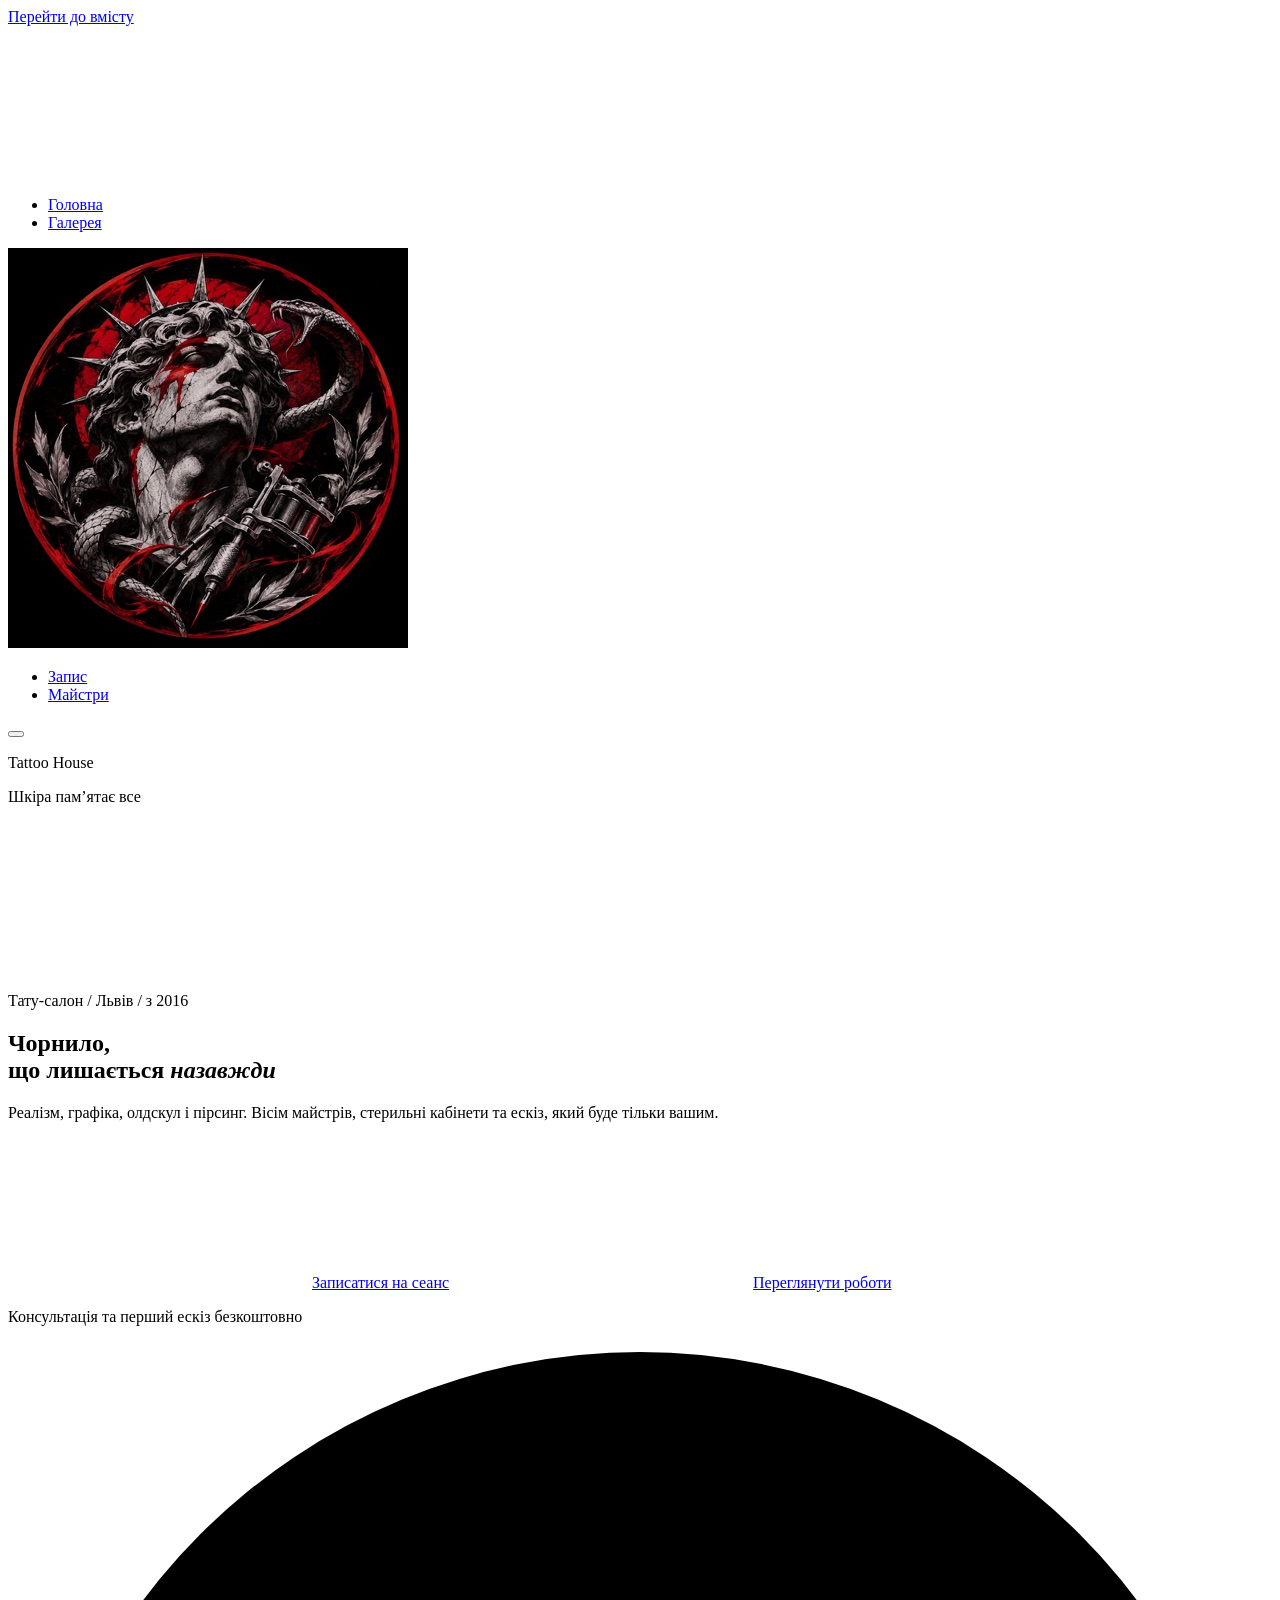
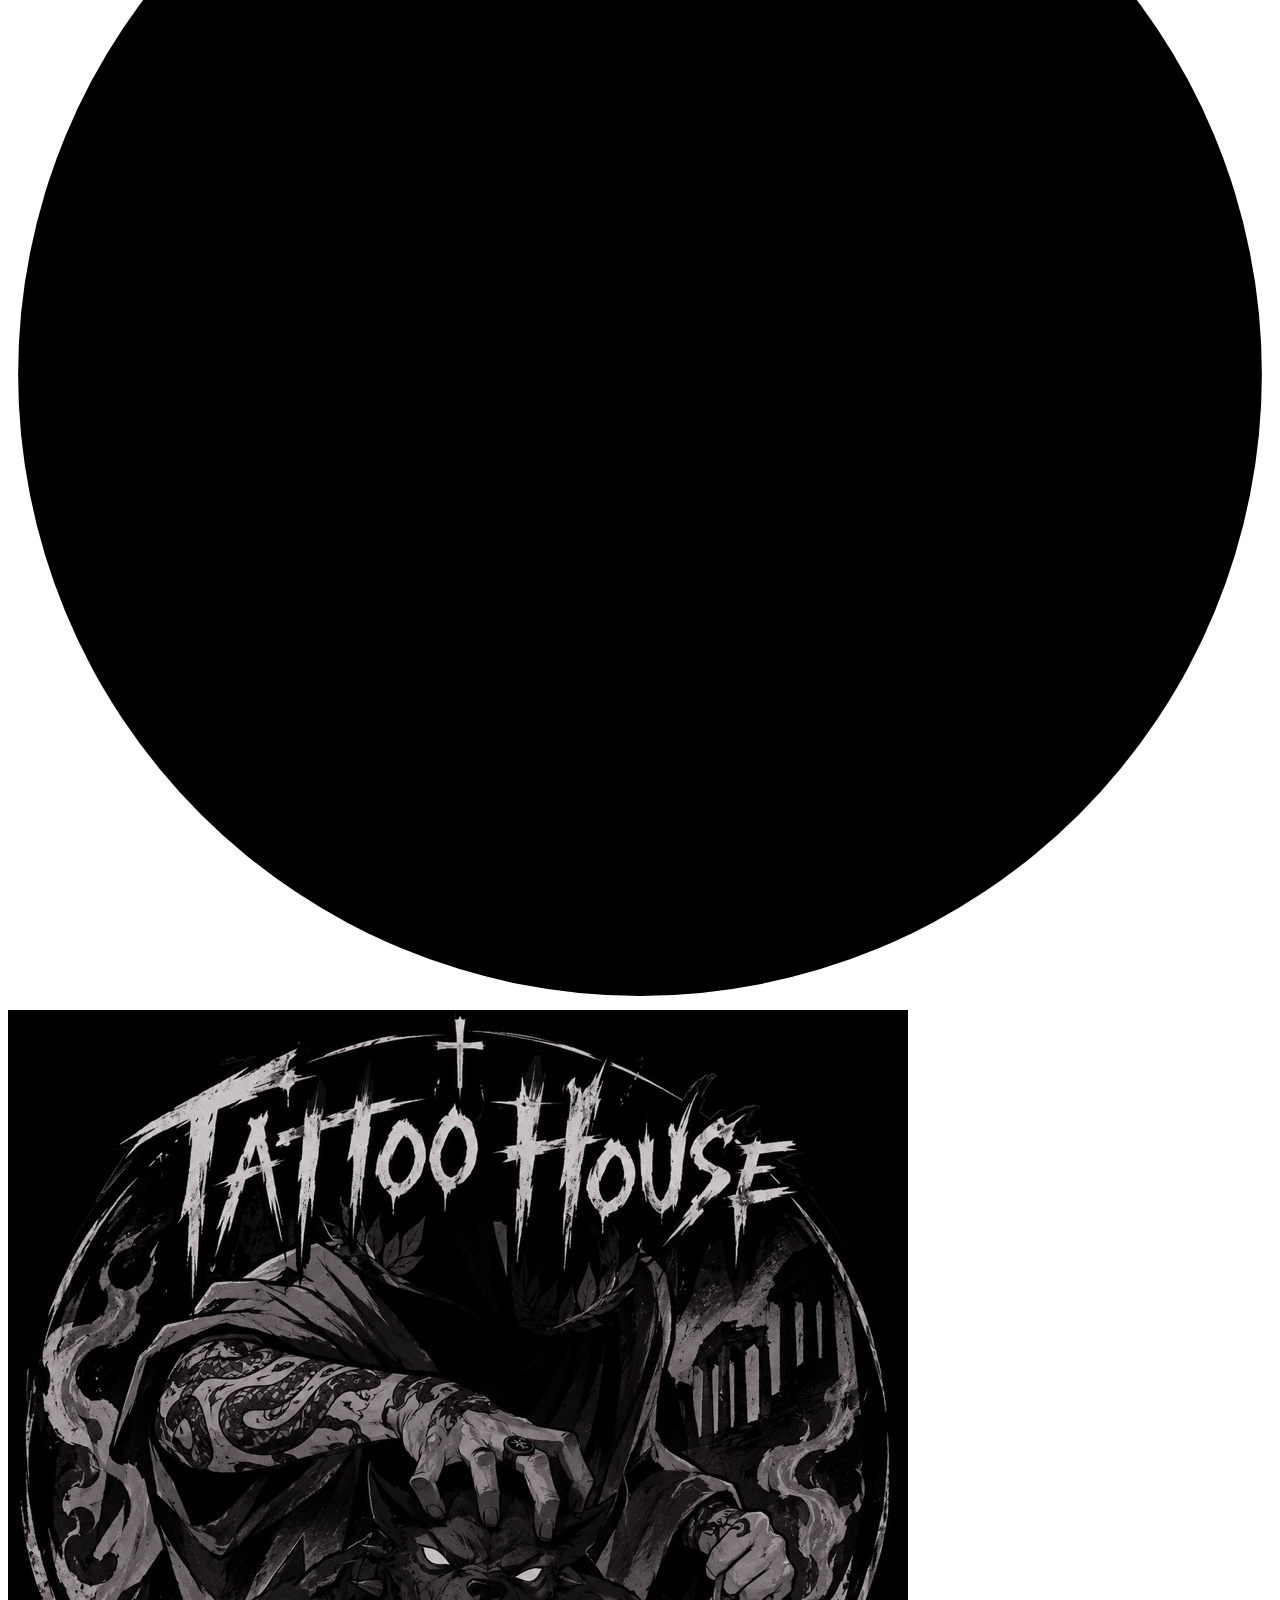
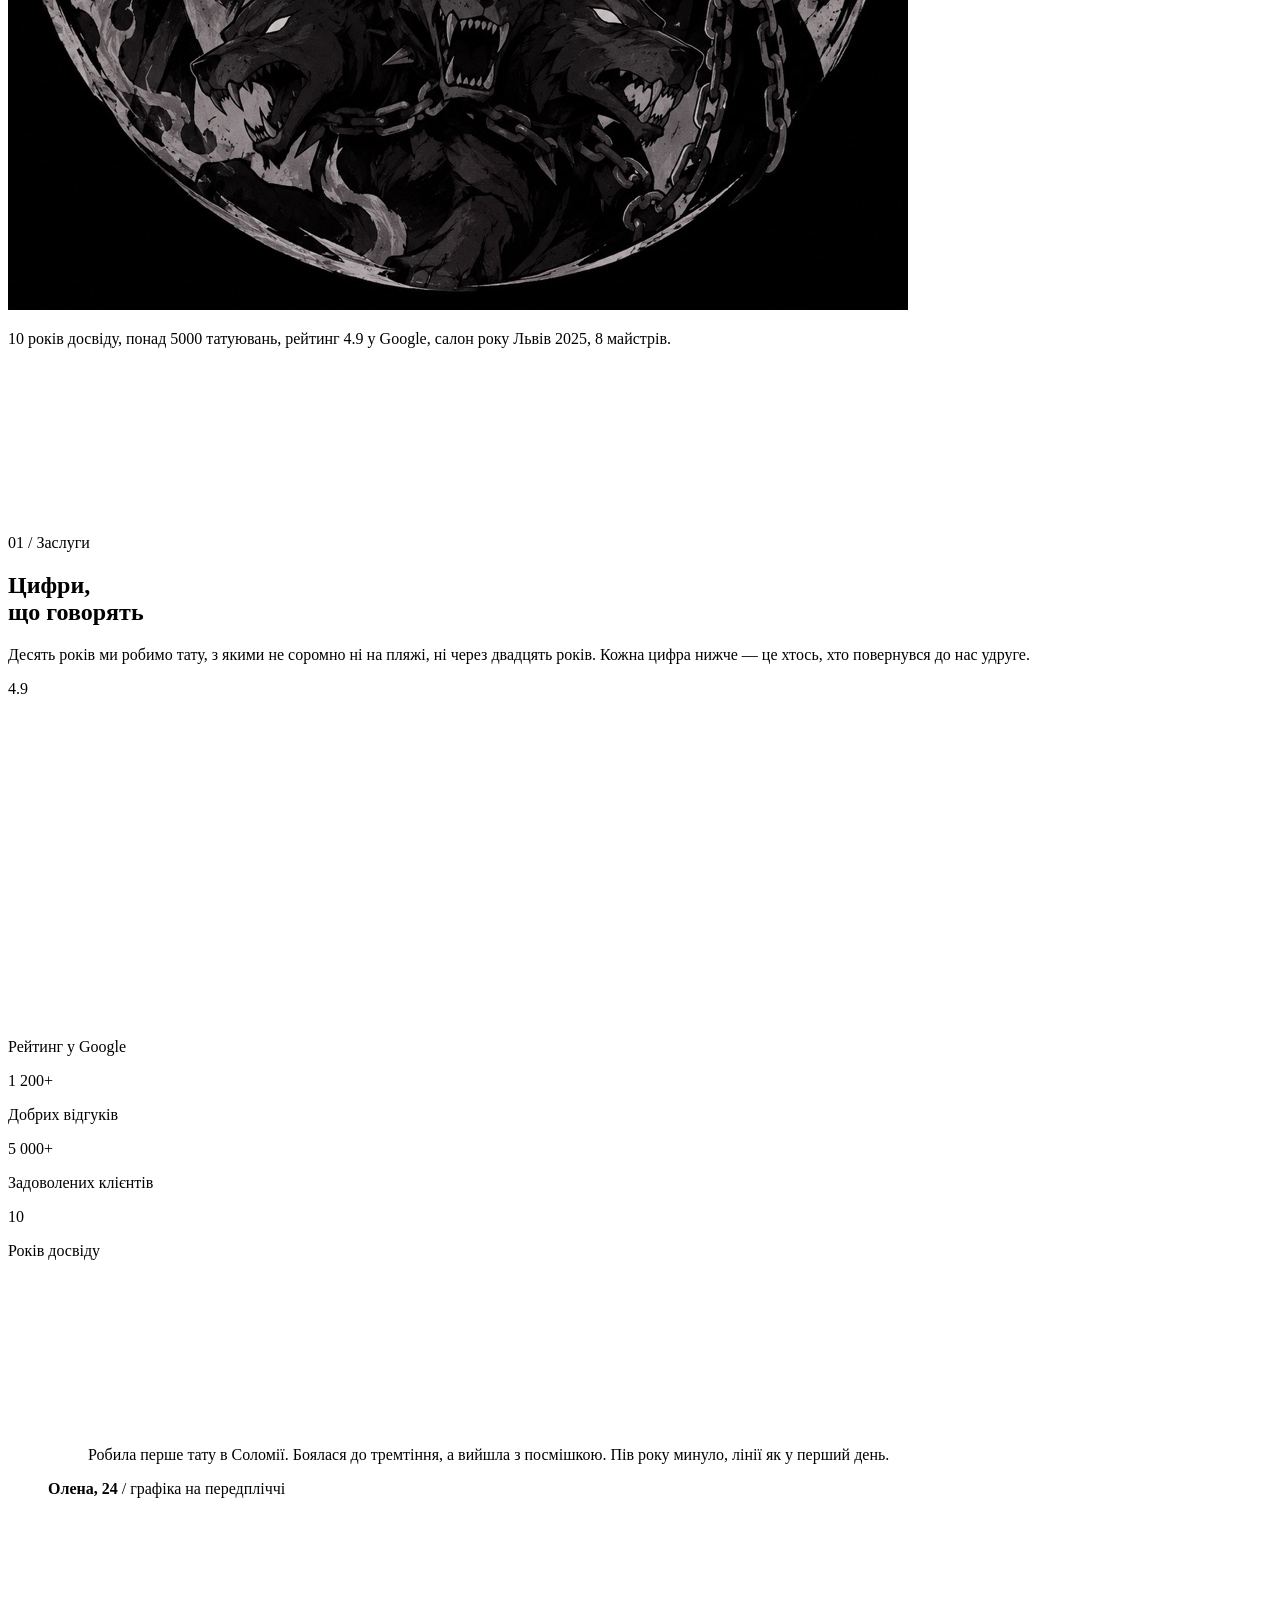
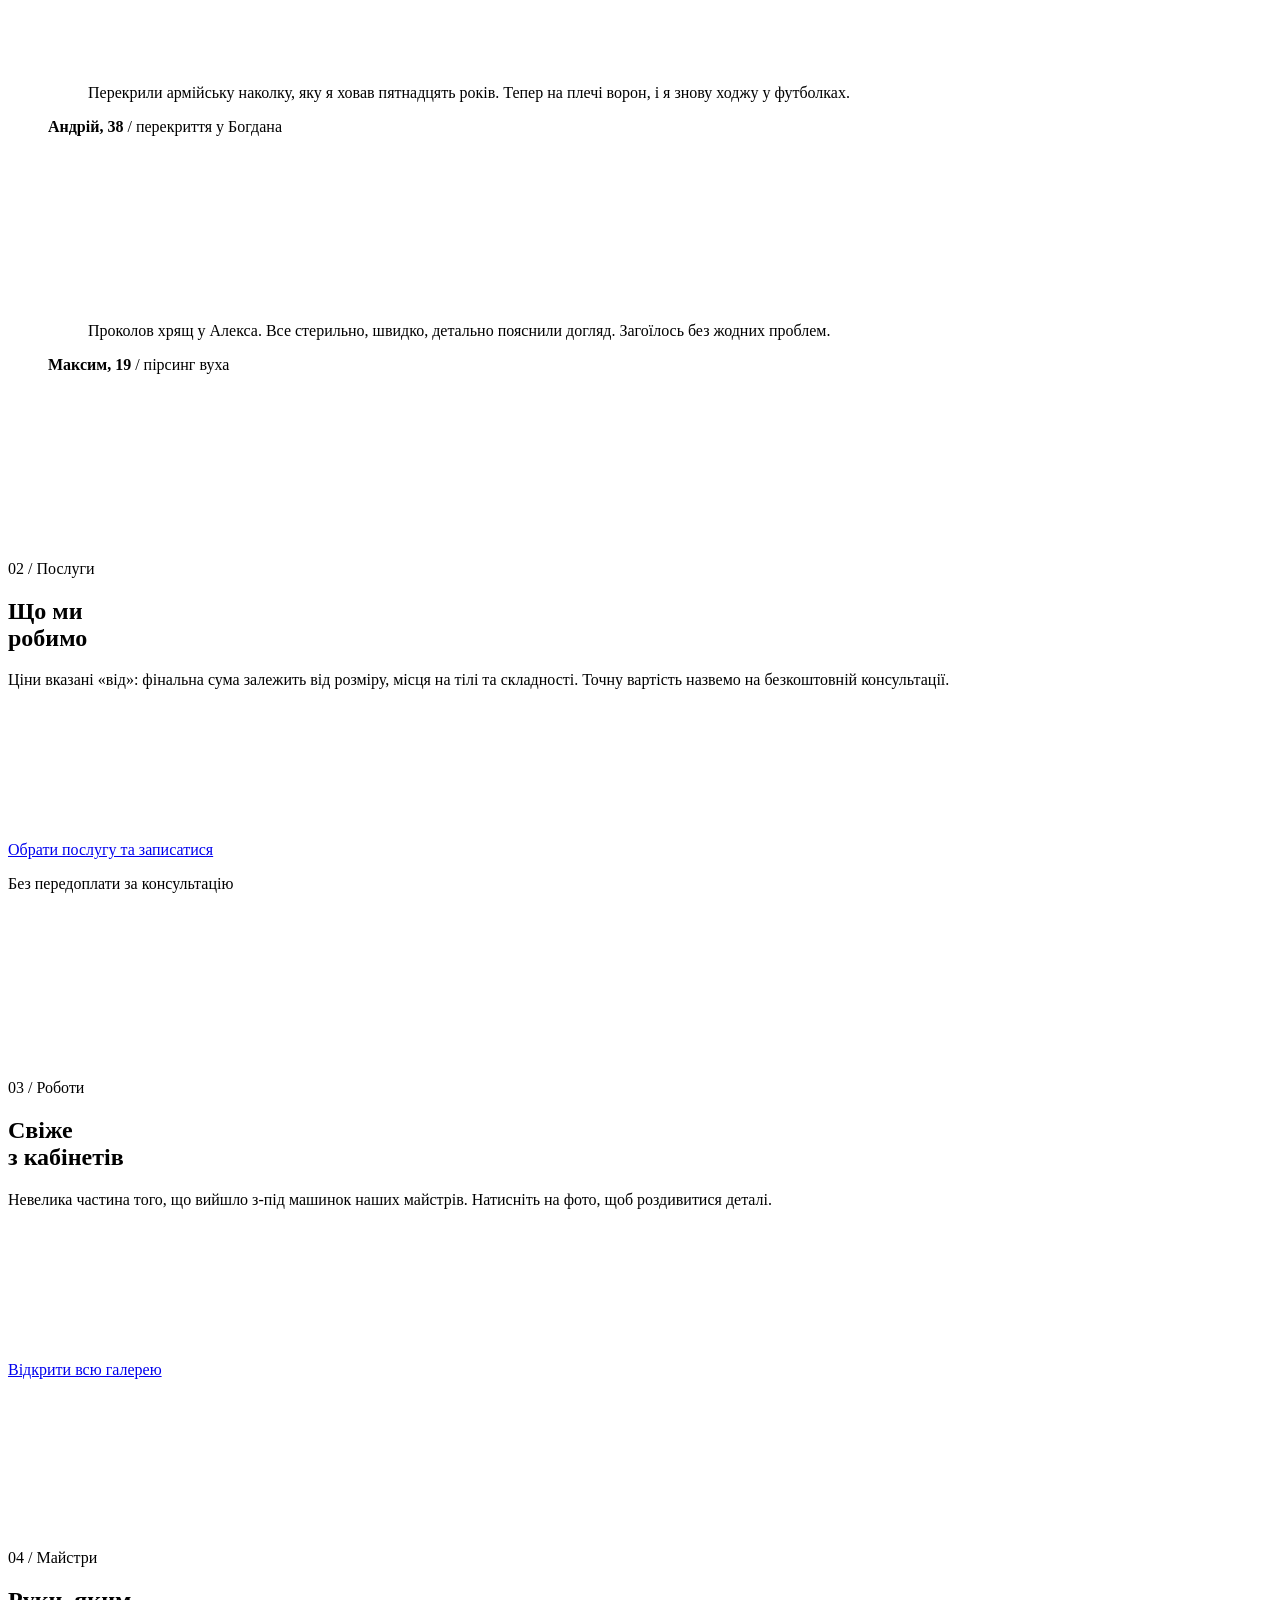
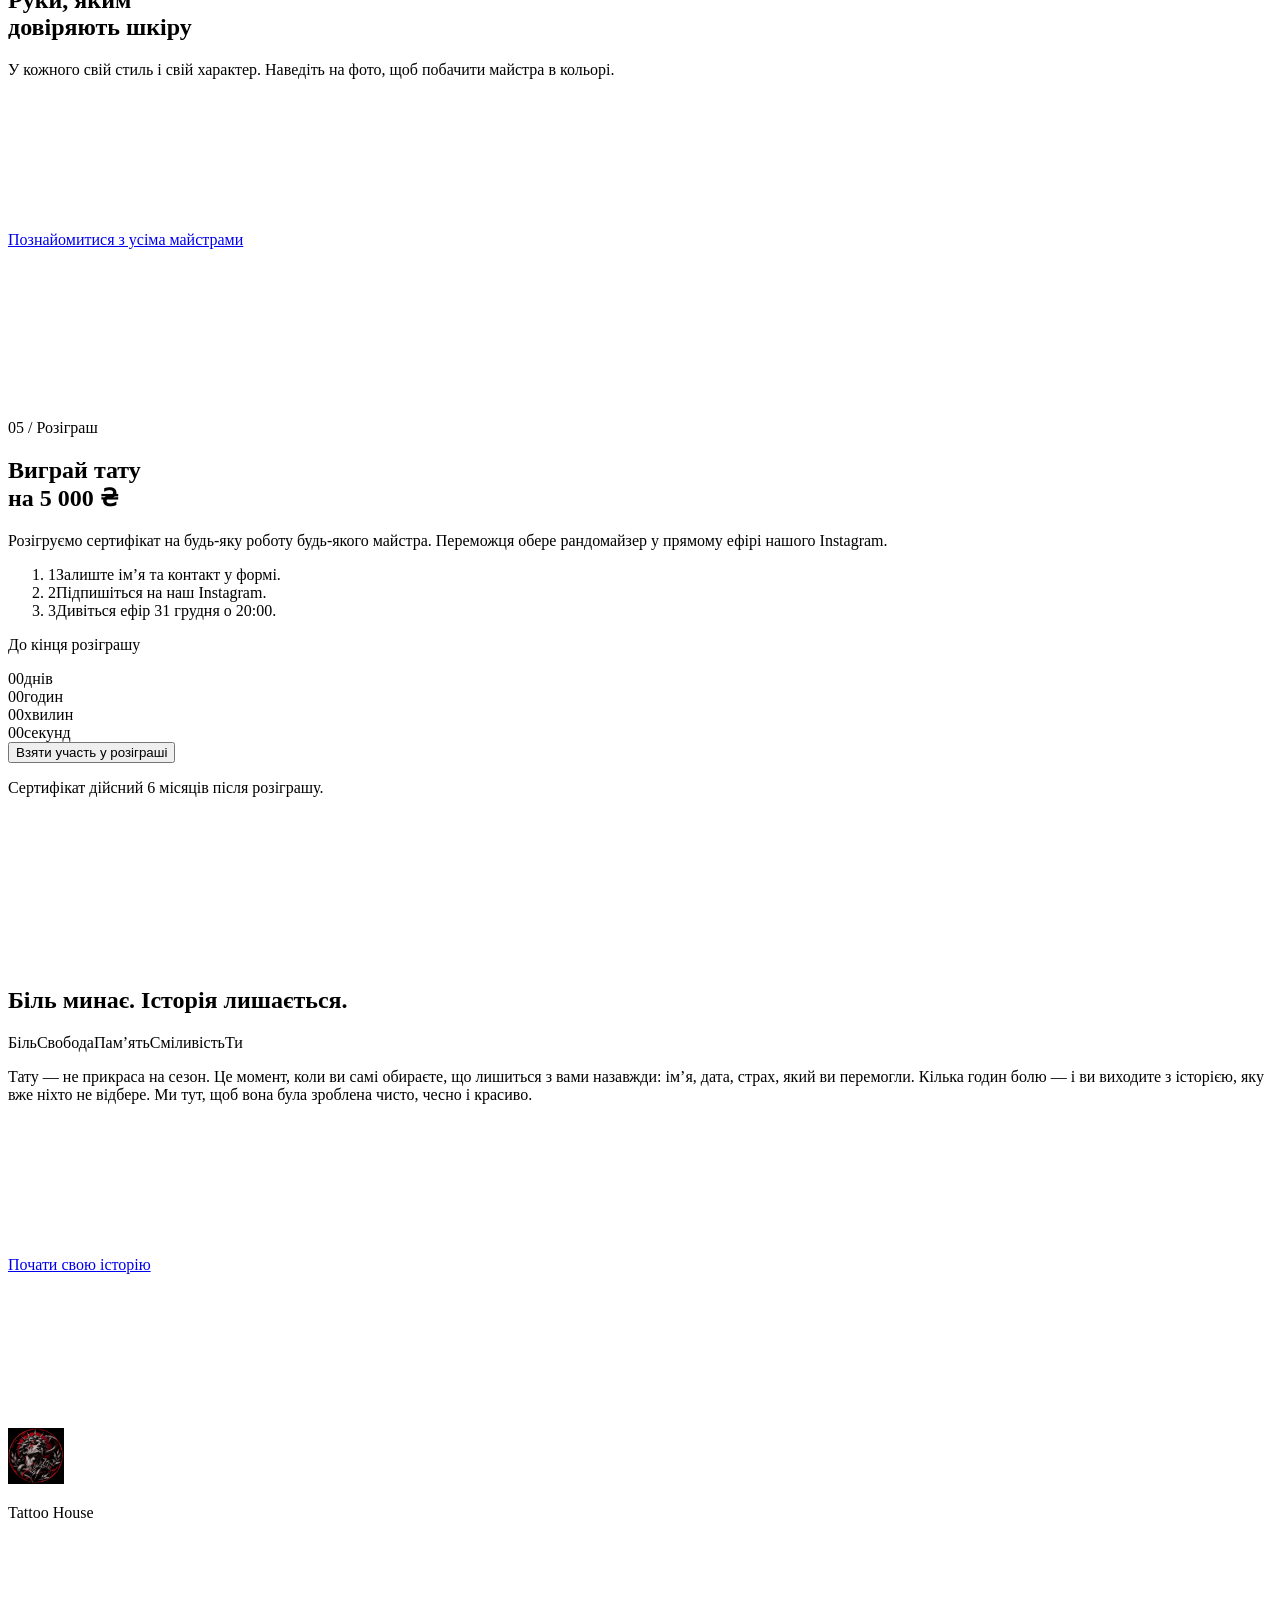
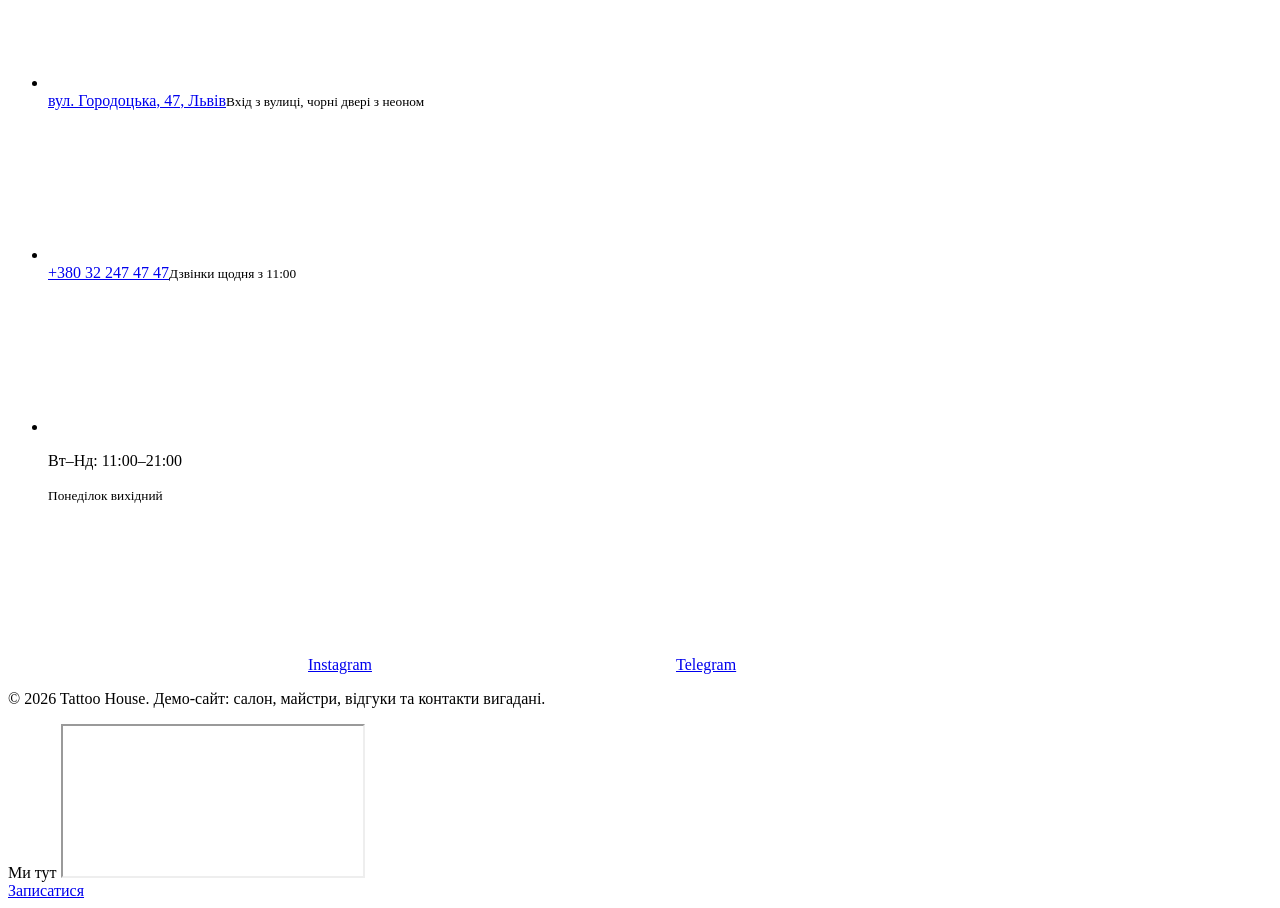
==== index.html @ 04072bc3 "feat: home page with hero orbit, stats, services, works, masters, giveaway Co-Authored-By: Claude Op" ====
<!doctype html>
<html lang="uk">
<head>
  <meta charset="utf-8">
  <meta name="viewport" content="width=device-width, initial-scale=1">
  <title>Tattoo House: тату-салон у Львові. Реалізм, графіка, пірсинг</title>
  <meta name="description" content="Tattoo House: тату-салон у Львові на вул. Городоцькій. 8 майстрів, реалізм, графіка, олдскул, перекриття та пірсинг. Онлайн-запис на сеанс.">
  <meta name="theme-color" content="#0a0a0a">
  <link rel="icon" type="image/png" href="favicon.png">
  <meta property="og:type" content="website">
  <meta property="og:locale" content="uk_UA">
  <meta property="og:site_name" content="Tattoo House">
  <meta property="og:title" content="Tattoo House: тату-салон у Львові">
  <meta property="og:description" content="8 майстрів, реалізм, графіка, перекриття та пірсинг. Запишіться онлайн за хвилину.">
  <meta property="og:image" content="https://stailer42.github.io/tattoo-house/assets/img/og.jpg">
  <meta property="og:url" content="https://stailer42.github.io/tattoo-house/">
  <meta name="twitter:card" content="summary">
  <link rel="preconnect" href="https://fonts.googleapis.com">
  <link rel="preconnect" href="https://fonts.gstatic.com" crossorigin>
  <link rel="stylesheet" href="https://fonts.googleapis.com/css2?family=Oswald:wght@400;600&family=Rubik+Dirt&display=swap">
  <link rel="stylesheet" href="style.css">
  <script>document.documentElement.classList.add('js');</script>
  <script src="script.js" defer></script>
  <script type="application/ld+json">
  { "@context": "https://schema.org", "@type": "TattooParlor",
    "name": "Tattoo House", "description": "Демо-сайт вигаданого тату-салону",
    "telephone": "+380322474747", "image": "https://stailer42.github.io/tattoo-house/assets/img/og.jpg",
    "address": { "@type": "PostalAddress", "streetAddress": "вул. Городоцька, 47", "addressLocality": "Львів", "addressCountry": "UA" },
    "openingHours": "Tu-Su 11:00-21:00", "priceRange": "600-6000 UAH",
    "sameAs": ["https://instagram.com/tattoohouse.lviv"] }
  </script>
</head>
<body class="page-home">
  <a class="skip" href="#main">Перейти до вмісту</a>

  <header class="site-header">
    <nav class="site-header__bar" aria-label="Головне меню">
      <a class="header-icon" href="tel:+380322474747" aria-label="Зателефонувати в салон"><svg aria-hidden="true"><use href="#i-phone"></use></svg></a>
      <ul class="nav-list nav-list--left">
        <li><a href="index.html" aria-current="page">Головна</a></li>
        <li><a href="gallery.html">Галерея</a></li>
      </ul>
      <a class="brand" href="index.html" aria-label="Tattoo House, на головну">
        <span class="brand__sticker"><img src="assets/img/logo.jpg" alt="" width="400" height="400"></span>
      </a>
      <ul class="nav-list nav-list--right">
        <li><a href="booking.html">Запис</a></li>
        <li><a href="masters.html">Майстри</a></li>
      </ul>
      <button class="burger" type="button" aria-expanded="false" aria-controls="mobile-menu" aria-label="Відкрити меню"><span></span><span></span><span></span></button>
    </nav>
    <div class="brand-title">
      <p class="brand-title__name">Tattoo House</p>
      <p class="brand-title__slogan">Шкіра пам’ятає все</p>
    </div>
  </header>

  <div class="mobile-menu" id="mobile-menu" hidden>
    <svg class="art art--xl art--br art--red art--rot" aria-hidden="true"><use href="#i-skull"></use></svg>
    <ul class="mobile-menu__list">
      <li><a href="index.html" aria-current="page"><span>01</span>Головна</a></li>
      <li><a href="gallery.html"><span>02</span>Галерея</a></li>
      <li><a href="booking.html"><span>03</span>Запис</a></li>
      <li><a href="masters.html"><span>04</span>Майстри</a></li>
    </ul>
    <a class="btn" href="booking.html"><span class="btn__fill"></span><span class="btn__label">Записатися на&nbsp;сеанс</span></a>
  </div>

  <main id="main">
    <!-- HERO -->
    <section class="hero" aria-labelledby="hero-title">
      <div class="hero__bg" aria-hidden="true"></div>
      <svg class="art art--md art--bl art--red art--rot-neg" aria-hidden="true"><use href="#i-bolt"></use></svg>
      <div class="container hero__inner">
        <div class="hero__text">
          <p class="label rise d1">Тату-салон / Львів / з&nbsp;2016</p>
          <h1 id="hero-title" class="rise d3">Чорнило,<br>що&nbsp;лишається <em>назавжди</em></h1>
          <p class="lead rise d4">Реалізм, графіка, олдскул і&nbsp;пірсинг. Вісім майстрів, стерильні кабінети та&nbsp;ескіз, який буде тільки вашим.</p>
          <div class="rise d5">
            <div class="btn-row">
              <svg class="btn-row__art btn-row__art--l" aria-hidden="true"><use href="#i-dagger"></use></svg>
              <a class="btn btn--pulse" href="booking.html"><span class="btn__fill"></span><span class="btn__label">Записатися на&nbsp;сеанс</span><svg aria-hidden="true"><use href="#i-arrow"></use></svg></a>
              <a class="btn btn--ghost" href="gallery.html"><span class="btn__fill"></span><span class="btn__label">Переглянути роботи</span></a>
            </div>
            <p class="reassure">Консультація та&nbsp;перший ескіз безкоштовно</p>
          </div>
        </div>

        <div class="orbit rise d6">
          <svg class="orbit__ring" viewBox="0 0 500 500" aria-hidden="true">
            <defs><path id="ring-path" d="M250,250 m-212,0 a212,212 0 1,1 424,0 a212,212 0 1,1 -424,0"/></defs>
            <circle class="ring-line" cx="250" cy="250" r="246"/>
            <circle class="ring-dash" cx="250" cy="250" r="186"/>
            <text><textPath href="#ring-path" textLength="1326" lengthAdjust="spacing">10 РОКІВ ДОСВІДУ / 5000+ ТАТУЮВАНЬ / 4.9 У GOOGLE / САЛОН РОКУ ЛЬВІВ 2025 / 8 МАЙСТРІВ /</textPath></text>
          </svg>
          <div class="orbit__img">
            <img src="assets/img/tattoo-circle.jpg" alt="Фірмова ілюстрація Tattoo House: постать у каптурі тримає цербера на ланцюгу" width="900" height="900" fetchpriority="high">
          </div>
          <p class="sr-only">10 років досвіду, понад 5000 татуювань, рейтинг 4.9 у Google, салон року Львів 2025, 8 майстрів.</p>
        </div>
      </div>
    </section>

    <!-- 01 MERITS -->
    <section class="section" id="merits" aria-labelledby="merits-title">
      <svg class="art art--lg art--tr art--rot" aria-hidden="true"><use href="#i-horns"></use></svg>
      <svg class="art art--sm art--ml art--red art--delay" aria-hidden="true"><use href="#i-star"></use></svg>
      <div class="container">
        <div class="section-head section-head--split">
          <div data-reveal="left">
            <p class="label">01 / Заслуги</p>
            <h2 id="merits-title">Цифри,<br>що&nbsp;говорять</h2>
          </div>
          <p class="text" data-reveal="right">Десять років ми&nbsp;робимо тату, з&nbsp;якими не&nbsp;соромно ні&nbsp;на&nbsp;пляжі, ні&nbsp;через двадцять років. Кожна цифра нижче&nbsp;— це&nbsp;хтось, хто повернувся до&nbsp;нас удруге.</p>
        </div>

        <div class="stats" data-stagger>
          <div class="stat" data-reveal="up" data-count="4.9" data-decimals="1">
            <p class="stat__num"><span class="js-count">4.9</span></p>
            <div class="stars" aria-hidden="true"><svg><use href="#i-star5"></use></svg><svg><use href="#i-star5"></use></svg><svg><use href="#i-star5"></use></svg><svg><use href="#i-star5"></use></svg><svg><use href="#i-star5"></use></svg></div>
            <p class="stat__label">Рейтинг у&nbsp;Google</p>
          </div>
          <div class="stat" data-reveal="up" data-count="1200">
            <p class="stat__num"><span class="js-count">1&nbsp;200</span><span class="accent">+</span></p>
            <p class="stat__label">Добрих відгуків</p>
          </div>
          <div class="stat" data-reveal="up" data-count="5000">
            <p class="stat__num"><span class="js-count">5&nbsp;000</span><span class="accent">+</span></p>
            <p class="stat__label">Задоволених клієнтів</p>
          </div>
          <div class="stat" data-reveal="up" data-count="10">
            <p class="stat__num"><span class="js-count">10</span></p>
            <p class="stat__label">Років досвіду</p>
          </div>
        </div>

        <div class="reviews" data-stagger>
          <figure class="review" data-reveal="up">
            <svg class="review__mark" aria-hidden="true"><use href="#i-quote"></use></svg>
            <blockquote><p>Робила перше тату в&nbsp;Соломії. Боялася до&nbsp;тремтіння, а&nbsp;вийшла з&nbsp;посмішкою. Пів року минуло, лінії як&nbsp;у&nbsp;перший день.</p></blockquote>
            <figcaption><strong>Олена, 24</strong> / графіка на&nbsp;передпліччі</figcaption>
          </figure>
          <figure class="review" data-reveal="up">
            <svg class="review__mark" aria-hidden="true"><use href="#i-quote"></use></svg>
            <blockquote><p>Перекрили армійську наколку, яку я&nbsp;ховав пятнадцять років. Тепер на&nbsp;плечі ворон, і&nbsp;я&nbsp;знову ходжу у&nbsp;футболках.</p></blockquote>
            <figcaption><strong>Андрій, 38</strong> / перекриття у&nbsp;Богдана</figcaption>
          </figure>
          <figure class="review" data-reveal="up">
            <svg class="review__mark" aria-hidden="true"><use href="#i-quote"></use></svg>
            <blockquote><p>Проколов хрящ у&nbsp;Алекса. Все стерильно, швидко, детально пояснили догляд. Загоїлось без&nbsp;жодних проблем.</p></blockquote>
            <figcaption><strong>Максим, 19</strong> / пірсинг вуха</figcaption>
          </figure>
        </div>
      </div>
    </section>

    <div class="wire" aria-hidden="true"></div>

    <!-- 02 SERVICES -->
    <section class="section section--alt" id="services" aria-labelledby="services-title">
      <svg class="art art--xl art--br art--slow" aria-hidden="true"><use href="#i-skull"></use></svg>
      <svg class="art art--md art--tl art--red art--rot-neg" aria-hidden="true"><use href="#i-flame"></use></svg>
      <div class="container">
        <div class="section-head section-head--split">
          <div data-reveal="left">
            <p class="label">02 / Послуги</p>
            <h2 id="services-title">Що ми<br>робимо</h2>
          </div>
          <p class="text" data-reveal="right">Ціни вказані «від»: фінальна сума залежить від&nbsp;розміру, місця на&nbsp;тілі та&nbsp;складності. Точну вартість назвемо на&nbsp;безкоштовній консультації.</p>
        </div>
        <div class="services" id="services-mount" data-stagger></div>
        <div class="section-foot" data-reveal="up">
          <a class="btn" href="booking.html"><span class="btn__fill"></span><span class="btn__label">Обрати послугу та&nbsp;записатися</span><svg aria-hidden="true"><use href="#i-arrow"></use></svg></a>
          <p class="reassure">Без передоплати за&nbsp;консультацію</p>
        </div>
      </div>
    </section>

    <!-- 03 WORKS -->
    <section class="section" id="works" aria-labelledby="works-title">
      <svg class="art art--lg art--tr art--red art--rot" aria-hidden="true"><use href="#i-dagger"></use></svg>
      <div class="container">
        <div class="section-head section-head--split">
          <div data-reveal="left">
            <p class="label">03 / Роботи</p>
            <h2 id="works-title">Свіже<br>з&nbsp;кабінетів</h2>
          </div>
          <p class="text" data-reveal="right">Невелика частина того, що&nbsp;вийшло з-під машинок наших майстрів. Натисніть на&nbsp;фото, щоб&nbsp;роздивитися деталі.</p>
        </div>
        <div class="works" id="works-mount" data-limit="8" data-stagger></div>
        <div class="section-foot" data-reveal="up">
          <a class="btn btn--ghost" href="gallery.html"><span class="btn__fill"></span><span class="btn__label">Відкрити всю галерею</span><svg aria-hidden="true"><use href="#i-arrow"></use></svg></a>
        </div>
      </div>
    </section>

    <!-- 04 MASTERS -->
    <section class="section section--alt" id="masters" aria-labelledby="masters-title">
      <svg class="art art--lg art--bl art--rot-neg" aria-hidden="true"><use href="#i-horns"></use></svg>
      <svg class="art art--sm art--tr art--red art--delay" aria-hidden="true"><use href="#i-star"></use></svg>
      <div class="container">
        <div class="section-head section-head--split">
          <div data-reveal="left">
            <p class="label">04 / Майстри</p>
            <h2 id="masters-title">Руки, яким<br>довіряють шкіру</h2>
          </div>
          <p class="text" data-reveal="right">У&nbsp;кожного свій стиль і&nbsp;свій характер. Наведіть на&nbsp;фото, щоб побачити майстра в&nbsp;кольорі.</p>
        </div>
        <div class="masters" id="masters-mount" data-limit="4" data-stagger></div>
        <div class="section-foot" data-reveal="up">
          <a class="btn btn--ghost" href="masters.html"><span class="btn__fill"></span><span class="btn__label">Познайомитися з&nbsp;усіма майстрами</span><svg aria-hidden="true"><use href="#i-arrow"></use></svg></a>
        </div>
      </div>
    </section>

    <!-- 05 GIVEAWAY -->
    <section class="section giveaway" id="giveaway" aria-labelledby="giveaway-title">
      <div class="giveaway__bg" aria-hidden="true"></div>
      <svg class="art art--lg art--tr art--rot" aria-hidden="true"><use href="#i-bolt"></use></svg>
      <svg class="art art--md art--bl art--delay" aria-hidden="true"><use href="#i-star"></use></svg>
      <div class="container">
        <div data-reveal="left">
          <p class="label">05 / Розіграш</p>
          <h2 id="giveaway-title">Виграй тату<br>на&nbsp;5&nbsp;000&nbsp;₴</h2>
          <p class="giveaway__text">Розігруємо сертифікат на&nbsp;будь-яку роботу будь-якого майстра. Переможця обере рандомайзер у&nbsp;прямому ефірі нашого Instagram.</p>
          <ol class="giveaway__rules">
            <li><span>1</span>Залиште ім’я та&nbsp;контакт у&nbsp;формі.</li>
            <li><span>2</span>Підпишіться на&nbsp;наш Instagram.</li>
            <li><span>3</span>Дивіться ефір 31&nbsp;грудня о&nbsp;20:00.</li>
          </ol>
        </div>
        <div class="giveaway__panel" data-reveal="right">
          <p class="label">До&nbsp;кінця розіграшу</p>
          <div class="timer" role="timer" aria-label="Час до кінця розіграшу">
            <div class="timer__cell"><span class="timer__num" data-t="d">00</span><span class="timer__unit">днів</span></div>
            <div class="timer__cell"><span class="timer__num" data-t="h">00</span><span class="timer__unit">годин</span></div>
            <div class="timer__cell"><span class="timer__num" data-t="m">00</span><span class="timer__unit">хвилин</span></div>
            <div class="timer__cell"><span class="timer__num" data-t="s">00</span><span class="timer__unit">секунд</span></div>
          </div>
          <button type="button" id="giveaway-btn" class="btn btn--pulse btn--block"><span class="btn__fill"></span><span class="btn__label">Взяти участь у&nbsp;розіграші</span></button>
          <p id="giveaway-status" class="giveaway__status" aria-live="polite">Сертифікат дійсний 6&nbsp;місяців після розіграшу.</p>
        </div>
      </div>
    </section>

    <!-- EMOTION -->
    <section class="emotion" aria-labelledby="emotion-title">
      <div class="emotion__bg" aria-hidden="true"></div>
      <svg class="art art--xl art--tr art--red art--slow" aria-hidden="true"><use href="#i-flame"></use></svg>
      <svg class="art art--md art--bl art--rot" aria-hidden="true"><use href="#i-dagger"></use></svg>
      <svg class="art art--sm art--mr art--delay" aria-hidden="true"><use href="#i-star"></use></svg>
      <div class="container">
        <h2 id="emotion-title" class="emotion__big" data-reveal="left">
          <span>Біль</span>
          <span class="outline">минає.</span>
          <span class="accent">Історія</span>
          <span>лишається.</span>
        </h2>
        <div class="emotion__words" data-reveal="up" aria-hidden="true">
          <span>Біль</span><span>Свобода</span><span>Пам’ять</span><span>Сміливість</span><span>Ти</span>
        </div>
        <p class="text" data-reveal="up">Тату&nbsp;— не&nbsp;прикраса на&nbsp;сезон. Це&nbsp;момент, коли ви&nbsp;самі обираєте, що лишиться з&nbsp;вами назавжди: ім’я, дата, страх, який ви&nbsp;перемогли. Кілька годин болю&nbsp;— і&nbsp;ви&nbsp;виходите з&nbsp;історією, яку вже ніхто не&nbsp;відбере. Ми&nbsp;тут, щоб&nbsp;вона була зроблена чисто, чесно і&nbsp;красиво.</p>
        <div class="section-foot" data-reveal="up">
          <a class="btn btn--pulse" href="booking.html"><span class="btn__fill"></span><span class="btn__label">Почати свою історію</span><svg aria-hidden="true"><use href="#i-arrow"></use></svg></a>
        </div>
      </div>
    </section>
  </main>

  <footer class="site-footer">
    <svg class="art art--lg art--tr art--red art--rot" aria-hidden="true"><use href="#i-horns"></use></svg>
    <div class="container site-footer__grid">
      <div>
        <div class="footer-brand"><img src="assets/img/logo.jpg" alt="" width="56" height="56" loading="lazy"><p>Tattoo House</p></div>
        <ul class="footer-list">
          <li><svg aria-hidden="true"><use href="#i-pin"></use></svg><div><a class="link" href="https://www.google.com/maps/search/?api=1&amp;query=Horodotska+St+47+Lviv" target="_blank" rel="noopener">вул. Городоцька, 47, Львів</a><small>Вхід з&nbsp;вулиці, чорні двері з&nbsp;неоном</small></div></li>
          <li><svg aria-hidden="true"><use href="#i-phone"></use></svg><div><a class="link" href="tel:+380322474747">+380&nbsp;32&nbsp;247&nbsp;47&nbsp;47</a><small>Дзвінки щодня з&nbsp;11:00</small></div></li>
          <li><svg aria-hidden="true"><use href="#i-clock"></use></svg><div><p>Вт–Нд: 11:00–21:00</p><small>Понеділок вихідний</small></div></li>
        </ul>
        <div class="socials">
          <a href="https://instagram.com/tattoohouse.lviv" target="_blank" rel="noopener"><svg aria-hidden="true"><use href="#i-instagram"></use></svg>Instagram</a>
          <a href="https://t.me/tattoohouse_lviv" target="_blank" rel="noopener"><svg aria-hidden="true"><use href="#i-telegram"></use></svg>Telegram</a>
        </div>
        <p class="copyright">© 2026 Tattoo House. Демо-сайт: салон, майстри, відгуки та&nbsp;контакти вигадані.</p>
      </div>
      <div class="map-frame">
        <span class="map-pin">Ми тут</span>
        <iframe title="Карта: Tattoo House, вул. Городоцька, 47, Львів" src="https://maps.google.com/maps?q=Horodotska%20St%2047%2C%20Lviv%2C%20Ukraine&amp;z=16&amp;output=embed" loading="lazy" referrerpolicy="no-referrer-when-downgrade"></iframe>
      </div>
    </div>
  </footer>

  <a class="btn btn--pulse float-cta" href="booking.html"><span class="btn__fill"></span><span class="btn__label">Записатися</span></a>
</body>
</html>
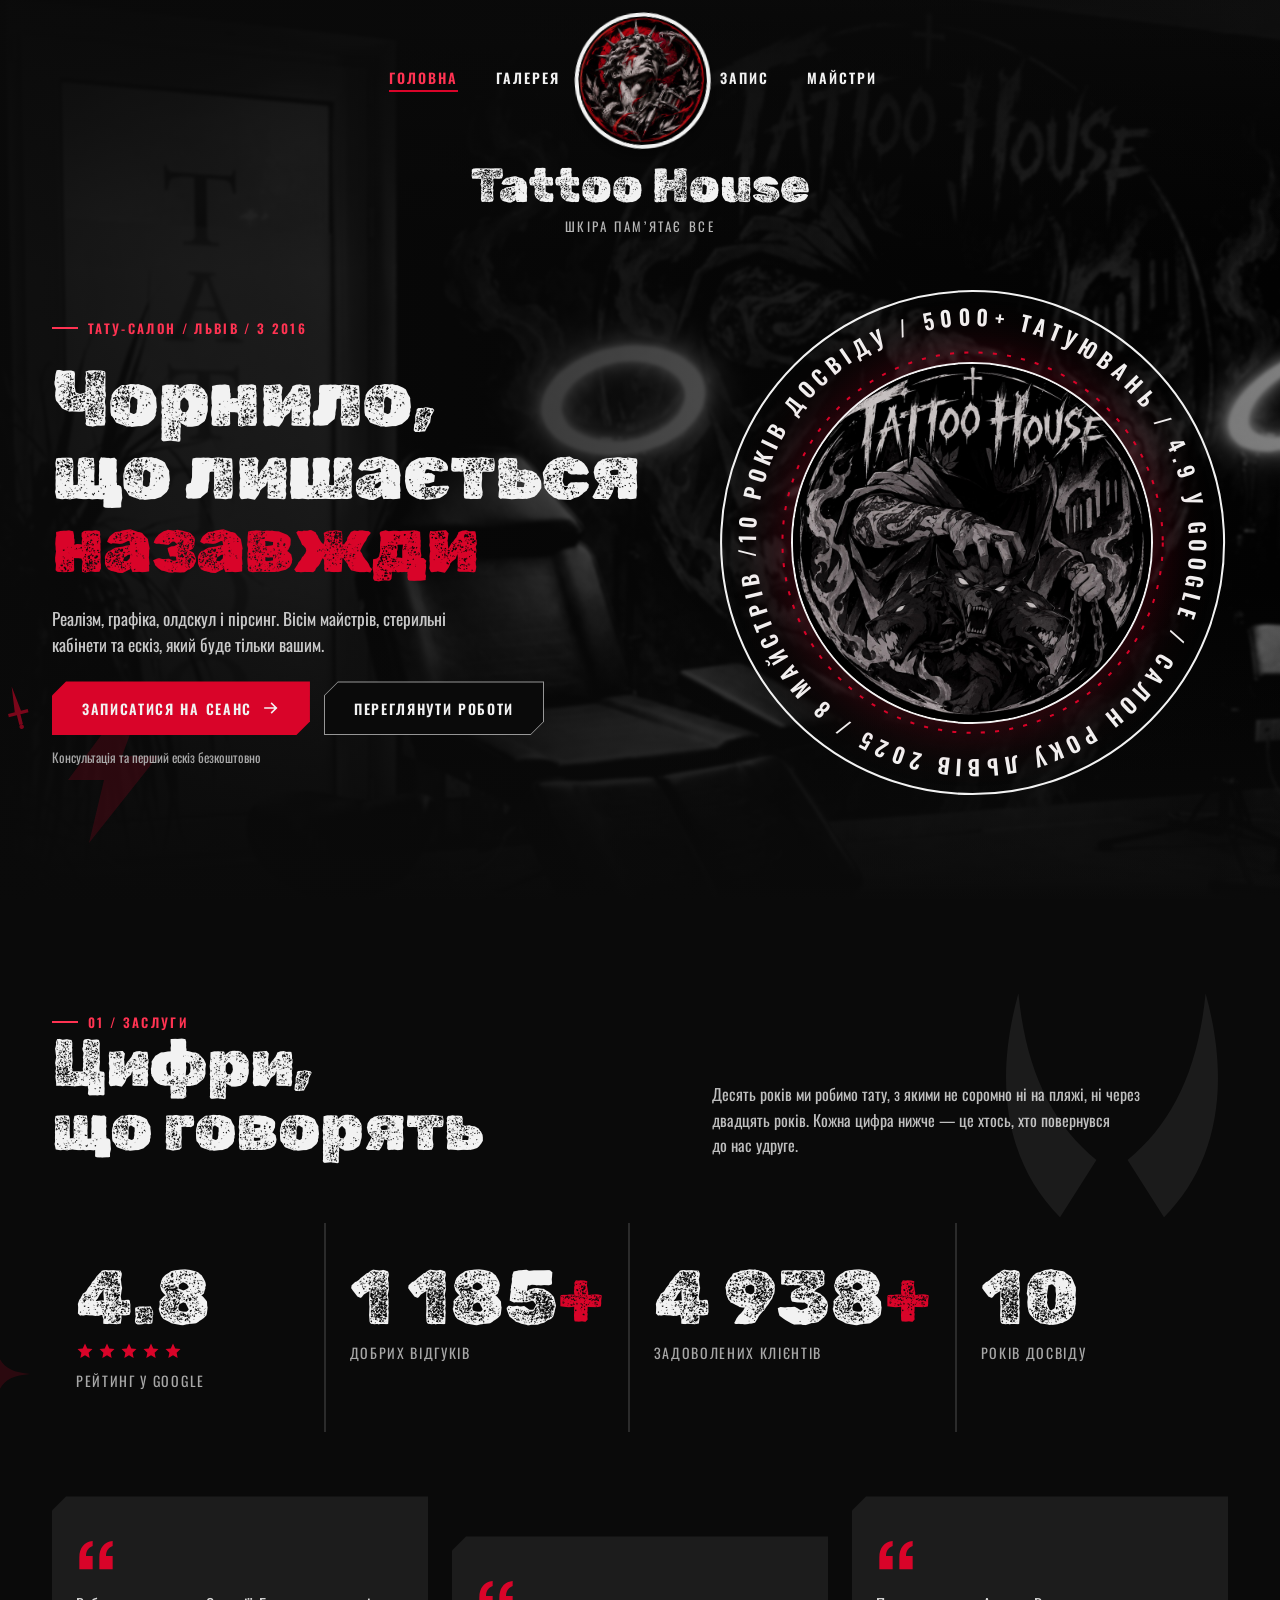
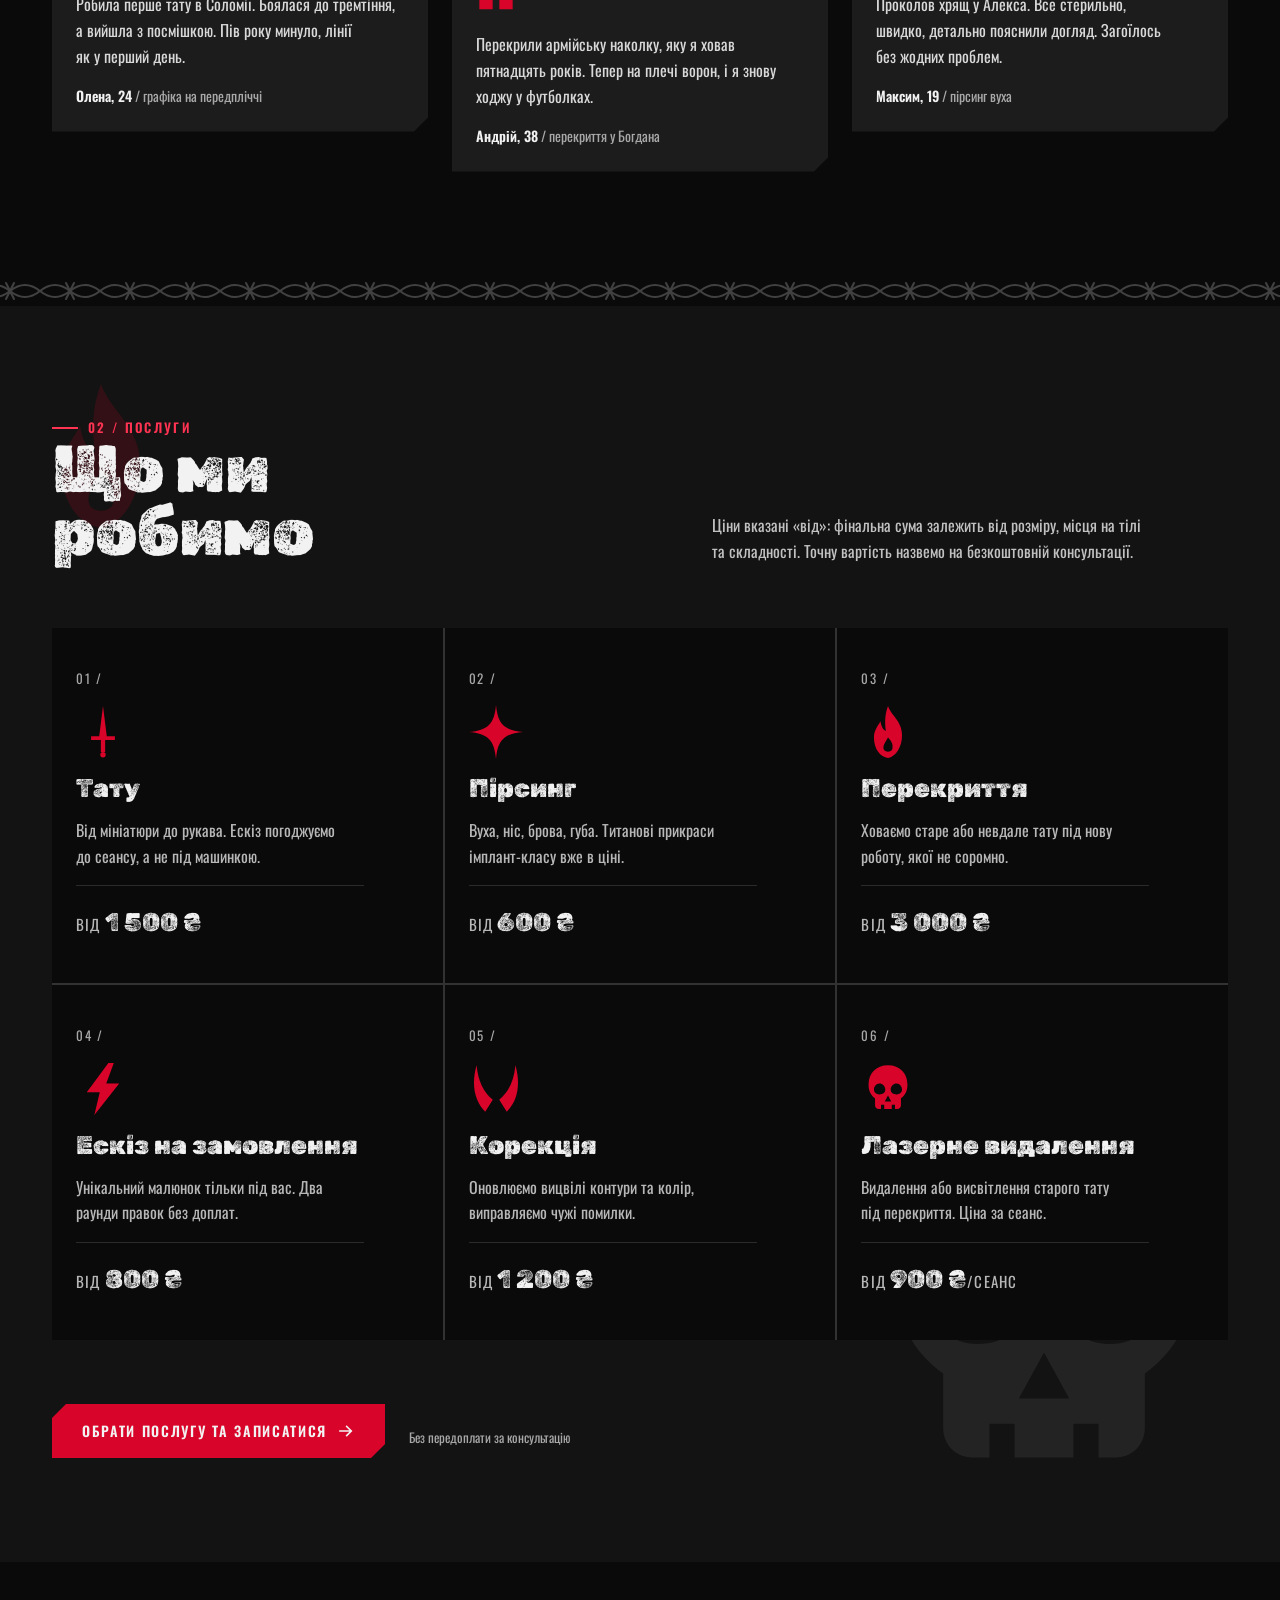
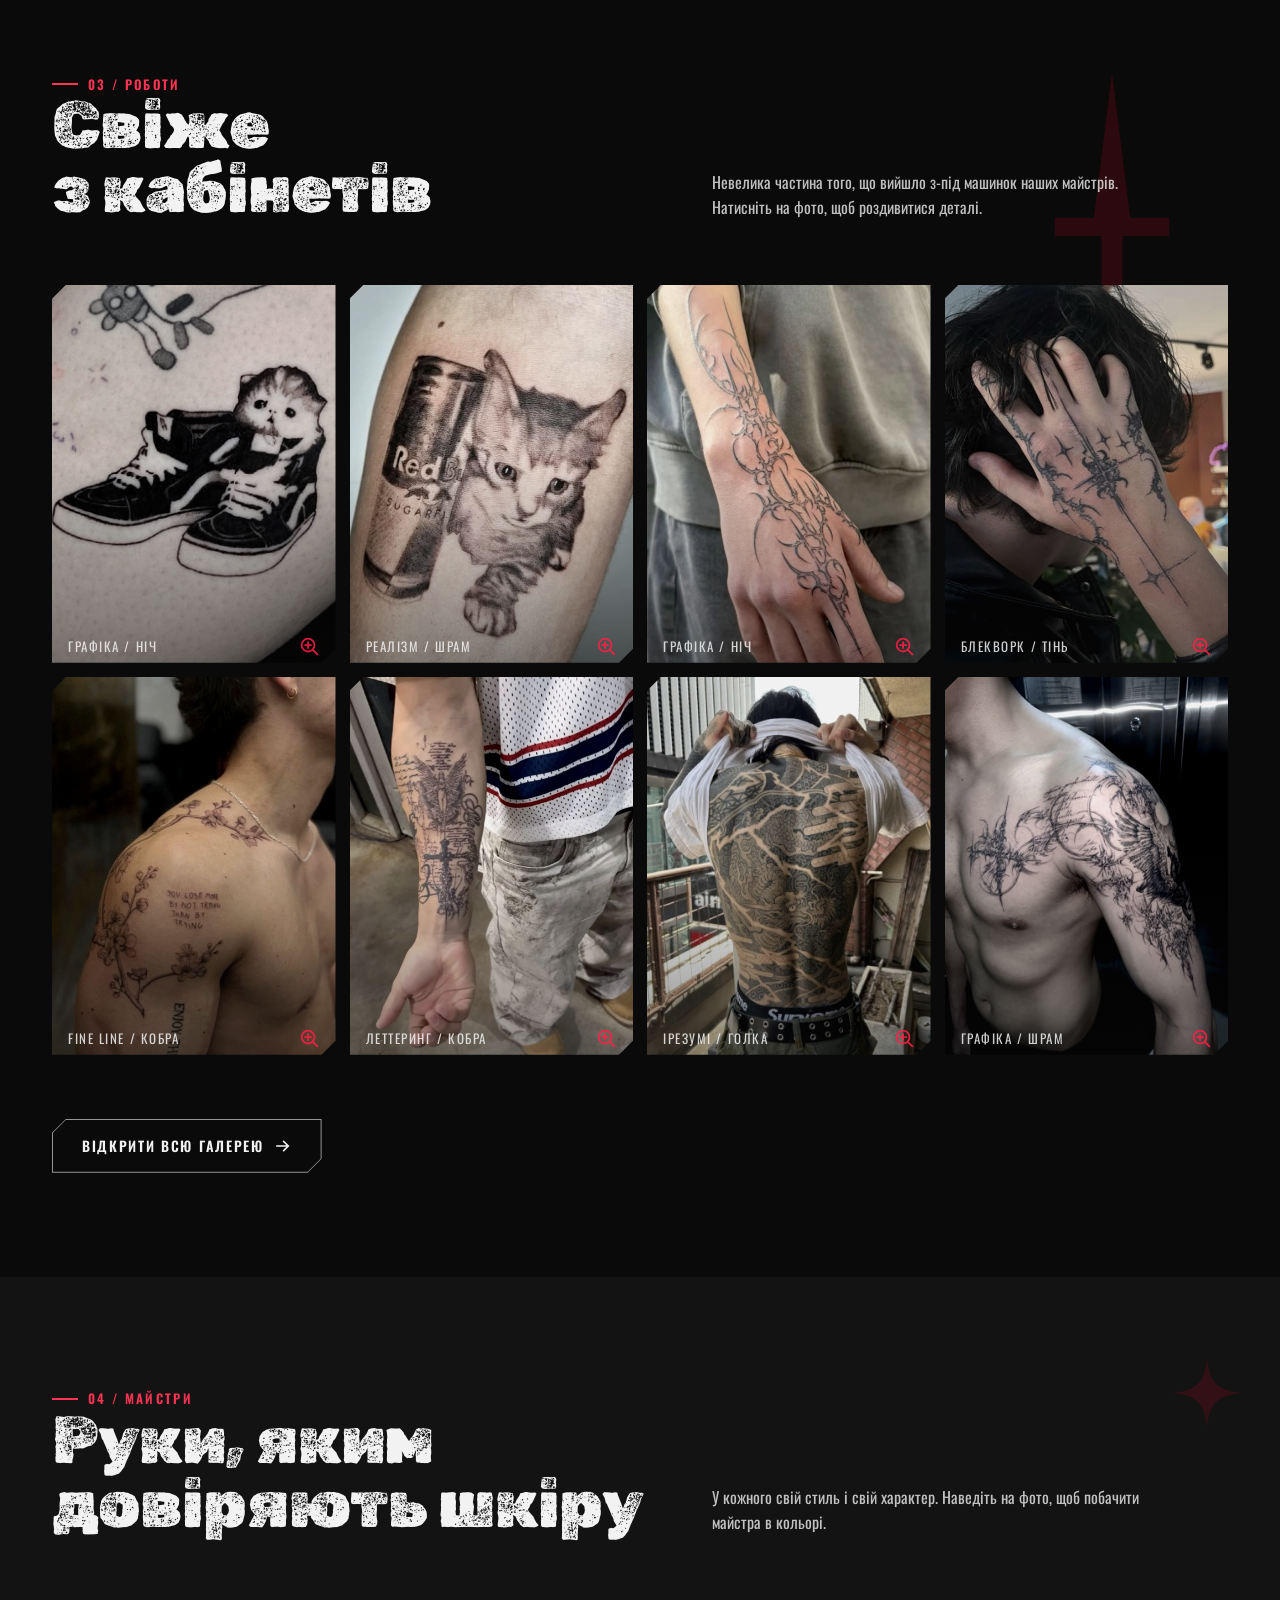
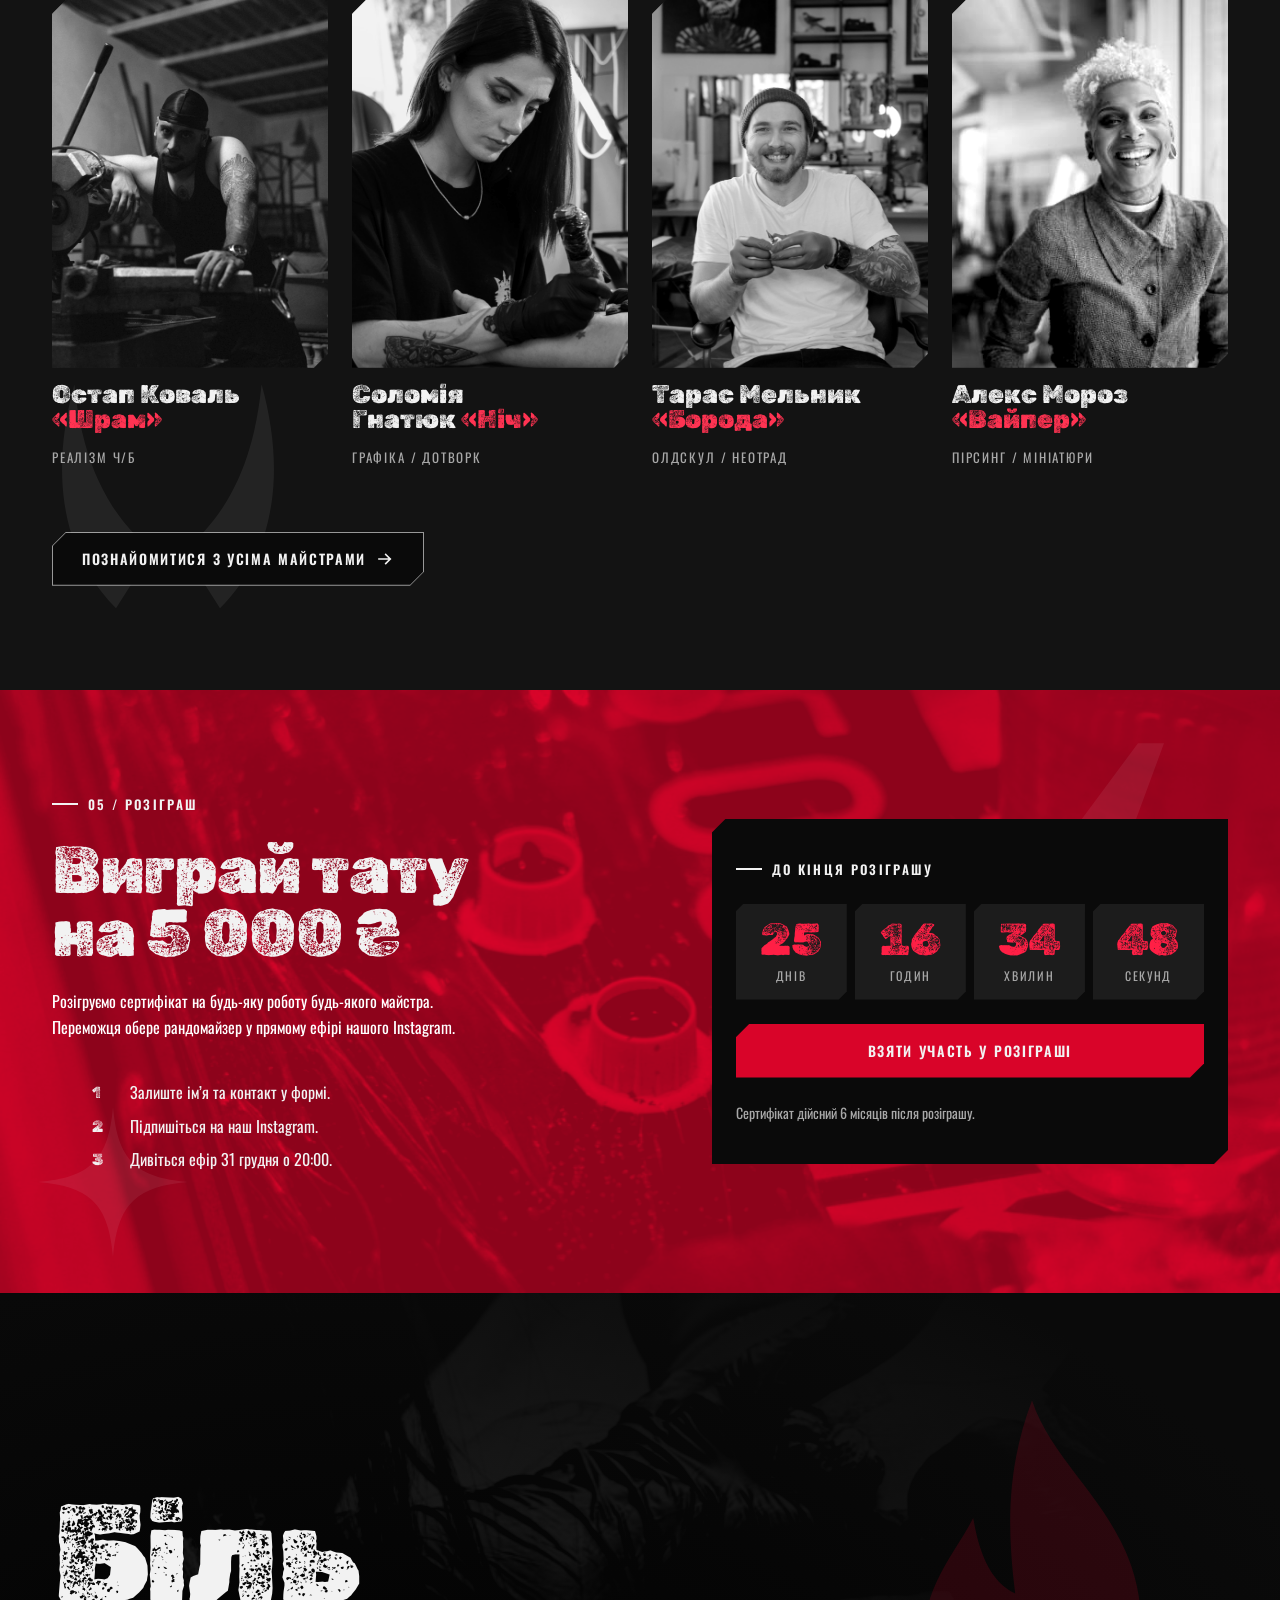
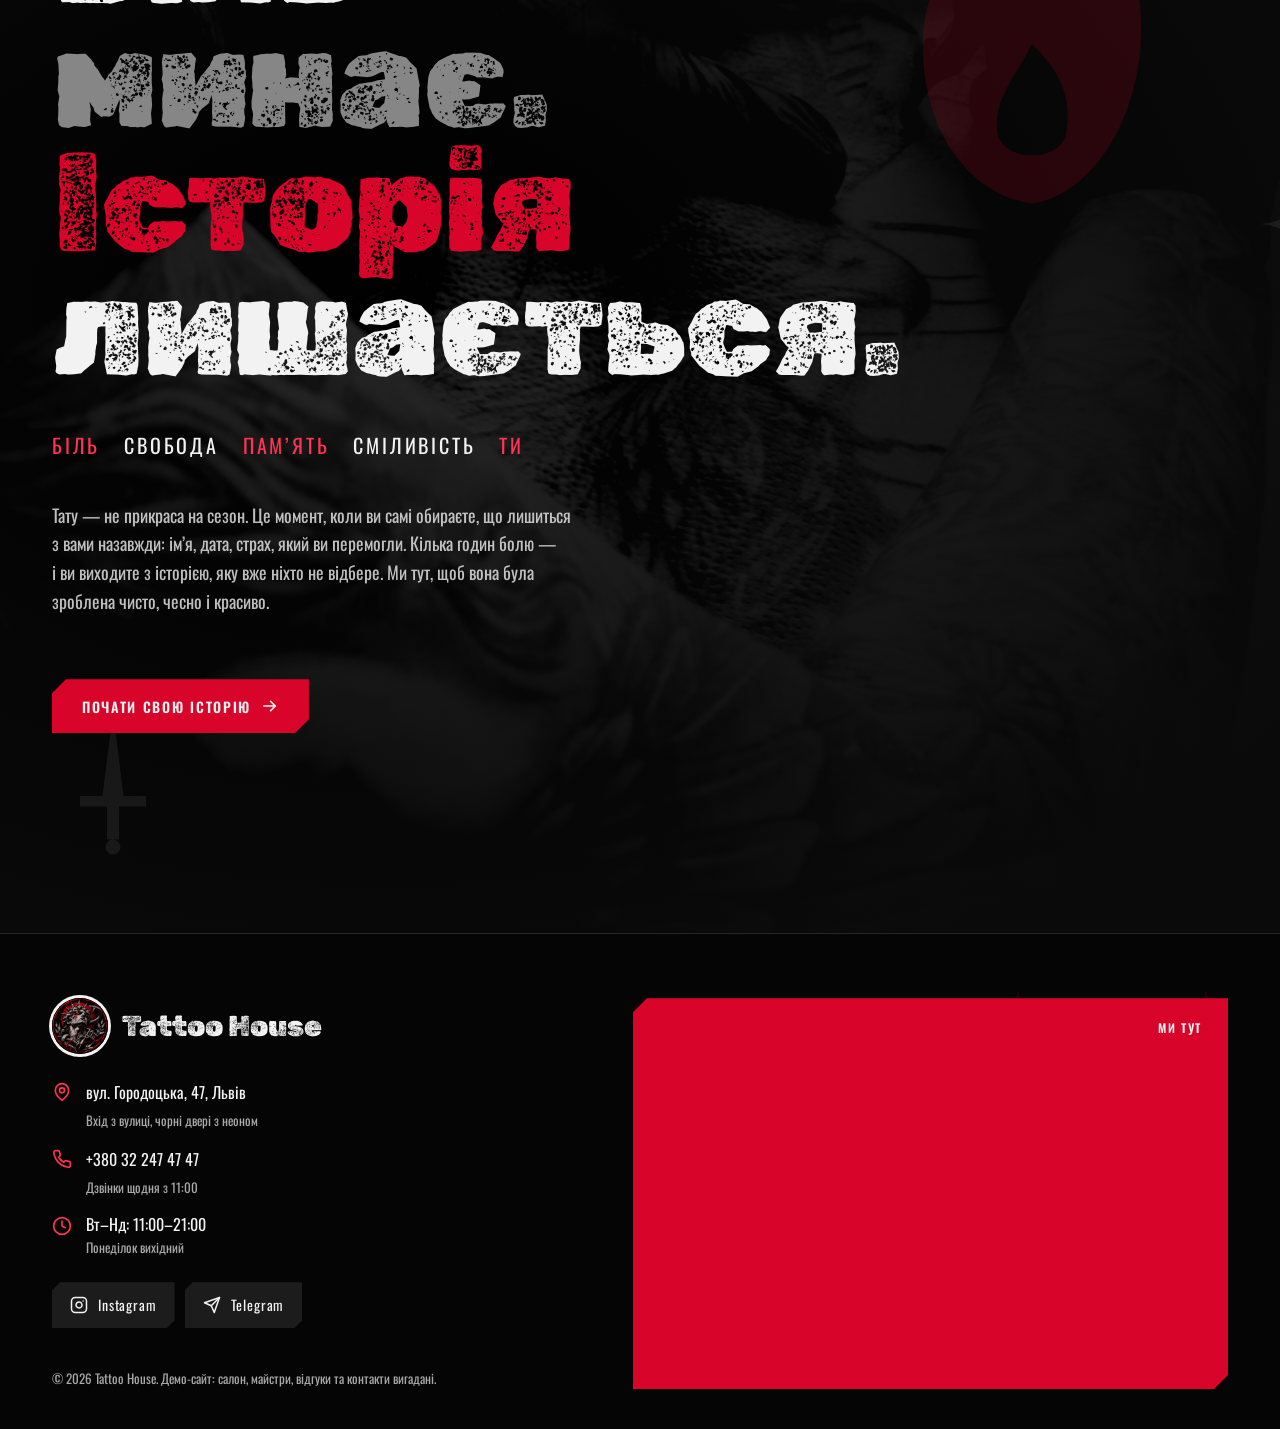
==== commit 1a713157: "feat: gallery page with lightbox; fix fixed-position overlays and map embed Co-Authored-By: Claude O" ====
--- a/index.html
+++ b/index.html
@@ -219,7 +219,7 @@
       <svg class="art art--lg art--tr art--rot" aria-hidden="true"><use href="#i-bolt"></use></svg>
       <svg class="art art--md art--bl art--delay" aria-hidden="true"><use href="#i-star"></use></svg>
       <div class="container">
-        <div data-reveal="left">
+        <div class="giveaway__intro" data-reveal="left">
           <p class="label">05 / Розіграш</p>
           <h2 id="giveaway-title">Виграй тату<br>на&nbsp;5&nbsp;000&nbsp;₴</h2>
           <p class="giveaway__text">Розігруємо сертифікат на&nbsp;будь-яку роботу будь-якого майстра. Переможця обере рандомайзер у&nbsp;прямому ефірі нашого Instagram.</p>
@@ -252,7 +252,7 @@
       <div class="container">
         <h2 id="emotion-title" class="emotion__big" data-reveal="left">
           <span>Біль</span>
-          <span class="outline">минає.</span>
+          <span class="dim">минає.</span>
           <span class="accent">Історія</span>
           <span>лишається.</span>
         </h2>
@@ -285,7 +285,7 @@
       </div>
       <div class="map-frame">
         <span class="map-pin">Ми тут</span>
-        <iframe title="Карта: Tattoo House, вул. Городоцька, 47, Львів" src="https://maps.google.com/maps?q=Horodotska%20St%2047%2C%20Lviv%2C%20Ukraine&amp;z=16&amp;output=embed" loading="lazy" referrerpolicy="no-referrer-when-downgrade"></iframe>
+        <iframe title="Карта: Tattoo House, вул. Городоцька, 47, Львів" src="https://www.google.com/maps/embed?origin=mfe&amp;pb=!1m3!2m1!1sHorodotska+St+47,+Lviv,+Ukraine!6i16" loading="lazy" referrerpolicy="no-referrer-when-downgrade"></iframe>
       </div>
     </div>
   </footer>
--- a/style.css
+++ b/style.css
@@ -0,0 +1,705 @@
+/* =========================================================
+   TATTOO HOUSE: shared styles
+   Tokens: Rubik Dirt (display) + Oswald 400/600 (text)
+   Colours: #0a0a0a / #f2f2f2 / accent #d90429
+   Easing: cubic-bezier(.22,1,.36,1), sharp corners only
+   ========================================================= */
+
+:root {
+  --bg: #0a0a0a;
+  --bg-2: #131313;
+  --bg-3: #1c1c1c;
+  --line: rgba(242, 242, 242, .14);
+  --red: #d90429;
+  --red-hi: #ff1f45;
+  --red-text: #ff3352;
+  --white: #f2f2f2;
+  --grey: #a8a8a8;
+
+  --ease: cubic-bezier(.22, 1, .36, 1);
+  --f-display: 'Rubik Dirt', 'Oswald', Impact, sans-serif;
+  --f-body: 'Oswald', 'Arial Narrow', sans-serif;
+  --f-mono: ui-monospace, Menlo, 'Courier New', monospace;
+
+  --cut: 14px;
+  --chamfer: polygon(var(--cut) 0, 100% 0, 100% calc(100% - var(--cut)), calc(100% - var(--cut)) 100%, 0 100%, 0 var(--cut));
+  --chamfer-sm: polygon(8px 0, 100% 0, 100% calc(100% - 8px), calc(100% - 8px) 100%, 0 100%, 0 8px);
+
+  --s1: 8px; --s2: 16px; --s3: 24px; --s4: 40px; --s5: 64px; --s6: 104px;
+  --gutter: 16px;
+  --container: 1240px;
+
+  --cursor: url("assets/cursor/devil.svg") 3 2, auto;
+  --cursor-hover: url("assets/cursor/devil-hover.svg") 3 2, pointer;
+}
+@media (min-width: 700px) { :root { --gutter: 32px; } }
+
+/* ---------- reset / base ---------- */
+*, *::before, *::after { box-sizing: border-box; }
+html { -webkit-text-size-adjust: 100%; scroll-behavior: smooth; }
+body {
+  margin: 0;
+  background: var(--bg);
+  color: var(--white);
+  font-family: var(--f-body);
+  font-weight: 400;
+  font-size: clamp(16px, 1.1vw, 18px);
+  line-height: 1.6;
+  cursor: var(--cursor);
+  overflow-x: hidden;
+  animation: page-in 700ms var(--ease);
+}
+/* body only fades: a filter/transform left on <body> would trap position:fixed children */
+body.is-leaving { opacity: 0; transition: opacity 320ms var(--ease); }
+body.is-leaving main { transform: translateY(-10px); filter: blur(6px); transition: transform 320ms var(--ease), filter 320ms var(--ease); }
+@keyframes page-in { from { opacity: 0; } to { opacity: 1; } }
+main { animation: main-in 900ms var(--ease); }
+@keyframes main-in { from { filter: blur(10px); transform: translateY(14px); } to { filter: blur(0); transform: none; } }
+@view-transition { navigation: auto; }
+
+a, button, label, select, summary, [role="button"], input[type="checkbox"], input[type="radio"] { cursor: var(--cursor-hover); }
+img, svg { display: block; max-width: 100%; }
+img { height: auto; }
+a { color: inherit; text-decoration: none; }
+button { font: inherit; color: inherit; background: none; border: 0; padding: 0; }
+input, textarea { font: inherit; color: inherit; cursor: text; }
+ul { list-style: none; margin: 0; padding: 0; }
+h1, h2, h3, p { margin: 0; }
+::selection { background: var(--red); color: #fff; }
+:focus-visible { outline: 2px solid var(--red-hi); outline-offset: 3px; }
+[hidden] { display: none !important; }
+.sr-only { position: absolute; width: 1px; height: 1px; overflow: hidden; clip: rect(0 0 0 0); white-space: nowrap; }
+.skip { position: fixed; top: 10px; left: 10px; z-index: 100; padding: 12px 18px; background: var(--red); color: #fff; font-weight: 600; transform: translateY(-150%); transition: transform 300ms var(--ease); }
+.skip:focus { transform: none; }
+.d1 { --d: 300ms; } .d2 { --d: 420ms; } .d3 { --d: 900ms; } .d4 { --d: 1040ms; } .d5 { --d: 1200ms; } .d6 { --d: 1350ms; }
+
+/* ---------- typography ---------- */
+h1, h2, h3, .display {
+  font-family: var(--f-display);
+  font-weight: 400;
+  text-wrap: balance;
+  hyphens: none;
+}
+h1 { font-size: clamp(2.5rem, 6.2vw, 5rem); line-height: .92; letter-spacing: -.02em; }
+h2 { font-size: clamp(2.1rem, 5.2vw, 4.6rem); line-height: .95; letter-spacing: -.015em; }
+h3 { font-size: clamp(1.35rem, 2vw, 1.8rem); line-height: 1.05; }
+p { text-wrap: pretty; }
+.lead { font-size: clamp(17px, 1.35vw, 21px); line-height: 1.5; color: rgba(242,242,242,.82); max-width: 46ch; }
+.text { max-width: 58ch; color: rgba(242,242,242,.78); }
+.label {
+  display: inline-flex; align-items: center; gap: 10px;
+  font-family: var(--f-body); font-weight: 600;
+  font-size: 13px; text-transform: uppercase; letter-spacing: .18em;
+  color: var(--red-text);
+}
+.label::before { content: ""; width: 26px; height: 2px; background: currentColor; }
+.accent { color: var(--red); }
+.muted { color: var(--grey); }
+
+/* ---------- layout ---------- */
+.container { width: 100%; max-width: var(--container); margin: 0 auto; padding: 0 var(--gutter); }
+.section { position: relative; padding: var(--s6) 0; overflow: hidden; }
+.section--tight { padding: var(--s5) 0; }
+.section--alt { background: var(--bg-2); }
+.section-head { display: grid; gap: var(--s2); margin-bottom: var(--s5); max-width: 760px; }
+.section-head--split { max-width: none; grid-template-columns: 1fr; align-items: end; }
+@media (min-width: 900px) { .section-head--split { grid-template-columns: 1.2fr 1fr; gap: var(--s4); } }
+.section-foot { margin-top: var(--s5); display: flex; flex-wrap: wrap; align-items: center; gap: var(--s3); }
+
+/* dividers */
+.wire {
+  height: 30px; color: var(--grey); opacity: .35;
+  background: url("data:image/svg+xml,%3Csvg xmlns='http://www.w3.org/2000/svg' width='120' height='30' viewBox='0 0 120 30'%3E%3Cg fill='none' stroke='%23a8a8a8' stroke-width='2' stroke-linecap='round'%3E%3Cpath d='M0 15c10-8 20-8 30 0s20 8 30 0 20-8 30 0 20 8 30 0'/%3E%3Cpath d='M0 15c10 8 20 8 30 0s20-8 30 0 20 8 30 0 20-8 30 0'/%3E%3Cpath d='M26 7l8 16M34 7l-8 16M86 7l8 16M94 7l-8 16'/%3E%3C/g%3E%3C/svg%3E") repeat-x center / 120px 30px;
+}
+.spikes {
+  height: 18px;
+  background: conic-gradient(from 150deg at 50% 0, var(--red) 0 60deg, transparent 0) 0 0 / 22px 100% repeat-x;
+  transform: scaleY(-1);
+}
+
+/* ---------- decorative arts ---------- */
+.art {
+  position: absolute; pointer-events: none; z-index: 0;
+  color: var(--white); opacity: .07;
+  width: var(--size, 140px); height: var(--size, 140px);
+  animation: float 9s ease-in-out infinite;
+}
+.art--red { color: var(--red); opacity: .16; }
+.art--sm { --size: 70px; }
+.art--md { --size: 150px; }
+.art--lg { --size: 260px; }
+.art--xl { --size: 420px; }
+.art--tl { top: 6%; left: 2%; }
+.art--tr { top: 8%; right: 3%; }
+.art--bl { bottom: 6%; left: 3%; }
+.art--br { bottom: 4%; right: 2%; }
+.art--ml { top: 45%; left: -40px; }
+.art--mr { top: 40%; right: -50px; }
+.art--rot { --r: 18deg; }
+.art--rot-neg { --r: -22deg; }
+.art--slow { animation-duration: 14s; }
+.art--delay { animation-delay: -4s; }
+@keyframes float {
+  0%, 100% { transform: translateY(0) rotate(var(--r, 0deg)); }
+  50% { transform: translateY(-16px) rotate(calc(var(--r, 0deg) + 4deg)); }
+}
+.section > .container { position: relative; z-index: 1; }
+
+.neon { color: var(--red-hi); text-shadow: 0 0 6px rgba(255,31,69,.8), 0 0 22px rgba(217,4,41,.55); animation: flicker 5s linear infinite; }
+@keyframes flicker {
+  0%, 18%, 22%, 25%, 53%, 57%, 100% { opacity: 1; }
+  20%, 24%, 55% { opacity: .35; }
+}
+
+/* ---------- links ---------- */
+.link {
+  position: relative; display: inline-block; padding-bottom: 2px;
+}
+.link::after {
+  content: ""; position: absolute; left: 0; right: 0; bottom: 0; height: 2px;
+  background: var(--red); transform: scaleX(0); transform-origin: right;
+  transition: transform 450ms var(--ease);
+}
+.link:hover::after, .link:focus-visible::after { transform: scaleX(1); transform-origin: left; }
+
+/* ---------- buttons ---------- */
+.btn {
+  position: relative; isolation: isolate;
+  display: inline-flex; align-items: center; justify-content: center; gap: 10px;
+  min-height: 54px; padding: 0 30px;
+  font-family: var(--f-body); font-weight: 600; font-size: 14px;
+  text-transform: uppercase; letter-spacing: .12em; line-height: 1.1; text-align: center;
+  color: var(--white);
+  transition: transform 320ms var(--ease), filter 320ms var(--ease);
+}
+.btn::before, .btn::after, .btn__fill { content: ""; position: absolute; inset: 0; clip-path: var(--chamfer); }
+.btn::before { z-index: -3; background: var(--red); }
+.btn__fill {
+  z-index: -1; background: var(--red-hi);
+  transform: scaleX(0); transform-origin: left;
+  transition: transform 500ms var(--ease);
+}
+.btn__label { position: relative; z-index: 2; transition: color 320ms var(--ease); }
+.btn svg { width: 18px; height: 18px; position: relative; z-index: 2; transition: transform 420ms var(--ease); }
+.btn:hover, .btn:focus-visible { transform: translate(3px, -3px); filter: drop-shadow(0 0 14px rgba(255,31,69,.55)); }
+.btn:hover .btn__fill, .btn:focus-visible .btn__fill { transform: scaleX(1); }
+.btn:hover .btn__label { animation: glitch 360ms steps(2) 1; }
+.btn:hover svg { transform: translateX(4px); }
+.btn:active { transform: translate(1px, -1px); }
+
+/* ghost: hairline + transparent */
+.btn--ghost::before { background: rgba(242,242,242,.6); }
+.btn--ghost::after { z-index: -2; inset: 1px; background: var(--bg); clip-path: polygon(13px 0, 100% 0, 100% calc(100% - 13px), calc(100% - 13px) 100%, 0 100%, 0 13px); transition: opacity 320ms var(--ease); }
+.btn--ghost .btn__fill { background: var(--red); }
+.btn--ghost:hover::before { background: var(--red); }
+
+.btn--dark::before { background: var(--bg); }
+.btn--dark .btn__fill { background: #000; }
+.btn--sm { min-height: 46px; padding: 0 20px; font-size: 13px; }
+.btn--block { width: 100%; }
+.btn--pulse { animation: pulse 2.6s var(--ease) infinite; }
+.btn--pulse:hover { animation: none; }
+.btn[disabled] { opacity: .45; pointer-events: none; }
+
+@keyframes pulse {
+  0%, 100% { filter: drop-shadow(0 0 0 rgba(255,31,69,0)); }
+  50% { filter: drop-shadow(0 0 16px rgba(255,31,69,.75)); }
+}
+@keyframes glitch {
+  0% { transform: translate(0); text-shadow: 2px 0 var(--red-hi), -2px 0 #fff; }
+  33% { transform: translate(-2px, 1px); text-shadow: -3px 0 #000, 2px 0 #fff; }
+  66% { transform: translate(2px, -1px); text-shadow: 2px 0 #000, -2px 0 var(--red-hi); }
+  100% { transform: translate(0); text-shadow: none; }
+}
+
+.btn-row { position: relative; display: flex; flex-wrap: wrap; gap: 14px; align-items: center; }
+.btn-row__art { position: absolute; width: 46px; height: 46px; color: var(--red); opacity: .55; pointer-events: none; }
+.btn-row__art--l { left: -58px; top: 50%; transform: translateY(-50%) rotate(-14deg); }
+.reassure { margin-top: 12px; font-size: 13px; color: var(--grey); }
+
+/* ---------- header ---------- */
+.site-header { position: relative; z-index: 20; background: var(--bg); }
+.site-header::after { content: ""; position: absolute; left: 0; right: 0; bottom: -15px; height: 30px; }
+.site-header__bar {
+  display: grid; grid-template-columns: 1fr auto 1fr; align-items: center; gap: var(--s2);
+  max-width: var(--container); margin: 0 auto; padding: 14px var(--gutter);
+}
+.nav-list { display: none; gap: clamp(20px, 3vw, 48px); }
+.nav-list--left { justify-content: flex-end; }
+.nav-list--right { justify-content: flex-start; }
+.nav-list a {
+  position: relative; display: inline-flex; align-items: center; min-height: 44px;
+  font-weight: 600; font-size: 14px; text-transform: uppercase; letter-spacing: .14em;
+}
+.nav-list a::after {
+  content: ""; position: absolute; left: 0; right: 0; bottom: 8px; height: 2px; background: var(--red);
+  transform: scaleX(0); transform-origin: right; transition: transform 450ms var(--ease);
+}
+.nav-list a:hover::after, .nav-list a[aria-current="page"]::after { transform: scaleX(1); transform-origin: left; }
+.nav-list a[aria-current="page"] { color: var(--red-text); }
+
+.brand { display: block; justify-self: center; }
+.brand__sticker {
+  --rot: 0deg; --dx: 0px; --dy: 0px;
+  display: block; width: clamp(72px, 9vw, 112px); aspect-ratio: 1;
+  border-radius: 50%;
+  box-shadow: 0 0 0 4px var(--white), 0 10px 22px rgba(0,0,0,.65);
+  transform: translate(var(--dx), var(--dy)) rotate(var(--rot));
+  transition: transform 500ms var(--ease);
+}
+.brand__sticker img { width: 100%; height: 100%; border-radius: 50%; object-fit: cover; }
+.brand__sticker.is-stuck { animation: stick 900ms var(--ease) both; }
+.brand:hover .brand__sticker { transform: translate(var(--dx), var(--dy)) rotate(calc(var(--rot) * -1)) scale(1.05); }
+@keyframes stick {
+  0% { opacity: 0; transform: translate(var(--dx), calc(var(--dy) - 40px)) rotate(calc(var(--rot) - 30deg)) scale(1.7); }
+  55% { opacity: 1; transform: translate(var(--dx), var(--dy)) rotate(calc(var(--rot) + 4deg)) scale(.92); }
+  75% { transform: translate(var(--dx), var(--dy)) rotate(calc(var(--rot) - 2deg)) scale(1.03); }
+  100% { transform: translate(var(--dx), var(--dy)) rotate(var(--rot)) scale(1); }
+}
+
+.brand-title { text-align: center; padding: 6px var(--gutter) 0; }
+.brand-title__name { font-family: var(--f-display); font-size: clamp(1.8rem, 4vw, 3rem); line-height: 1; }
+.brand-title__slogan { margin-top: 6px; font-size: 13px; text-transform: uppercase; letter-spacing: .2em; color: rgba(242,242,242,.75); }
+
+.header-icon, .burger { display: inline-flex; align-items: center; justify-content: center; width: 46px; height: 46px; }
+.header-icon { justify-self: start; color: var(--white); }
+.header-icon svg { width: 22px; height: 22px; }
+.burger { justify-self: end; position: relative; z-index: 40; }
+.burger span { position: absolute; left: 10px; right: 10px; height: 2px; background: var(--white); transition: transform 400ms var(--ease), opacity 250ms; }
+.burger span:nth-child(1) { top: 15px; }
+.burger span:nth-child(2) { top: 22px; right: 16px; }
+.burger span:nth-child(3) { top: 29px; }
+.burger[aria-expanded="true"] span:nth-child(1) { transform: translateY(7px) rotate(45deg); }
+.burger[aria-expanded="true"] span:nth-child(2) { opacity: 0; }
+.burger[aria-expanded="true"] span:nth-child(3) { transform: translateY(-7px) rotate(-45deg); }
+
+@media (min-width: 900px) {
+  .nav-list { display: flex; }
+  .header-icon, .burger { display: none; }
+}
+
+/* home header sits on top of the hero */
+.page-home .site-header { position: absolute; top: 0; left: 0; right: 0; background: transparent; }
+.page-home .brand__sticker { width: clamp(78px, 10vw, 128px); }
+.site-header--inner { border-bottom: 1px solid var(--line); }
+
+/* mobile menu */
+.mobile-menu {
+  position: fixed; inset: 0; z-index: 30;
+  display: flex; flex-direction: column; justify-content: center; gap: var(--s4);
+  padding: 96px var(--gutter) var(--s4);
+  background: var(--bg);
+  clip-path: polygon(0 0, 100% 0, 100% 100%, 0 100%);
+  animation: menu-in 500ms var(--ease) both;
+  overflow: hidden;
+}
+@keyframes menu-in { from { clip-path: polygon(0 0, 100% 0, 100% 0, 0 0); } }
+.mobile-menu__list { display: grid; gap: 8px; position: relative; z-index: 1; }
+.mobile-menu__list a { display: flex; align-items: baseline; gap: 14px; font-family: var(--f-display); font-size: clamp(2.4rem, 12vw, 3.6rem); line-height: 1.1; }
+.mobile-menu__list a span { font-family: var(--f-body); font-size: 13px; letter-spacing: .14em; color: var(--red-text); }
+.mobile-menu__list a[aria-current="page"] { color: var(--red-text); }
+.mobile-menu .btn { position: relative; z-index: 1; align-self: flex-start; }
+body.menu-open { overflow: hidden; }
+body.menu-open .site-header { z-index: 35; }
+body.menu-open .brand-title { visibility: hidden; }
+
+/* ---------- inner page hero ---------- */
+.page-hero { position: relative; padding: var(--s6) 0 var(--s5); overflow: hidden; isolation: isolate; }
+.page-hero__bg { position: absolute; inset: 0; z-index: -2; background: center 40% / cover no-repeat; filter: grayscale(1) brightness(.32) contrast(1.1); }
+.page-hero__bg--gallery { background-image: url("assets/img/salon-alt.jpg"); }
+.page-hero__bg--masters { background-image: url("assets/process/process-2.jpg"); background-position: center 30%; }
+.page-hero__bg--booking { background-image: url("assets/process/process-1.jpg"); background-position: center 35%; }
+.page-hero::after { content: ""; position: absolute; inset: 0; z-index: -1; background: linear-gradient(90deg, rgba(10,10,10,.92) 0%, rgba(10,10,10,.55) 60%, rgba(10,10,10,.25) 100%), linear-gradient(0deg, var(--bg) 0%, transparent 40%); }
+.page-hero .container { display: grid; gap: var(--s3); }
+.page-hero h1 { max-width: 12ch; }
+
+/* ---------- footer ---------- */
+.site-footer { position: relative; background: #050505; padding: var(--s5) 0 var(--s4); border-top: 1px solid var(--line); overflow: hidden; }
+.site-footer__grid { display: grid; gap: var(--s4); position: relative; z-index: 1; }
+@media (min-width: 900px) { .site-footer__grid { grid-template-columns: 1fr 1.1fr; align-items: stretch; } }
+.footer-brand { display: flex; align-items: center; gap: 14px; margin-bottom: var(--s3); }
+.footer-brand img { width: 56px; height: 56px; border-radius: 50%; box-shadow: 0 0 0 3px var(--white); }
+.footer-brand p { font-family: var(--f-display); font-size: 1.8rem; line-height: 1; }
+.footer-list { display: grid; gap: 14px; }
+.footer-list li { display: grid; grid-template-columns: 22px 1fr; gap: 12px; align-items: start; }
+.footer-list svg { width: 20px; height: 20px; margin-top: 4px; color: var(--red-text); }
+.footer-list a { min-height: 32px; display: inline-flex; align-items: center; }
+.footer-list small { display: block; color: var(--grey); font-size: 13px; }
+.socials { display: flex; flex-wrap: wrap; gap: 10px; margin-top: var(--s3); }
+.socials a {
+  position: relative; display: inline-flex; align-items: center; gap: 10px;
+  min-height: 46px; padding: 0 18px; font-size: 14px; letter-spacing: .06em;
+  background: var(--bg-3); clip-path: var(--chamfer-sm);
+  transition: background 400ms var(--ease), transform 400ms var(--ease);
+}
+.socials a:hover { background: var(--red); transform: translateY(-3px); }
+.socials svg { width: 18px; height: 18px; }
+.copyright { margin-top: var(--s4); font-size: 13px; color: var(--grey); }
+.map-frame { position: relative; min-height: 300px; height: 100%; padding: 2px; background: var(--red); clip-path: var(--chamfer); }
+.map-frame iframe { display: block; width: 100%; height: 100%; min-height: 296px; border: 0; clip-path: var(--chamfer); filter: grayscale(1) invert(.92) contrast(.9) brightness(.9); }
+.map-pin { position: absolute; top: 14px; right: 14px; z-index: 2; padding: 6px 12px; background: var(--red); font-size: 12px; font-weight: 600; letter-spacing: .14em; text-transform: uppercase; clip-path: var(--chamfer-sm); }
+
+/* ---------- floating CTA ---------- */
+.float-cta { position: fixed; right: 16px; bottom: 16px; z-index: 25; opacity: 0; transform: translateY(24px); pointer-events: none; transition: opacity 500ms var(--ease), transform 500ms var(--ease); }
+.float-cta.is-visible { opacity: 1; transform: none; pointer-events: auto; }
+
+/* ---------- reveal on scroll ---------- */
+.js [data-reveal] { opacity: 0; filter: blur(10px); transition: opacity 900ms var(--ease) var(--d, 0ms), transform 900ms var(--ease) var(--d, 0ms), filter 900ms var(--ease) var(--d, 0ms); }
+.js [data-reveal="up"] { transform: translateY(40px); }
+.js [data-reveal="down"] { transform: translateY(-40px); }
+.js [data-reveal="left"] { transform: translateX(-60px); }
+.js [data-reveal="right"] { transform: translateX(60px); }
+.js [data-reveal="zoom"] { transform: scale(.9); }
+.js [data-reveal].is-in { opacity: 1; transform: none; filter: blur(0); }
+
+/* =========================================================
+   HOME
+   ========================================================= */
+.hero { position: relative; min-height: 100svh; display: flex; align-items: flex-end; padding: 210px 0 var(--s5); overflow: hidden; isolation: isolate; }
+@media (min-width: 900px) { .hero { padding-top: 250px; align-items: center; } }
+.hero__bg { position: absolute; inset: 0; z-index: -2; background: url("assets/img/salon.jpg") center 30% / cover no-repeat; filter: grayscale(1) brightness(.6) contrast(1.15) blur(1.5px); transform: scale(1.04); }
+.hero::after { content: ""; position: absolute; inset: 0; z-index: -1; background: linear-gradient(90deg, rgba(10,10,10,.92) 0%, rgba(10,10,10,.62) 48%, rgba(10,10,10,.2) 100%), linear-gradient(0deg, var(--bg) 0%, transparent 35%), linear-gradient(180deg, rgba(10,10,10,.85) 0%, transparent 30%); }
+.hero__inner { display: grid; gap: var(--s5); align-items: center; }
+@media (min-width: 900px) { .hero__inner { grid-template-columns: minmax(0, 1.1fr) minmax(0, .9fr); gap: var(--s4); } }
+.hero__text { display: grid; gap: var(--s3); justify-items: start; }
+.hero__text h1 { max-width: 11ch; }
+.hero__text h1 em { font-style: normal; color: var(--red); }
+
+/* entrance ladder (hero) */
+.hero .rise { opacity: 0; transform: translateY(28px); filter: blur(14px); animation: rise 900ms var(--ease) var(--d, 0ms) both; }
+@keyframes rise { to { opacity: 1; transform: none; filter: blur(0); } }
+
+/* rotating circle */
+.orbit { position: relative; width: min(84vw, 520px); aspect-ratio: 1; justify-self: center; }
+@media (min-width: 900px) { .orbit { width: min(100%, 520px); justify-self: end; } }
+.orbit__ring { position: absolute; inset: 0; width: 100%; height: 100%; animation: spin 46s linear infinite reverse; }
+.orbit__ring text { font-family: var(--f-body); font-weight: 600; font-size: 21px; text-transform: uppercase; fill: var(--white); }
+.orbit__ring .ring-line { fill: none; stroke: var(--white); stroke-width: 2; }
+.orbit__ring .ring-dash { fill: none; stroke: var(--red); stroke-width: 2; stroke-dasharray: 4 10; }
+.orbit__img { position: absolute; inset: 15%; width: 70%; height: 70%; border-radius: 50%; overflow: hidden; box-shadow: 0 0 0 2px var(--white), 0 0 60px rgba(217,4,41,.35); animation: spin 70s linear infinite; }
+.orbit__img img { width: 100%; height: 100%; object-fit: cover; }
+@keyframes spin { to { transform: rotate(360deg); } }
+
+/* stats */
+.stats { display: grid; grid-template-columns: repeat(2, 1fr); gap: 2px; background: var(--line); }
+@media (min-width: 900px) { .stats { grid-template-columns: repeat(4, 1fr); } }
+.stat { background: var(--bg); padding: var(--s4) var(--s3); display: grid; gap: 10px; align-content: start; }
+.stat__num { font-family: var(--f-display); font-size: clamp(2.6rem, 6vw, 5rem); line-height: .9; color: var(--white); white-space: nowrap; }
+.stat__num .accent { color: var(--red); }
+.stat__label { font-size: 14px; text-transform: uppercase; letter-spacing: .12em; color: var(--grey); }
+.stars { display: flex; gap: 4px; color: var(--red); }
+.stars svg { width: 18px; height: 18px; }
+
+/* reviews */
+.reviews { display: grid; gap: var(--s3); margin-top: var(--s5); }
+@media (min-width: 900px) { .reviews { grid-template-columns: repeat(3, 1fr); align-items: start; } .review:nth-child(2) { margin-top: 40px; } }
+.review { position: relative; padding: var(--s4) var(--s3) var(--s3); background: var(--bg-3); clip-path: var(--chamfer); display: grid; gap: var(--s2); align-content: start; }
+.review__mark { width: 40px; height: 40px; color: var(--red); }
+.review { margin: 0; }
+.review blockquote { margin: 0; }
+.review p { color: rgba(242,242,242,.88); }
+.review figcaption { font-size: 14px; color: var(--grey); }
+.review figcaption strong { color: var(--white); font-weight: 600; }
+
+/* services */
+.services { display: grid; gap: 2px; background: var(--line); }
+@media (min-width: 640px) { .services { grid-template-columns: repeat(2, 1fr); } }
+@media (min-width: 1000px) { .services { grid-template-columns: repeat(3, 1fr); } }
+.service {
+  position: relative; display: grid; gap: var(--s2); align-content: start;
+  padding: var(--s4) var(--s3); background: var(--bg);
+  transition: transform 500ms var(--ease), background 500ms var(--ease);
+}
+.service::before { content: ""; position: absolute; inset: 0; border: 2px solid var(--red); opacity: 0; transition: opacity 400ms var(--ease); pointer-events: none; }
+.service:hover { transform: translateY(-6px); background: var(--bg-2); z-index: 1; }
+.service:hover::before { opacity: 1; }
+.service__num { font-size: 13px; letter-spacing: .14em; color: var(--grey); }
+.service__icon { width: 54px; height: 54px; color: var(--red); transition: transform 700ms var(--ease); }
+.service:hover .service__icon { transform: rotate(-12deg) scale(1.12); }
+.service p { color: rgba(242,242,242,.75); max-width: 36ch; }
+.service__price { margin-top: auto; padding-top: var(--s2); border-top: 1px solid var(--line); font-size: 15px; text-transform: uppercase; letter-spacing: .08em; }
+.service__price strong { font-family: var(--f-display); font-weight: 400; font-size: 1.6rem; letter-spacing: 0; color: var(--white); text-transform: none; }
+
+/* works grid (shared with gallery) */
+.works { display: grid; gap: 14px; grid-template-columns: 1fr; }
+@media (min-width: 520px) { .works { grid-template-columns: repeat(2, 1fr); } }
+@media (min-width: 800px) { .works { grid-template-columns: repeat(3, 1fr); } }
+@media (min-width: 1100px) { .works { grid-template-columns: repeat(4, 1fr); } }
+.work {
+  position: relative; display: block; width: 100%; aspect-ratio: 3 / 4; overflow: hidden;
+  background: var(--bg-3); clip-path: var(--chamfer);
+}
+.work img { width: 100%; height: 100%; object-fit: cover; filter: grayscale(.25) contrast(1.08); transition: transform 900ms var(--ease), filter 600ms var(--ease); }
+.work::before { content: ""; position: absolute; inset: 0; z-index: 1; background: linear-gradient(0deg, rgba(10,10,10,.85), rgba(10,10,10,.1) 55%); opacity: .55; transition: opacity 500ms var(--ease); }
+.work::after { content: ""; position: absolute; inset: 0; z-index: 2; border: 3px solid var(--red); clip-path: var(--chamfer); opacity: 0; transform: scale(1.04); transition: opacity 400ms var(--ease), transform 500ms var(--ease); }
+.work:hover img, .work:focus-visible img { transform: scale(1.08); filter: grayscale(0) contrast(1.1) brightness(.75); }
+.work:hover::before, .work:focus-visible::before { opacity: 1; }
+.work:hover::after, .work:focus-visible::after { opacity: 1; transform: none; }
+.work__cap { position: absolute; left: 16px; right: 16px; bottom: 14px; z-index: 3; display: flex; justify-content: space-between; align-items: end; gap: 10px; font-size: 13px; text-transform: uppercase; letter-spacing: .12em; transform: translateY(8px); opacity: .85; transition: transform 500ms var(--ease), opacity 500ms; }
+.work:hover .work__cap { transform: none; opacity: 1; }
+.work__cap svg { width: 22px; height: 22px; color: var(--red-hi); flex: none; }
+
+/* masters cards */
+.masters { display: grid; gap: var(--s3); }
+@media (min-width: 560px) { .masters { grid-template-columns: repeat(2, 1fr); } }
+@media (min-width: 1000px) { .masters { grid-template-columns: repeat(4, 1fr); } }
+.master { position: relative; display: grid; align-content: start; gap: 14px; transition: transform 500ms var(--ease); }
+.master:hover { transform: translateY(-8px); }
+.master__photo { position: relative; aspect-ratio: 3 / 4; overflow: hidden; background: var(--bg-3); clip-path: var(--chamfer); }
+.master__photo::after { content: ""; position: absolute; inset: 0; border: 3px solid var(--red); clip-path: var(--chamfer); opacity: 0; transition: opacity 400ms var(--ease); }
+.master:hover .master__photo::after { opacity: 1; }
+.master__photo img { width: 100%; height: 100%; object-fit: cover; filter: grayscale(1) contrast(1.1); transition: filter 800ms var(--ease), transform 900ms var(--ease); }
+.master:hover .master__photo img, .master:focus-within .master__photo img { filter: grayscale(0) contrast(1.05); transform: scale(1.05); }
+.master__photo--pos-top img { object-position: center 20%; }
+.master__photo--wide img { object-position: 62% center; }
+.master__silhouette { position: absolute; inset: 0; display: grid; place-items: end center; background: radial-gradient(circle at 50% 38%, #2a2a2a, #111 70%); }
+.master__silhouette svg { width: 82%; height: auto; color: #050505; }
+.master__silhouette span { position: absolute; top: 14px; left: 14px; font-size: 12px; letter-spacing: .14em; text-transform: uppercase; color: var(--grey); }
+.master__name { font-family: var(--f-display); font-size: 1.6rem; line-height: 1; }
+.master__nick { color: var(--red-text); }
+.master__style { font-size: 13px; text-transform: uppercase; letter-spacing: .14em; color: var(--grey); }
+
+/* giveaway */
+.giveaway { position: relative; background: var(--red); overflow: hidden; isolation: isolate; }
+.giveaway__bg { position: absolute; inset: 0; z-index: -1; background: url("assets/process/process-4.jpg") center / cover no-repeat; filter: grayscale(1) contrast(1.3); mix-blend-mode: multiply; opacity: .35; }
+.giveaway .container { display: grid; gap: var(--s4); align-items: center; }
+@media (min-width: 960px) { .giveaway .container { grid-template-columns: 1.2fr 1fr; } }
+.giveaway__intro { display: grid; gap: var(--s3); justify-items: start; }
+.giveaway .label { color: var(--white); }
+.giveaway h2 { color: var(--white); }
+.giveaway__text { color: #fff; max-width: 52ch; }
+.giveaway__rules { display: grid; gap: 8px; margin-top: var(--s2); }
+.giveaway__rules li { display: grid; grid-template-columns: 28px 1fr; gap: 10px; }
+.giveaway__rules span { font-family: var(--f-display); }
+.giveaway__panel { display: grid; gap: var(--s3); padding: var(--s4) var(--s3); background: var(--bg); clip-path: var(--chamfer); }
+.timer { display: grid; grid-template-columns: repeat(4, 1fr); gap: 8px; }
+.timer__cell { display: grid; justify-items: center; gap: 4px; padding: 14px 4px; background: var(--bg-3); clip-path: var(--chamfer-sm); }
+.timer__num { font-family: var(--f-display); font-size: clamp(1.9rem, 4vw, 2.8rem); line-height: 1; color: var(--red-hi); font-variant-numeric: tabular-nums; }
+.timer__unit { font-size: 12px; letter-spacing: .14em; text-transform: uppercase; color: var(--grey); }
+.giveaway__status { font-size: 14px; color: var(--grey); }
+.giveaway__status.is-joined { color: var(--white); }
+
+/* emotional block */
+.emotion { position: relative; padding: clamp(110px, 16vw, 200px) 0; overflow: hidden; isolation: isolate; }
+.emotion__bg { position: absolute; inset: 0; z-index: -2; background: url("assets/process/process-1.jpg") center 40% / cover no-repeat; filter: grayscale(1) brightness(.22) contrast(1.2); }
+.emotion::after { content: ""; position: absolute; inset: 0; z-index: -1; background: radial-gradient(ellipse at 30% 50%, transparent 0%, var(--bg) 85%); }
+.emotion__big { font-family: var(--f-display); font-size: clamp(3rem, 11vw, 10rem); line-height: .88; letter-spacing: -.02em; }
+.emotion__big span { display: block; }
+.emotion__big .accent { color: var(--red); }
+.emotion__big .dim { color: rgba(242,242,242,.55); }
+.emotion__words { display: flex; flex-wrap: wrap; gap: 10px 24px; margin: var(--s4) 0; font-size: clamp(15px, 1.6vw, 20px); text-transform: uppercase; letter-spacing: .14em; }
+.emotion__words span:nth-child(odd) { color: var(--red-text); }
+.emotion .text { font-size: clamp(17px, 1.4vw, 20px); }
+
+/* =========================================================
+   MODAL + LIGHTBOX
+   ========================================================= */
+.overlay { position: fixed; inset: 0; z-index: 60; display: grid; place-items: center; padding: var(--gutter); background: rgba(5,5,5,.88); backdrop-filter: blur(6px); animation: fade 400ms var(--ease) both; }
+@keyframes fade { from { opacity: 0; } }
+.modal { position: relative; width: min(520px, 100%); max-height: calc(100svh - 32px); overflow: auto; padding: var(--s4) var(--s3) var(--s3); background: var(--bg-2); clip-path: var(--chamfer); animation: modal-in 500ms var(--ease) both; }
+@media (min-width: 600px) { .modal { padding: var(--s5) var(--s4) var(--s4); } }
+@keyframes modal-in { from { opacity: 0; transform: translateY(30px) scale(.96); } }
+.modal h2 { font-size: clamp(2rem, 5vw, 3rem); margin-bottom: var(--s2); }
+.modal__close { position: absolute; top: 10px; right: 10px; width: 46px; height: 46px; display: grid; place-items: center; color: var(--white); transition: transform 400ms var(--ease), color 300ms; }
+.modal__close:hover { transform: rotate(90deg); color: var(--red-hi); }
+.modal__close svg { width: 24px; height: 24px; }
+
+.lightbox { position: fixed; inset: 0; z-index: 70; display: grid; grid-template-rows: auto 1fr auto; background: rgba(5,5,5,.96); animation: fade 400ms var(--ease) both; }
+.lightbox__top { display: flex; justify-content: space-between; align-items: center; padding: 10px var(--gutter); font-size: 14px; letter-spacing: .14em; }
+.lightbox__stage { position: relative; display: grid; place-items: center; padding: 0 var(--gutter); min-height: 0; }
+.lightbox__img { max-width: min(92vw, 900px); max-height: calc(100svh - 170px); width: auto; height: auto; object-fit: contain; box-shadow: 0 0 0 2px var(--red); animation: lb-in 500ms var(--ease) both; }
+@keyframes lb-in { from { opacity: 0; transform: scale(.94); filter: blur(8px); } }
+.lightbox__nav { position: absolute; top: 50%; transform: translateY(-50%); width: 56px; height: 56px; display: grid; place-items: center; background: var(--red); clip-path: var(--chamfer-sm); transition: transform 400ms var(--ease), background 300ms; }
+.lightbox__nav svg { width: 26px; height: 26px; }
+.lightbox__nav--prev { left: var(--gutter); }
+.lightbox__nav--next { right: var(--gutter); }
+.lightbox__nav--prev:hover { transform: translate(-4px, -50%); background: var(--red-hi); }
+.lightbox__nav--next:hover { transform: translate(4px, -50%); background: var(--red-hi); }
+.lightbox__cap { padding: 14px var(--gutter) 20px; text-align: center; color: rgba(242,242,242,.85); }
+@media (max-width: 640px) { .lightbox__nav { top: auto; bottom: -70px; transform: none; } .lightbox__nav--prev:hover, .lightbox__nav--next:hover { transform: none; } .lightbox__stage { margin-bottom: 70px; } }
+
+/* =========================================================
+   FORMS
+   ========================================================= */
+.form { display: grid; gap: var(--s3); }
+.field { display: grid; gap: 8px; }
+.field__label { font-size: 13px; font-weight: 600; text-transform: uppercase; letter-spacing: .14em; color: rgba(242,242,242,.85); }
+.field__input {
+  width: 100%; min-height: 52px; padding: 12px 16px;
+  background: var(--bg); border: 0; border-bottom: 2px solid rgba(242,242,242,.35);
+  color: var(--white); font-size: 17px;
+  transition: border-color 300ms var(--ease), background 300ms;
+}
+textarea.field__input { min-height: 110px; resize: vertical; }
+.field__input::placeholder { color: rgba(242,242,242,.45); }
+.field__input:focus { outline: none; border-color: var(--red-hi); background: #0f0f0f; }
+.field__error { min-height: 1.2em; font-size: 14px; color: var(--red-text); }
+.field.is-invalid .field__input { border-color: var(--red-text); animation: shake 400ms var(--ease); }
+@keyframes shake { 20%, 60% { transform: translateX(-6px); } 40%, 80% { transform: translateX(6px); } }
+.check { display: grid; grid-template-columns: 26px 1fr; gap: 12px; align-items: start; font-size: 15px; color: rgba(242,242,242,.85); }
+.check input { appearance: none; width: 26px; height: 26px; margin: 0; background: var(--bg); border: 2px solid rgba(242,242,242,.5); display: grid; place-items: center; }
+.check input:checked { background: var(--red); border-color: var(--red); }
+.check input:checked::after { content: ""; width: 12px; height: 7px; border-left: 3px solid #fff; border-bottom: 3px solid #fff; transform: translateY(-2px) rotate(-45deg); }
+
+/* success stamp */
+.success { display: grid; justify-items: center; gap: var(--s2); text-align: center; padding: var(--s3) 0; }
+.stamp { width: 140px; height: 140px; color: var(--red-hi); }
+.stamp circle, .stamp path { fill: none; stroke: currentColor; stroke-width: 6; stroke-linecap: square; }
+.stamp .stamp__ring { stroke-dasharray: 380; stroke-dashoffset: 380; animation: draw 900ms var(--ease) 100ms forwards; }
+.stamp .stamp__tick { stroke-dasharray: 120; stroke-dashoffset: 120; animation: draw 600ms var(--ease) 800ms forwards; }
+@keyframes draw { to { stroke-dashoffset: 0; } }
+.success__title { font-family: var(--f-display); font-size: clamp(2rem, 6vw, 3.2rem); line-height: 1; animation: slam 600ms var(--ease) 600ms both; }
+@keyframes slam { from { opacity: 0; transform: scale(1.8) rotate(-8deg); } to { opacity: 1; transform: rotate(-3deg); } }
+
+/* =========================================================
+   GALLERY PAGE
+   ========================================================= */
+.gallery-meta { display: flex; flex-wrap: wrap; gap: 10px 28px; font-size: 14px; text-transform: uppercase; letter-spacing: .14em; color: var(--grey); }
+.gallery-meta strong { color: var(--white); font-weight: 600; }
+
+/* =========================================================
+   MASTERS PAGE
+   ========================================================= */
+.master-list { display: grid; gap: var(--s4); }
+@media (min-width: 760px) { .master-list { grid-template-columns: repeat(2, 1fr); gap: var(--s5) var(--s4); } }
+.master-card { position: relative; display: grid; gap: var(--s3); align-content: start; }
+@media (min-width: 1100px) { .master-card { grid-template-columns: .9fr 1.1fr; align-items: start; } }
+.master-card .master__photo { transition: transform 500ms var(--ease); }
+.master-card:hover .master__photo { transform: translateY(-6px); }
+.master-card:hover .master__photo img, .master-card:focus-within .master__photo img { filter: grayscale(0) contrast(1.05); transform: scale(1.05); }
+.master-card:hover .master__photo::after { opacity: 1; }
+.master-card__body { display: grid; gap: 14px; align-content: start; }
+.master-card__num { font-size: 13px; letter-spacing: .14em; color: var(--grey); }
+.master-card h2 { font-size: clamp(1.9rem, 3vw, 2.6rem); }
+.master-card h2 .master__nick { display: block; font-size: .7em; margin-top: 6px; }
+.master-card__tags { display: flex; flex-wrap: wrap; gap: 8px; }
+.tag { padding: 4px 12px; font-size: 13px; letter-spacing: .08em; text-transform: uppercase; background: var(--bg-3); clip-path: var(--chamfer-sm); }
+.tag--red { background: var(--red); }
+.master-card__facts { display: grid; grid-template-columns: 1fr 1fr; gap: 2px; background: var(--line); margin: 6px 0; }
+.master-card__facts div { background: var(--bg); padding: 12px 14px 12px 0; }
+.master-card__facts dt { font-size: 12px; letter-spacing: .14em; text-transform: uppercase; color: var(--grey); }
+.master-card__facts dd { margin: 4px 0 0; font-size: 17px; font-weight: 600; }
+.master-card p { color: rgba(242,242,242,.78); }
+
+/* =========================================================
+   BOOKING PAGE
+   ========================================================= */
+.booking { display: grid; gap: var(--s4); align-items: start; }
+@media (min-width: 1000px) { .booking { grid-template-columns: 1fr 360px; gap: var(--s5); } }
+.progress { display: grid; grid-template-columns: repeat(4, 1fr); gap: 6px; margin-bottom: var(--s4); }
+.progress__step { display: grid; gap: 10px; text-align: left; padding: 0; font-size: 13px; letter-spacing: .1em; text-transform: uppercase; color: var(--grey); }
+.progress__step::before { content: ""; height: 4px; background: var(--bg-3); transition: background 500ms var(--ease); }
+.progress__step b { font-family: var(--f-display); font-weight: 400; font-size: 1.4rem; letter-spacing: 0; }
+.progress__step.is-done, .progress__step.is-current { color: var(--white); }
+.progress__step.is-done::before { background: rgba(217,4,41,.6); }
+.progress__step.is-current::before { background: var(--red-hi); box-shadow: 0 0 12px rgba(255,31,69,.7); }
+.progress__step:disabled { cursor: var(--cursor); }
+@media (max-width: 560px) { .progress__step span { display: none; } }
+
+.step { animation: step-in 600ms var(--ease) both; }
+.step.is-back { animation-name: step-in-back; }
+@keyframes step-in { from { opacity: 0; transform: translateX(50px); filter: blur(8px); } }
+@keyframes step-in-back { from { opacity: 0; transform: translateX(-50px); filter: blur(8px); } }
+.step__head { display: grid; gap: 10px; margin-bottom: var(--s4); }
+.step__head h2 { font-size: clamp(1.9rem, 4vw, 3rem); }
+.step__error { min-height: 1.4em; margin-top: var(--s2); color: var(--red-text); font-size: 15px; }
+.step__nav { display: flex; flex-wrap: wrap; justify-content: space-between; gap: 14px; margin-top: var(--s3); }
+
+.options { display: grid; gap: 10px; }
+@media (min-width: 640px) { .options { grid-template-columns: repeat(2, 1fr); } }
+.option { position: relative; display: block; }
+.option input { position: absolute; opacity: 0; inset: 0; }
+.option__box { position: relative; display: grid; grid-template-columns: 44px 1fr auto; gap: 14px; align-items: center; min-height: 84px; padding: 16px; background: var(--bg-2); clip-path: var(--chamfer-sm); transition: background 400ms var(--ease), transform 400ms var(--ease); }
+.option__box::after { content: ""; position: absolute; inset: 0; border: 2px solid var(--red); clip-path: var(--chamfer-sm); opacity: 0; transition: opacity 300ms; }
+.option:hover .option__box { transform: translateY(-3px); background: var(--bg-3); }
+.option input:checked + .option__box { background: #1f0a0e; }
+.option input:checked + .option__box::after { opacity: 1; }
+.option input:focus-visible + .option__box { outline: 2px solid var(--red-hi); outline-offset: 2px; }
+.option__icon { width: 40px; height: 40px; color: var(--red); }
+.option__thumb { width: 44px; height: 56px; object-fit: cover; filter: grayscale(1); clip-path: var(--chamfer-sm); transition: filter 500ms; }
+.option input:checked + .option__box .option__thumb, .option:hover .option__thumb { filter: none; }
+.option__thumb--empty { display: grid; place-items: center; background: var(--bg-3); color: var(--red); }
+.option__thumb--empty svg { width: 26px; height: 26px; }
+.option__title { display: block; font-weight: 600; font-size: 17px; line-height: 1.2; }
+.option__sub { display: block; font-size: 14px; color: var(--grey); line-height: 1.35; }
+.option__price { font-size: 15px; font-weight: 600; white-space: nowrap; }
+.option__mark { position: absolute; top: 10px; right: 10px; width: 18px; height: 18px; border: 2px solid rgba(242,242,242,.4); }
+.option input[type="radio"] + .option__box .option__mark { border-radius: 50%; }
+.option input:checked + .option__box .option__mark { background: var(--red); border-color: var(--red); box-shadow: inset 0 0 0 3px var(--bg-2); }
+
+.calendar { display: grid; gap: var(--s3); }
+@media (min-width: 760px) { .calendar { grid-template-columns: 1.2fr 1fr; align-items: start; } }
+.cal { background: var(--bg-2); padding: var(--s3) var(--s2); clip-path: var(--chamfer); }
+.cal__head { display: flex; justify-content: space-between; align-items: center; margin-bottom: var(--s2); }
+.cal__title { font-family: var(--f-display); font-size: 1.5rem; text-transform: capitalize; }
+.cal__btn { width: 44px; height: 44px; display: grid; place-items: center; background: var(--bg-3); clip-path: var(--chamfer-sm); transition: background 300ms; }
+.cal__btn:hover { background: var(--red); }
+.cal__btn:disabled { opacity: .3; pointer-events: none; }
+.cal__btn svg { width: 20px; height: 20px; }
+.cal__grid { display: grid; grid-template-columns: repeat(7, 1fr); gap: 4px; }
+.cal__dow { padding: 6px 0; text-align: center; font-size: 12px; letter-spacing: .1em; text-transform: uppercase; color: var(--grey); }
+.cal__day { aspect-ratio: 1; min-height: 40px; display: grid; place-items: center; font-size: 16px; font-weight: 600; background: var(--bg-3); transition: background 300ms, transform 300ms var(--ease); }
+.cal__day:hover:not(:disabled) { background: #3a0a13; transform: translateY(-2px); }
+.cal__day:disabled { background: transparent; color: rgba(242,242,242,.38); text-decoration: line-through; cursor: var(--cursor); }
+.cal__day.is-empty { visibility: hidden; }
+.cal__day.is-selected { background: var(--red); color: #fff; box-shadow: 0 0 14px rgba(255,31,69,.6); }
+.cal__note { margin-top: var(--s2); font-size: 13px; color: var(--grey); }
+.slots { display: grid; gap: 10px; align-content: start; }
+.slots__title { font-size: 13px; letter-spacing: .14em; text-transform: uppercase; color: var(--grey); }
+.slots__grid { display: grid; grid-template-columns: repeat(3, 1fr); gap: 8px; }
+.slot { min-height: 50px; font-size: 17px; font-weight: 600; background: var(--bg-2); clip-path: var(--chamfer-sm); transition: background 300ms, transform 300ms var(--ease); }
+.slot:hover:not(:disabled) { background: #3a0a13; transform: translateY(-2px); }
+.slot:disabled { color: rgba(242,242,242,.38); text-decoration: line-through; cursor: var(--cursor); }
+.slot.is-selected { background: var(--red); }
+.slots__empty { padding: var(--s3); background: var(--bg-2); color: var(--grey); clip-path: var(--chamfer-sm); }
+
+/* receipt */
+.receipt-wrap { position: relative; }
+@media (min-width: 1000px) { .receipt-wrap { position: sticky; top: 24px; } }
+.receipt {
+  position: relative; padding: 34px 22px; background: #efede6; color: #151515;
+  font-family: var(--f-mono); font-size: 14px; line-height: 1.5;
+  --zz: 10px;
+  -webkit-mask: conic-gradient(from -45deg at bottom, #0000, #000 1deg 89deg, #0000 90deg) 50% / calc(2 * var(--zz)) 100%, conic-gradient(from 135deg at top, #0000, #000 1deg 89deg, #0000 90deg) 50% / calc(2 * var(--zz)) 100%;
+  -webkit-mask-composite: source-in;
+  mask: conic-gradient(from -45deg at bottom, #0000, #000 1deg 89deg, #0000 90deg) 50% / calc(2 * var(--zz)) 100% intersect, conic-gradient(from 135deg at top, #0000, #000 1deg 89deg, #0000 90deg) 50% / calc(2 * var(--zz)) 100%;
+  filter: drop-shadow(0 18px 30px rgba(0,0,0,.5));
+}
+.receipt__head { text-align: center; }
+.receipt__brand { font-family: var(--f-display); font-size: 1.6rem; line-height: 1.1; color: #111; }
+.receipt__sep { border: 0; border-top: 2px dashed #8b8b8b; margin: 14px 0; }
+.receipt__row { display: flex; justify-content: space-between; gap: 12px; }
+.receipt__row span:last-child { text-align: right; white-space: nowrap; }
+.receipt__row.is-new { animation: print 500ms var(--ease) both; }
+@keyframes print { from { opacity: 0; transform: translateY(-8px); background: #ffd6dc; } }
+.receipt__empty { color: #6b6b6b; }
+.receipt__label { font-size: 12px; letter-spacing: .1em; text-transform: uppercase; color: #5b5b5b; }
+.receipt__total { display: flex; justify-content: space-between; align-items: baseline; font-size: 18px; font-weight: 700; }
+.receipt__total strong { font-size: 22px; color: #b00020; }
+.receipt__note { margin-top: 8px; font-size: 12px; color: #5b5b5b; }
+.receipt__barcode { height: 54px; margin-top: 16px; background: repeating-linear-gradient(90deg, #151515 0 2px, transparent 2px 4px, #151515 4px 5px, transparent 5px 9px, #151515 9px 12px, transparent 12px 13px); }
+.receipt__thanks { margin-top: 8px; text-align: center; letter-spacing: .2em; }
+.receipt-wrap .art { opacity: .12; }
+
+.confirm { display: grid; gap: var(--s3); justify-items: start; }
+.confirm .stamp { width: 160px; height: 160px; }
+.confirm__num { font-family: var(--f-mono); font-size: 15px; color: var(--grey); }
+
+/* =========================================================
+   REDUCED MOTION
+   ========================================================= */
+@media (prefers-reduced-motion: reduce) {
+  *, *::before, *::after { animation-duration: 1ms !important; animation-iteration-count: 1 !important; transition-duration: 1ms !important; scroll-behavior: auto !important; }
+  .art, .orbit__ring, .orbit__img, .neon, .btn--pulse { animation: none !important; }
+  .js [data-reveal] { opacity: 1; transform: none; filter: none; }
+  .hero .rise { opacity: 1; transform: none; filter: none; }
+}
+
+/* arts: calmer on page heads and small screens */
+.page-hero .art { opacity: .06; }
+.page-hero .art--red { opacity: .1; }
+@media (max-width: 700px) {
+  .art--lg { --size: 150px; }
+  .art--xl { --size: 220px; }
+  .page-hero .art--tr { top: auto; bottom: 8%; right: -30px; }
+}
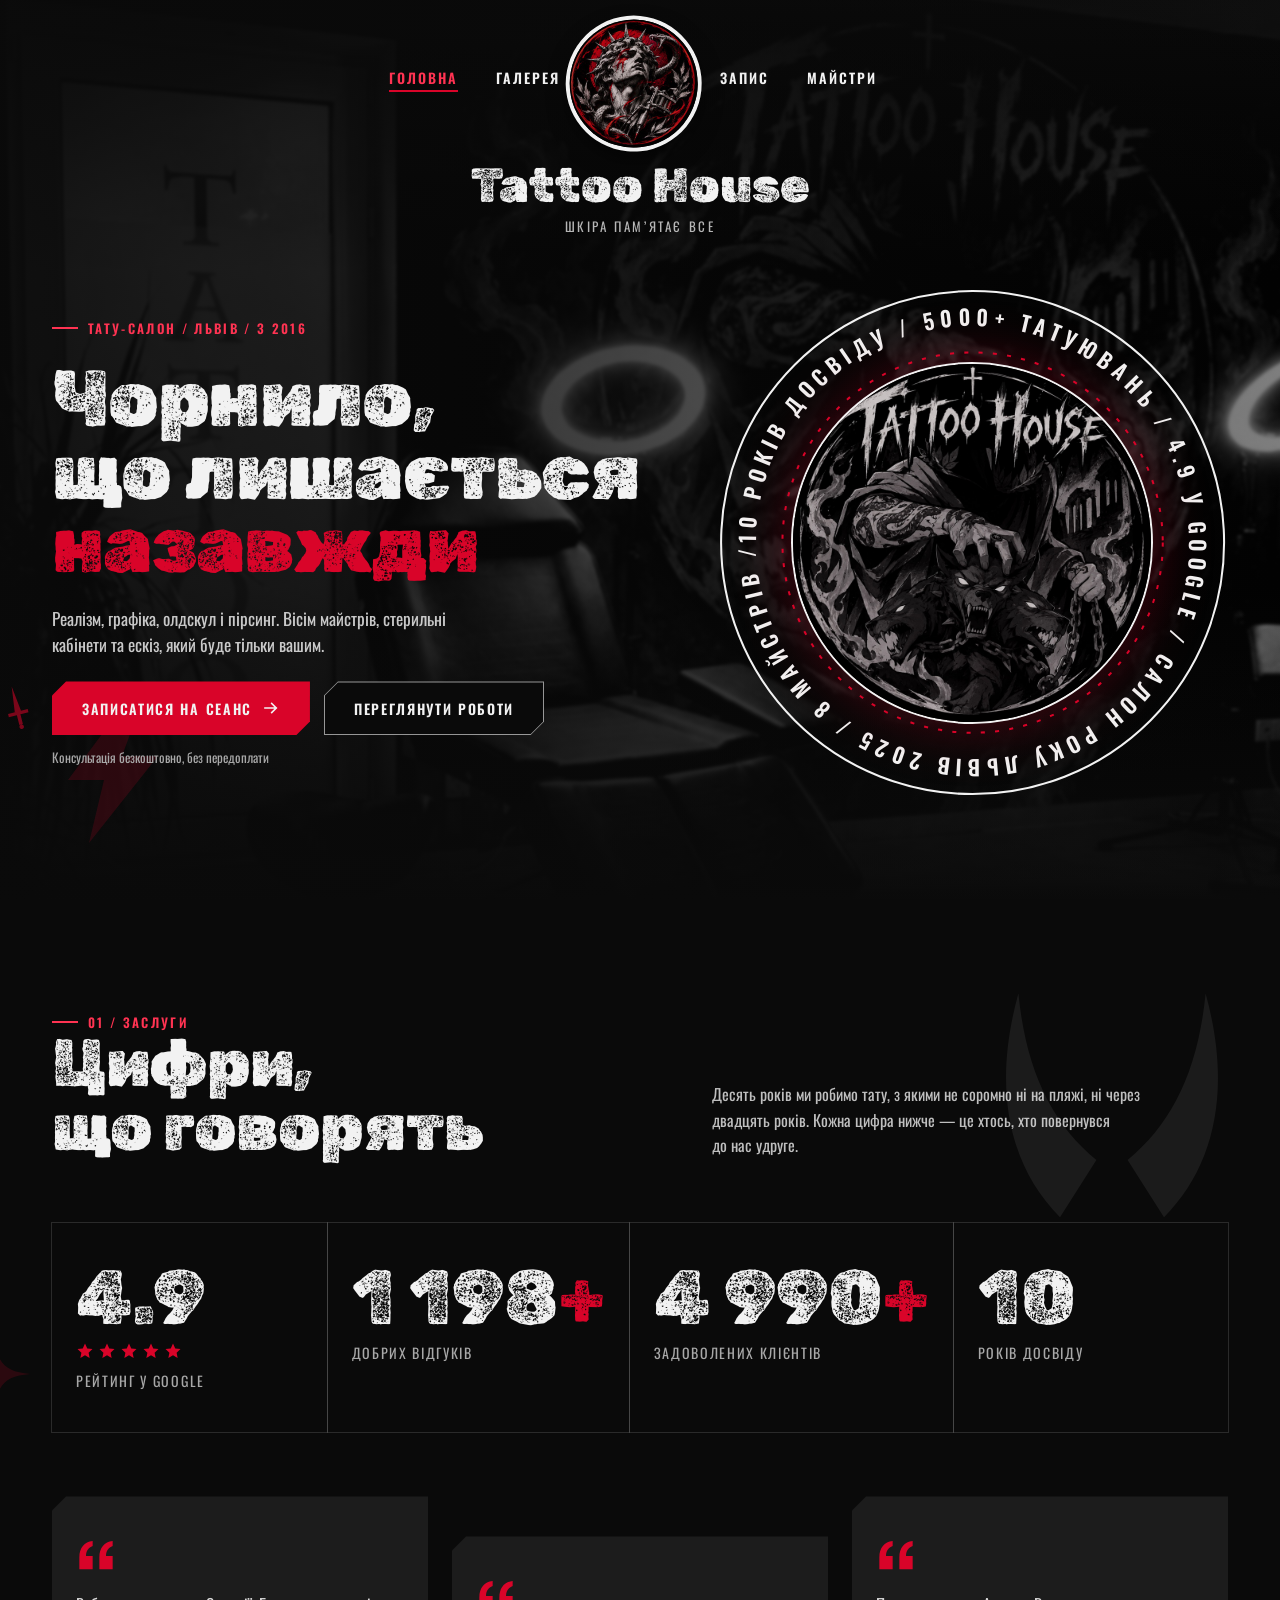
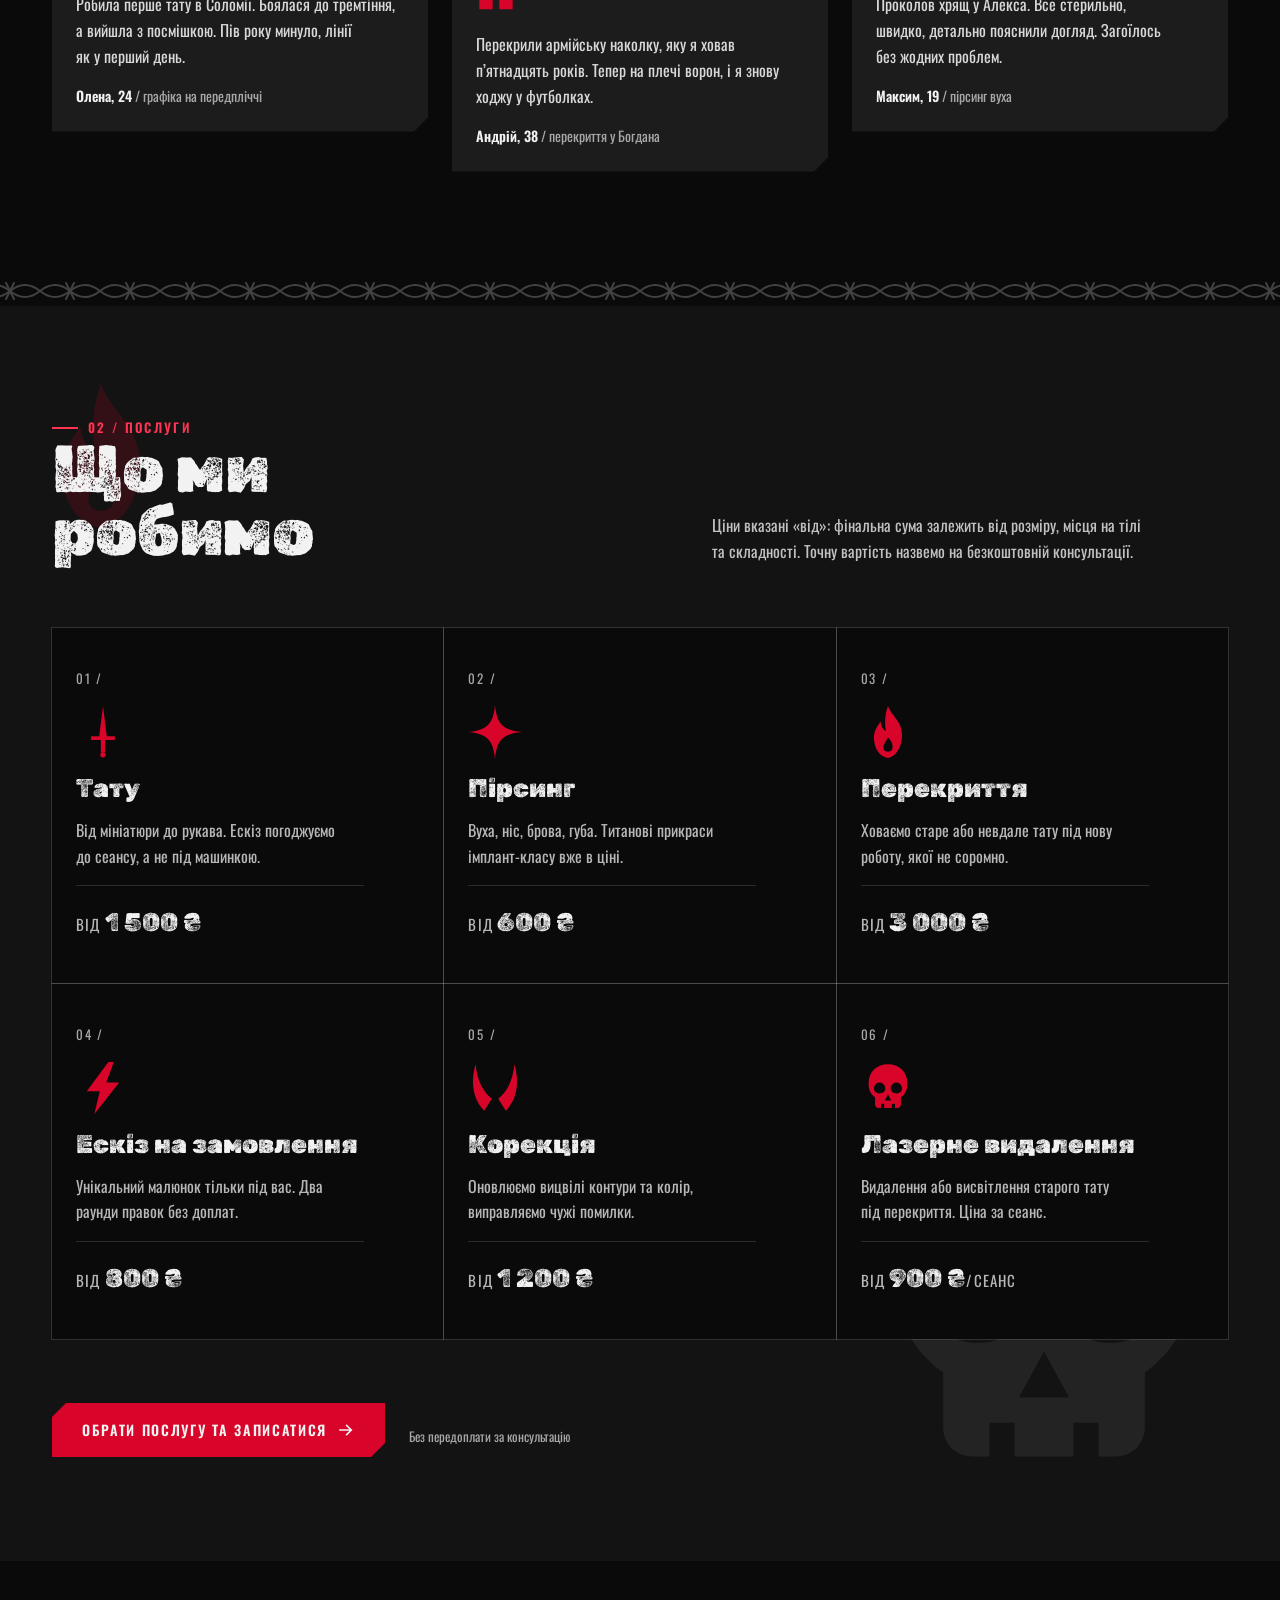
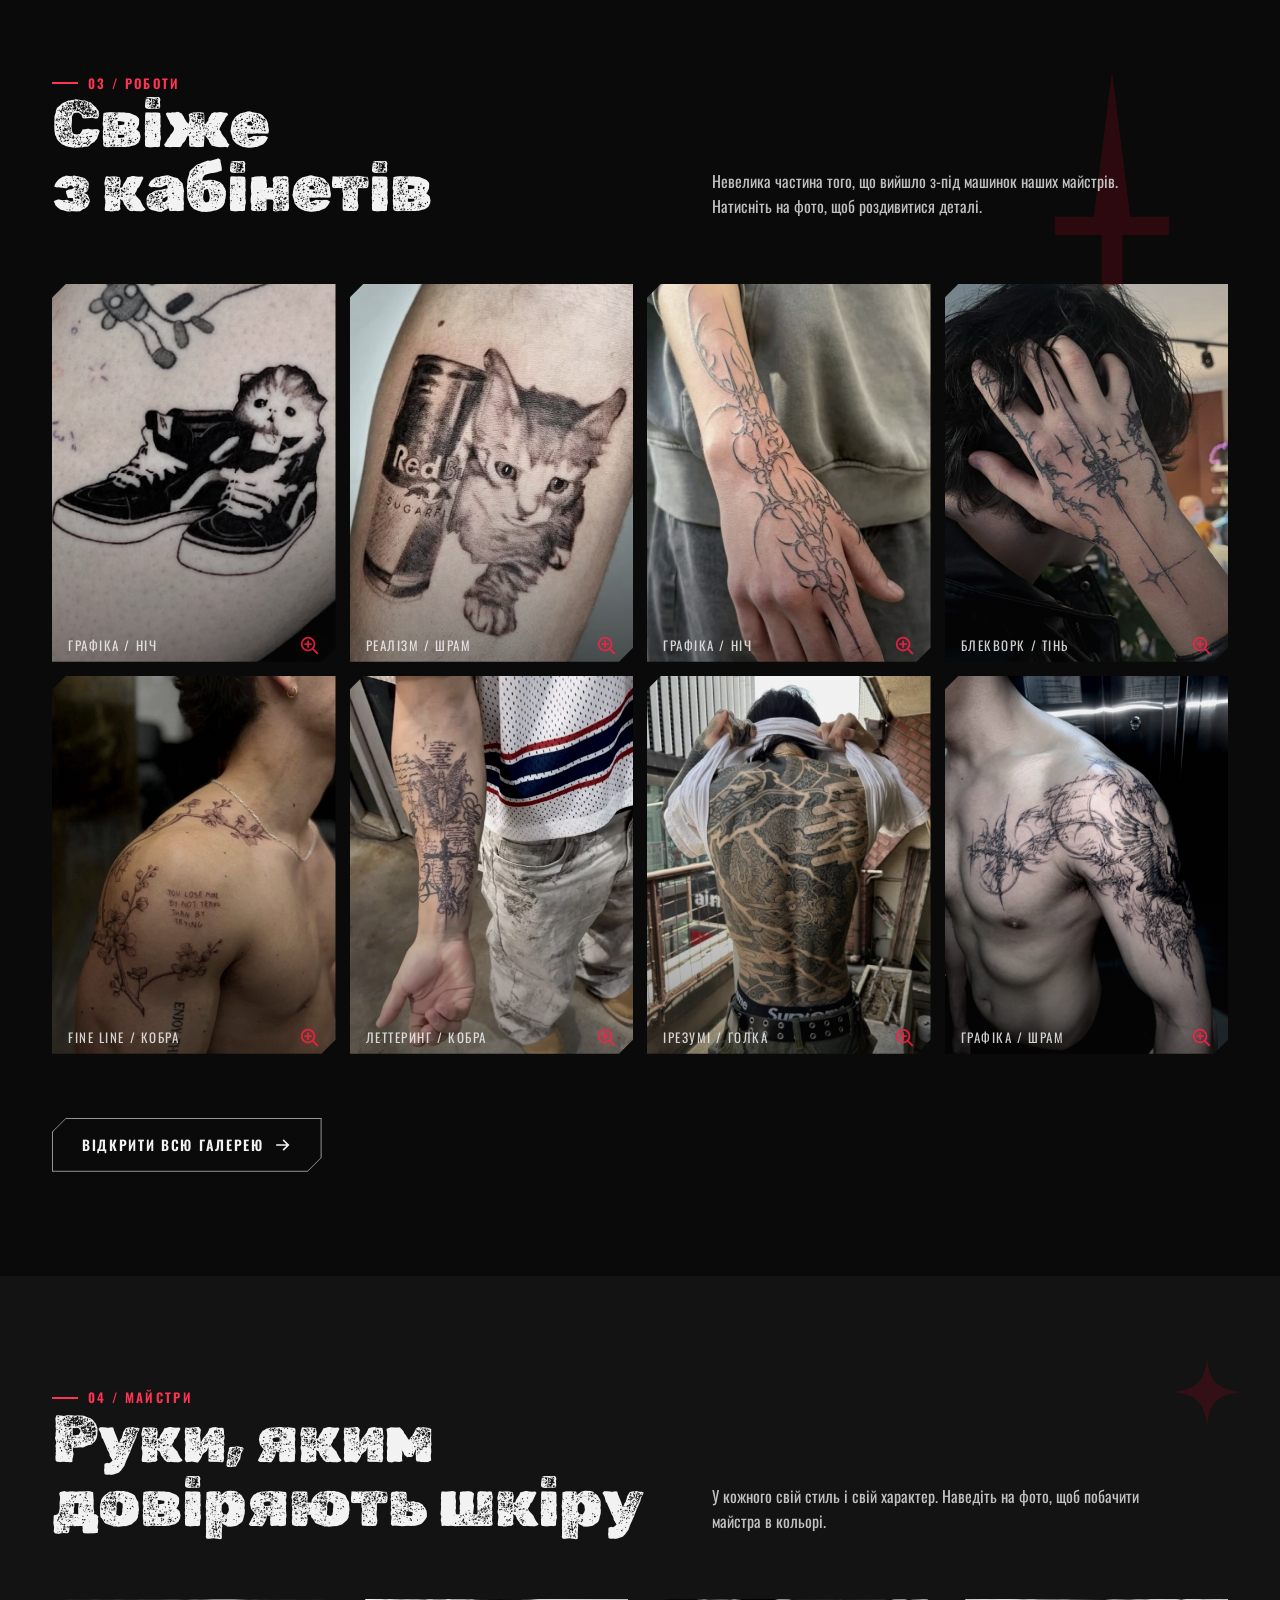
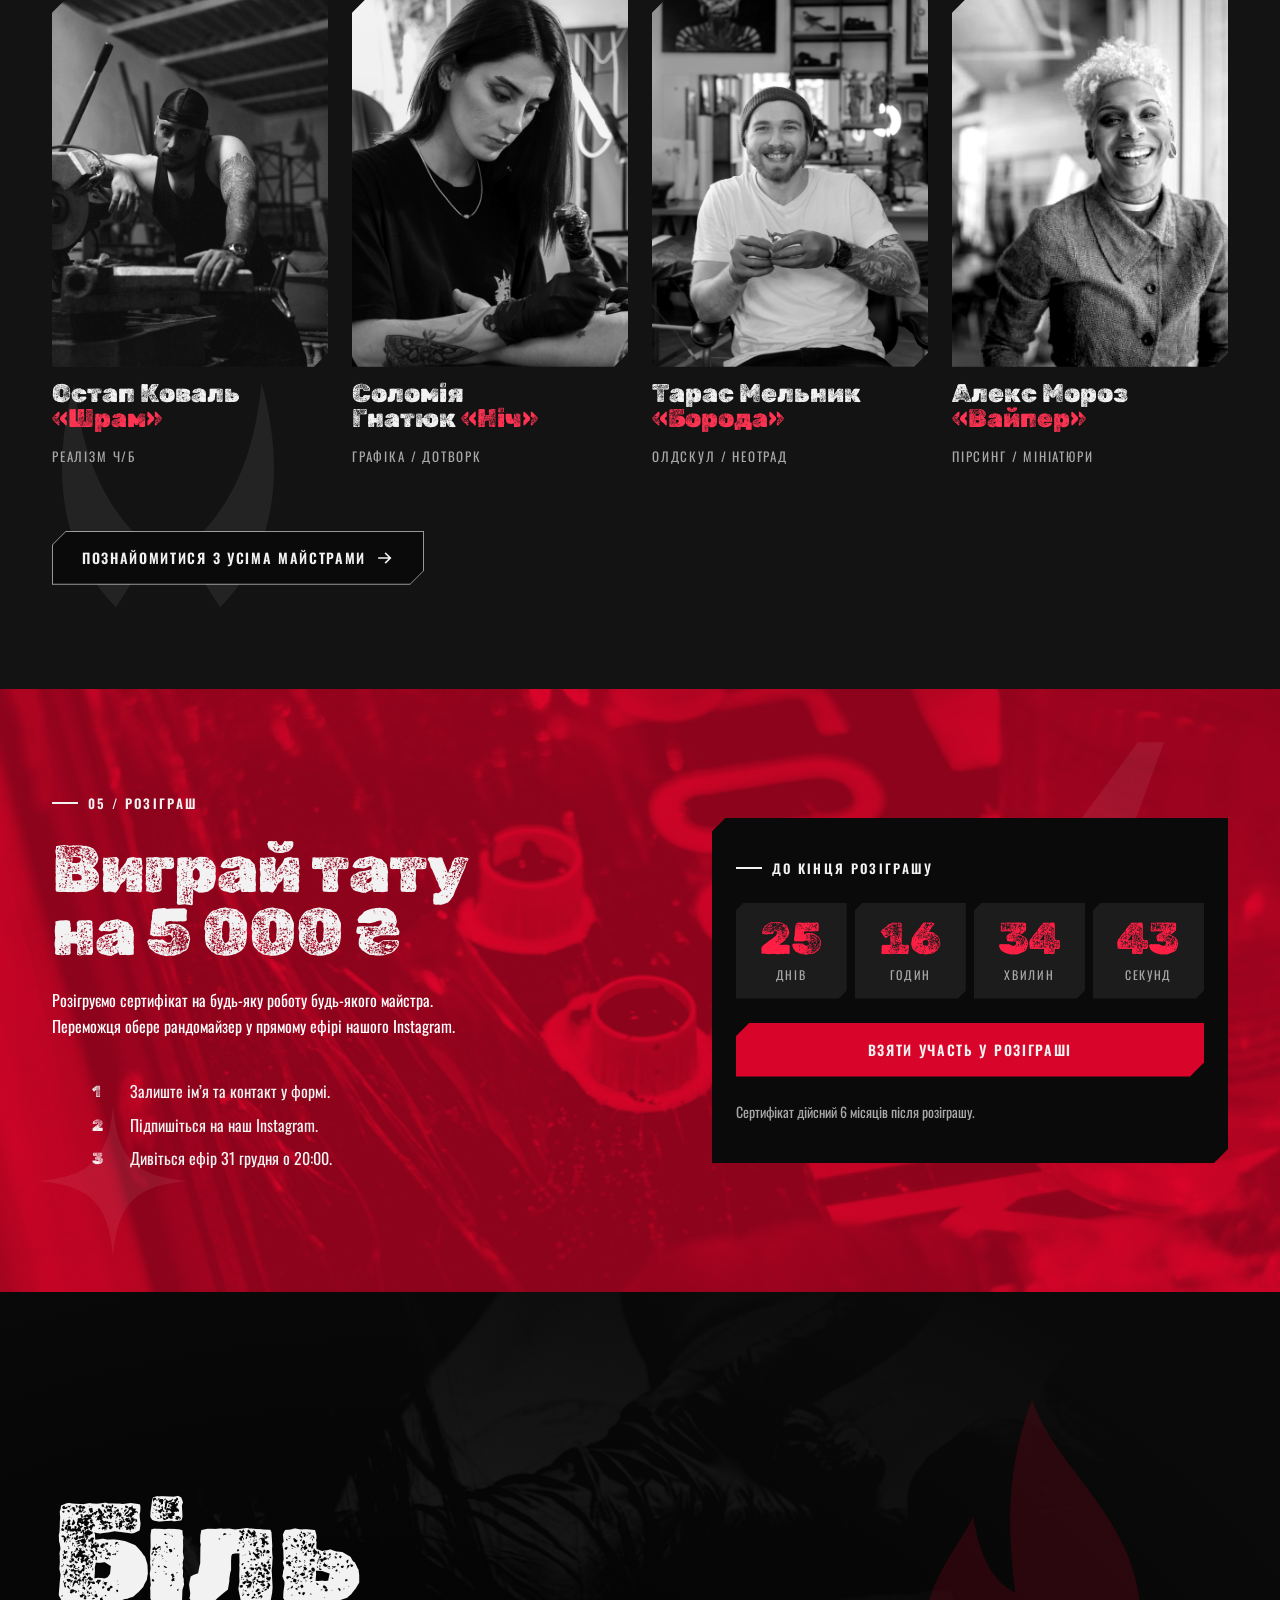
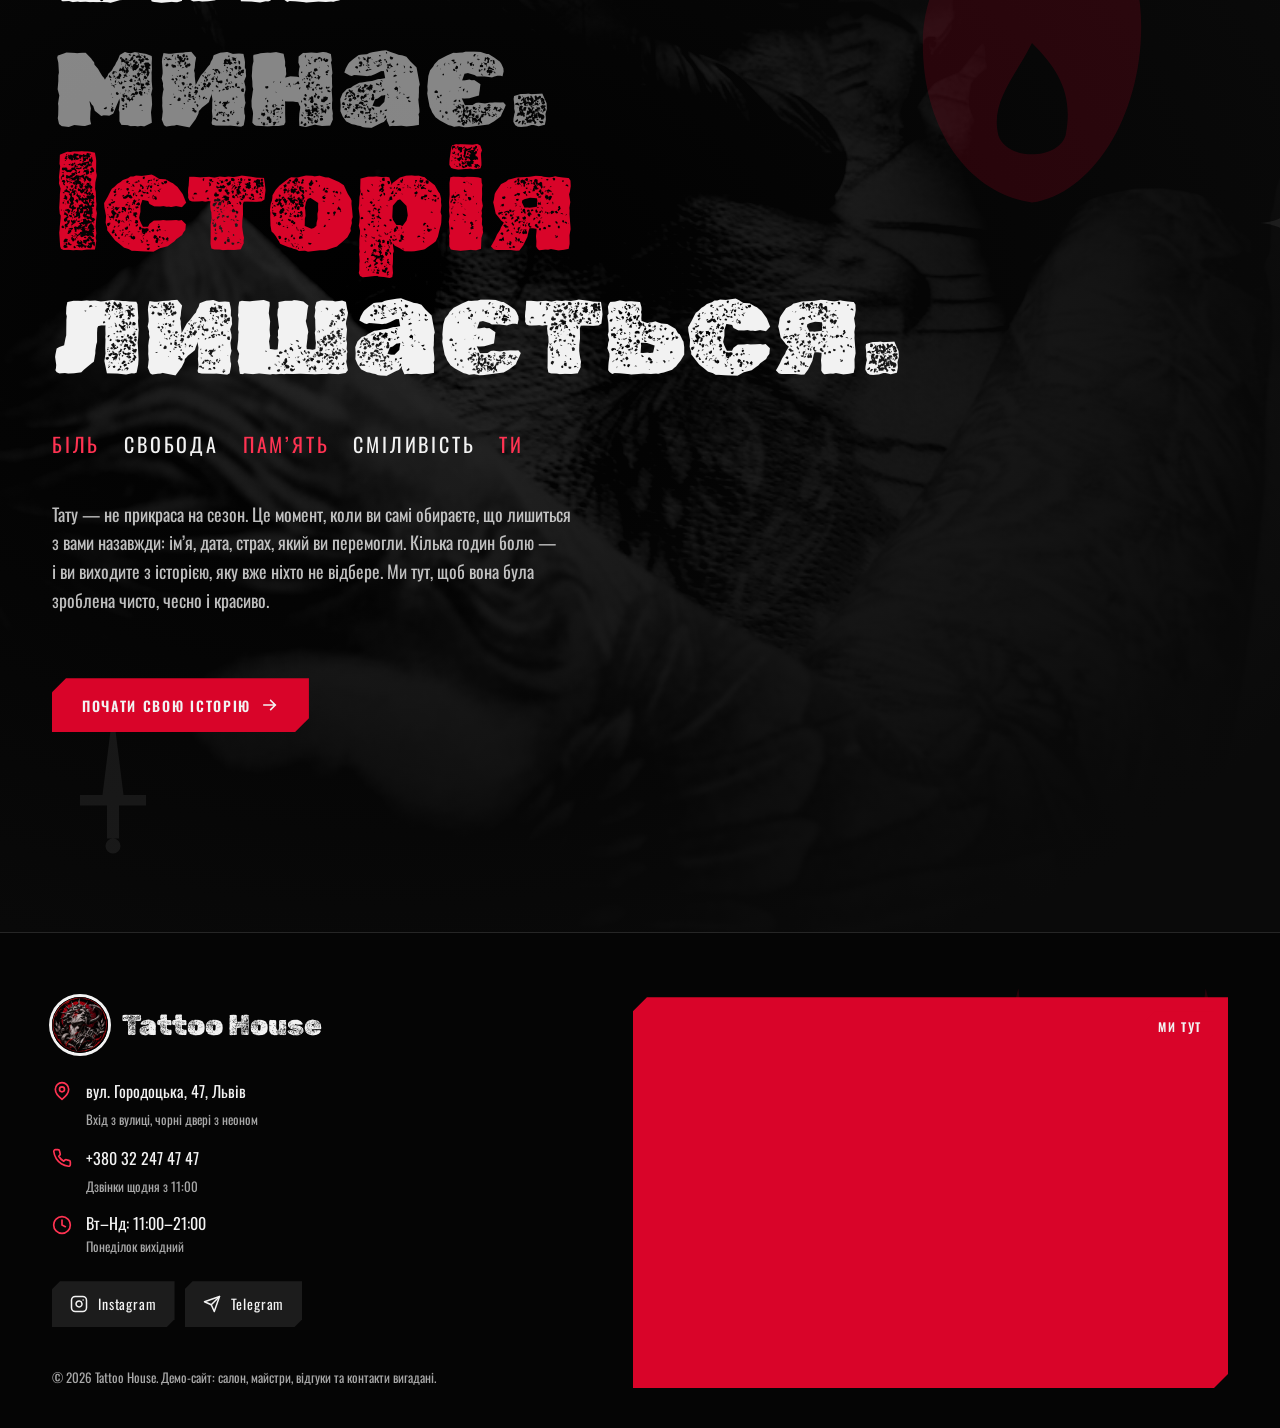
==== commit c5a09eb7: "fix: review findings - booking step bypass, phone mask, sticky receipt, focus rings, overlay close, " ====
--- a/index.html
+++ b/index.html
@@ -82,7 +82,7 @@
               <a class="btn btn--pulse" href="booking.html"><span class="btn__fill"></span><span class="btn__label">Записатися на&nbsp;сеанс</span><svg aria-hidden="true"><use href="#i-arrow"></use></svg></a>
               <a class="btn btn--ghost" href="gallery.html"><span class="btn__fill"></span><span class="btn__label">Переглянути роботи</span></a>
             </div>
-            <p class="reassure">Консультація та&nbsp;перший ескіз безкоштовно</p>
+            <p class="reassure">Консультація безкоштовно, без&nbsp;передоплати</p>
           </div>
         </div>
 
@@ -142,7 +142,7 @@
           </figure>
           <figure class="review" data-reveal="up">
             <svg class="review__mark" aria-hidden="true"><use href="#i-quote"></use></svg>
-            <blockquote><p>Перекрили армійську наколку, яку я&nbsp;ховав пятнадцять років. Тепер на&nbsp;плечі ворон, і&nbsp;я&nbsp;знову ходжу у&nbsp;футболках.</p></blockquote>
+            <blockquote><p>Перекрили армійську наколку, яку я&nbsp;ховав п’ятнадцять років. Тепер на&nbsp;плечі ворон, і&nbsp;я&nbsp;знову ходжу у&nbsp;футболках.</p></blockquote>
             <figcaption><strong>Андрій, 38</strong> / перекриття у&nbsp;Богдана</figcaption>
           </figure>
           <figure class="review" data-reveal="up">
--- a/style.css
+++ b/style.css
@@ -55,7 +55,6 @@
 @keyframes page-in { from { opacity: 0; } to { opacity: 1; } }
 main { animation: main-in 900ms var(--ease); }
 @keyframes main-in { from { filter: blur(10px); transform: translateY(14px); } to { filter: blur(0); transform: none; } }
-@view-transition { navigation: auto; }
 
 a, button, label, select, summary, [role="button"], input[type="checkbox"], input[type="radio"] { cursor: var(--cursor-hover); }
 img, svg { display: block; max-width: 100%; }
@@ -248,7 +247,7 @@
   transition: transform 500ms var(--ease);
 }
 .brand__sticker img { width: 100%; height: 100%; border-radius: 50%; object-fit: cover; }
-.brand__sticker.is-stuck { animation: stick 900ms var(--ease) both; }
+.brand__sticker.is-stuck { animation: stick 900ms var(--ease) backwards; }
 .brand:hover .brand__sticker { transform: translate(var(--dx), var(--dy)) rotate(calc(var(--rot) * -1)) scale(1.05); }
 @keyframes stick {
   0% { opacity: 0; transform: translate(var(--dx), calc(var(--dy) - 40px)) rotate(calc(var(--rot) - 30deg)) scale(1.7); }
@@ -381,9 +380,9 @@
 @keyframes spin { to { transform: rotate(360deg); } }
 
 /* stats */
-.stats { display: grid; grid-template-columns: repeat(2, 1fr); gap: 2px; background: var(--line); }
+.stats { display: grid; grid-template-columns: repeat(2, 1fr); gap: 1px; }
 @media (min-width: 900px) { .stats { grid-template-columns: repeat(4, 1fr); } }
-.stat { background: var(--bg); padding: var(--s4) var(--s3); display: grid; gap: 10px; align-content: start; }
+.stat { background: var(--bg); box-shadow: 0 0 0 1px var(--line); padding: var(--s4) var(--s3); display: grid; gap: 10px; align-content: start; }
 .stat__num { font-family: var(--f-display); font-size: clamp(2.6rem, 6vw, 5rem); line-height: .9; color: var(--white); white-space: nowrap; }
 .stat__num .accent { color: var(--red); }
 .stat__label { font-size: 14px; text-transform: uppercase; letter-spacing: .12em; color: var(--grey); }
@@ -402,16 +401,16 @@
 .review figcaption strong { color: var(--white); font-weight: 600; }
 
 /* services */
-.services { display: grid; gap: 2px; background: var(--line); }
+.services { display: grid; gap: 1px; }
 @media (min-width: 640px) { .services { grid-template-columns: repeat(2, 1fr); } }
 @media (min-width: 1000px) { .services { grid-template-columns: repeat(3, 1fr); } }
 .service {
   position: relative; display: grid; gap: var(--s2); align-content: start;
-  padding: var(--s4) var(--s3); background: var(--bg);
-  transition: transform 500ms var(--ease), background 500ms var(--ease);
+  padding: var(--s4) var(--s3); background: var(--bg); box-shadow: 0 0 0 1px var(--line);
+  transition: transform 500ms var(--ease), translate 500ms var(--ease), background 500ms var(--ease);
 }
 .service::before { content: ""; position: absolute; inset: 0; border: 2px solid var(--red); opacity: 0; transition: opacity 400ms var(--ease); pointer-events: none; }
-.service:hover { transform: translateY(-6px); background: var(--bg-2); z-index: 1; }
+.service:hover { translate: 0 -6px; background: var(--bg-2); z-index: 1; }
 .service:hover::before { opacity: 1; }
 .service__num { font-size: 13px; letter-spacing: .14em; color: var(--grey); }
 .service__icon { width: 54px; height: 54px; color: var(--red); transition: transform 700ms var(--ease); }
@@ -443,8 +442,8 @@
 .masters { display: grid; gap: var(--s3); }
 @media (min-width: 560px) { .masters { grid-template-columns: repeat(2, 1fr); } }
 @media (min-width: 1000px) { .masters { grid-template-columns: repeat(4, 1fr); } }
-.master { position: relative; display: grid; align-content: start; gap: 14px; transition: transform 500ms var(--ease); }
-.master:hover { transform: translateY(-8px); }
+.master { position: relative; display: grid; align-content: start; gap: 14px; transition: translate 500ms var(--ease); }
+.master:hover { translate: 0 -8px; }
 .master__photo { position: relative; aspect-ratio: 3 / 4; overflow: hidden; background: var(--bg-3); clip-path: var(--chamfer); }
 .master__photo::after { content: ""; position: absolute; inset: 0; border: 3px solid var(--red); clip-path: var(--chamfer); opacity: 0; transition: opacity 400ms var(--ease); }
 .master:hover .master__photo::after { opacity: 1; }
@@ -577,6 +576,7 @@
 .tag--red { background: var(--red); }
 .master-card__facts { display: grid; grid-template-columns: 1fr 1fr; gap: 2px; background: var(--line); margin: 6px 0; }
 .master-card__facts div { background: var(--bg); padding: 12px 14px 12px 0; }
+.master-card__facts div + div { padding-left: 14px; }
 .master-card__facts dt { font-size: 12px; letter-spacing: .14em; text-transform: uppercase; color: var(--grey); }
 .master-card__facts dd { margin: 4px 0 0; font-size: 17px; font-weight: 600; }
 .master-card p { color: rgba(242,242,242,.78); }
@@ -594,7 +594,7 @@
 .progress__step.is-done::before { background: rgba(217,4,41,.6); }
 .progress__step.is-current::before { background: var(--red-hi); box-shadow: 0 0 12px rgba(255,31,69,.7); }
 .progress__step:disabled { cursor: var(--cursor); }
-@media (max-width: 560px) { .progress__step span { display: none; } }
+@media (max-width: 560px) { .progress__step span { position: absolute; width: 1px; height: 1px; overflow: hidden; clip: rect(0 0 0 0); white-space: nowrap; } }
 
 .step { animation: step-in 600ms var(--ease) both; }
 .step.is-back { animation-name: step-in-back; }
@@ -614,7 +614,6 @@
 .option:hover .option__box { transform: translateY(-3px); background: var(--bg-3); }
 .option input:checked + .option__box { background: #1f0a0e; }
 .option input:checked + .option__box::after { opacity: 1; }
-.option input:focus-visible + .option__box { outline: 2px solid var(--red-hi); outline-offset: 2px; }
 .option__icon { width: 40px; height: 40px; color: var(--red); }
 .option__thumb { width: 44px; height: 56px; object-fit: cover; filter: grayscale(1); clip-path: var(--chamfer-sm); transition: filter 500ms; }
 .option input:checked + .option__box .option__thumb, .option:hover .option__thumb { filter: none; }
@@ -663,8 +662,8 @@
   -webkit-mask: conic-gradient(from -45deg at bottom, #0000, #000 1deg 89deg, #0000 90deg) 50% / calc(2 * var(--zz)) 100%, conic-gradient(from 135deg at top, #0000, #000 1deg 89deg, #0000 90deg) 50% / calc(2 * var(--zz)) 100%;
   -webkit-mask-composite: source-in;
   mask: conic-gradient(from -45deg at bottom, #0000, #000 1deg 89deg, #0000 90deg) 50% / calc(2 * var(--zz)) 100% intersect, conic-gradient(from 135deg at top, #0000, #000 1deg 89deg, #0000 90deg) 50% / calc(2 * var(--zz)) 100%;
-  filter: drop-shadow(0 18px 30px rgba(0,0,0,.5));
-}
+}
+.receipt-wrap { filter: drop-shadow(0 18px 30px rgba(0,0,0,.5)); }
 .receipt__head { text-align: center; }
 .receipt__brand { font-family: var(--f-display); font-size: 1.6rem; line-height: 1.1; color: #111; }
 .receipt__sep { border: 0; border-top: 2px dashed #8b8b8b; margin: 14px 0; }
@@ -703,3 +702,18 @@
   .art--xl { --size: 220px; }
   .page-hero .art--tr { top: auto; bottom: 8%; right: -30px; }
 }
+.page-hero--short { padding: var(--s5) 0 var(--s4); }
+.booking__main { min-width: 0; }
+.receipt-wrap .art { top: -30px; right: -20px; }
+@media (max-width: 420px) {
+  .btn { padding: 0 20px; letter-spacing: .1em; }
+  .step__nav .btn--sm { padding: 0 16px; }
+}
+
+/* focus rings drawn inside, so clip-path does not cut them */
+.option input:focus-visible + .option__box,
+.slot:focus-visible, .cal__btn:focus-visible, .cal__day:focus-visible,
+.lightbox__nav:focus-visible, .socials a:focus-visible, .work:focus-visible,
+.progress__step:focus-visible { outline: 2px solid #fff; outline-offset: -4px; }
+
+#booking { overflow: visible; overflow: clip; }
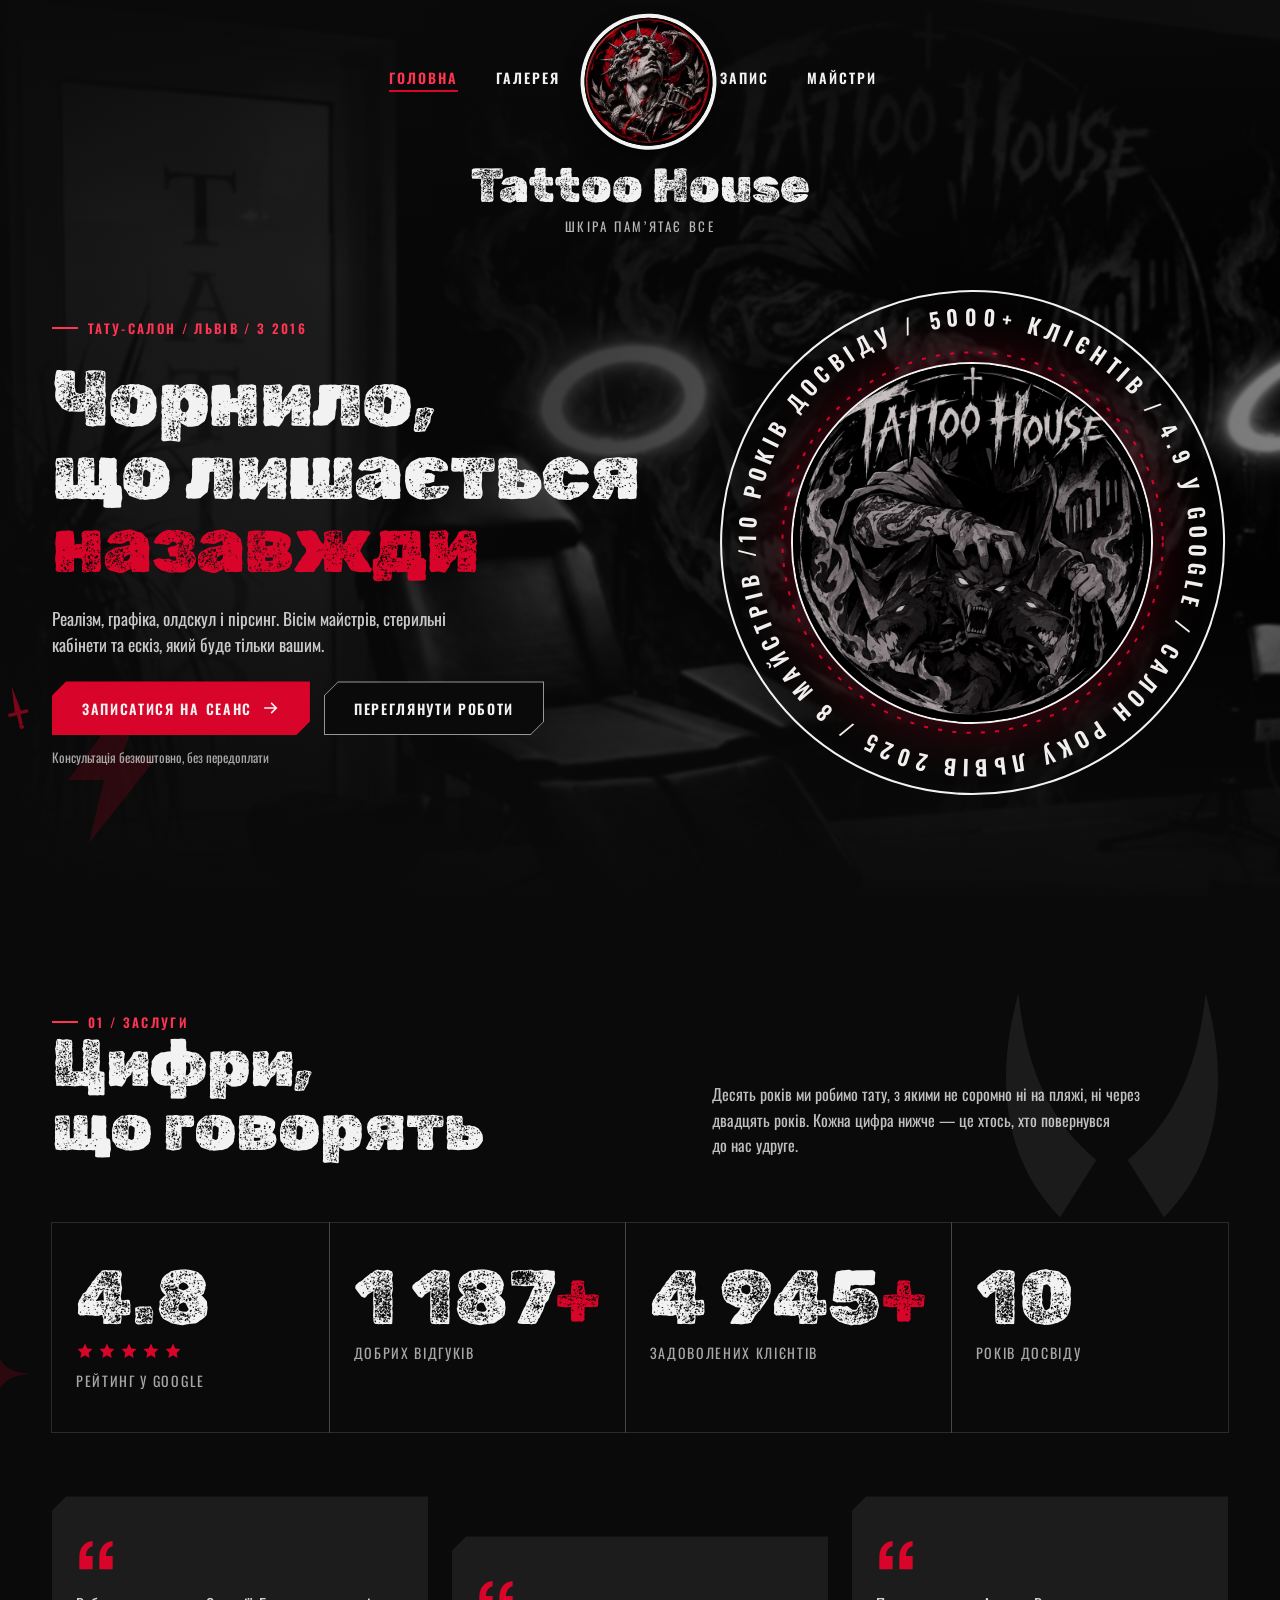
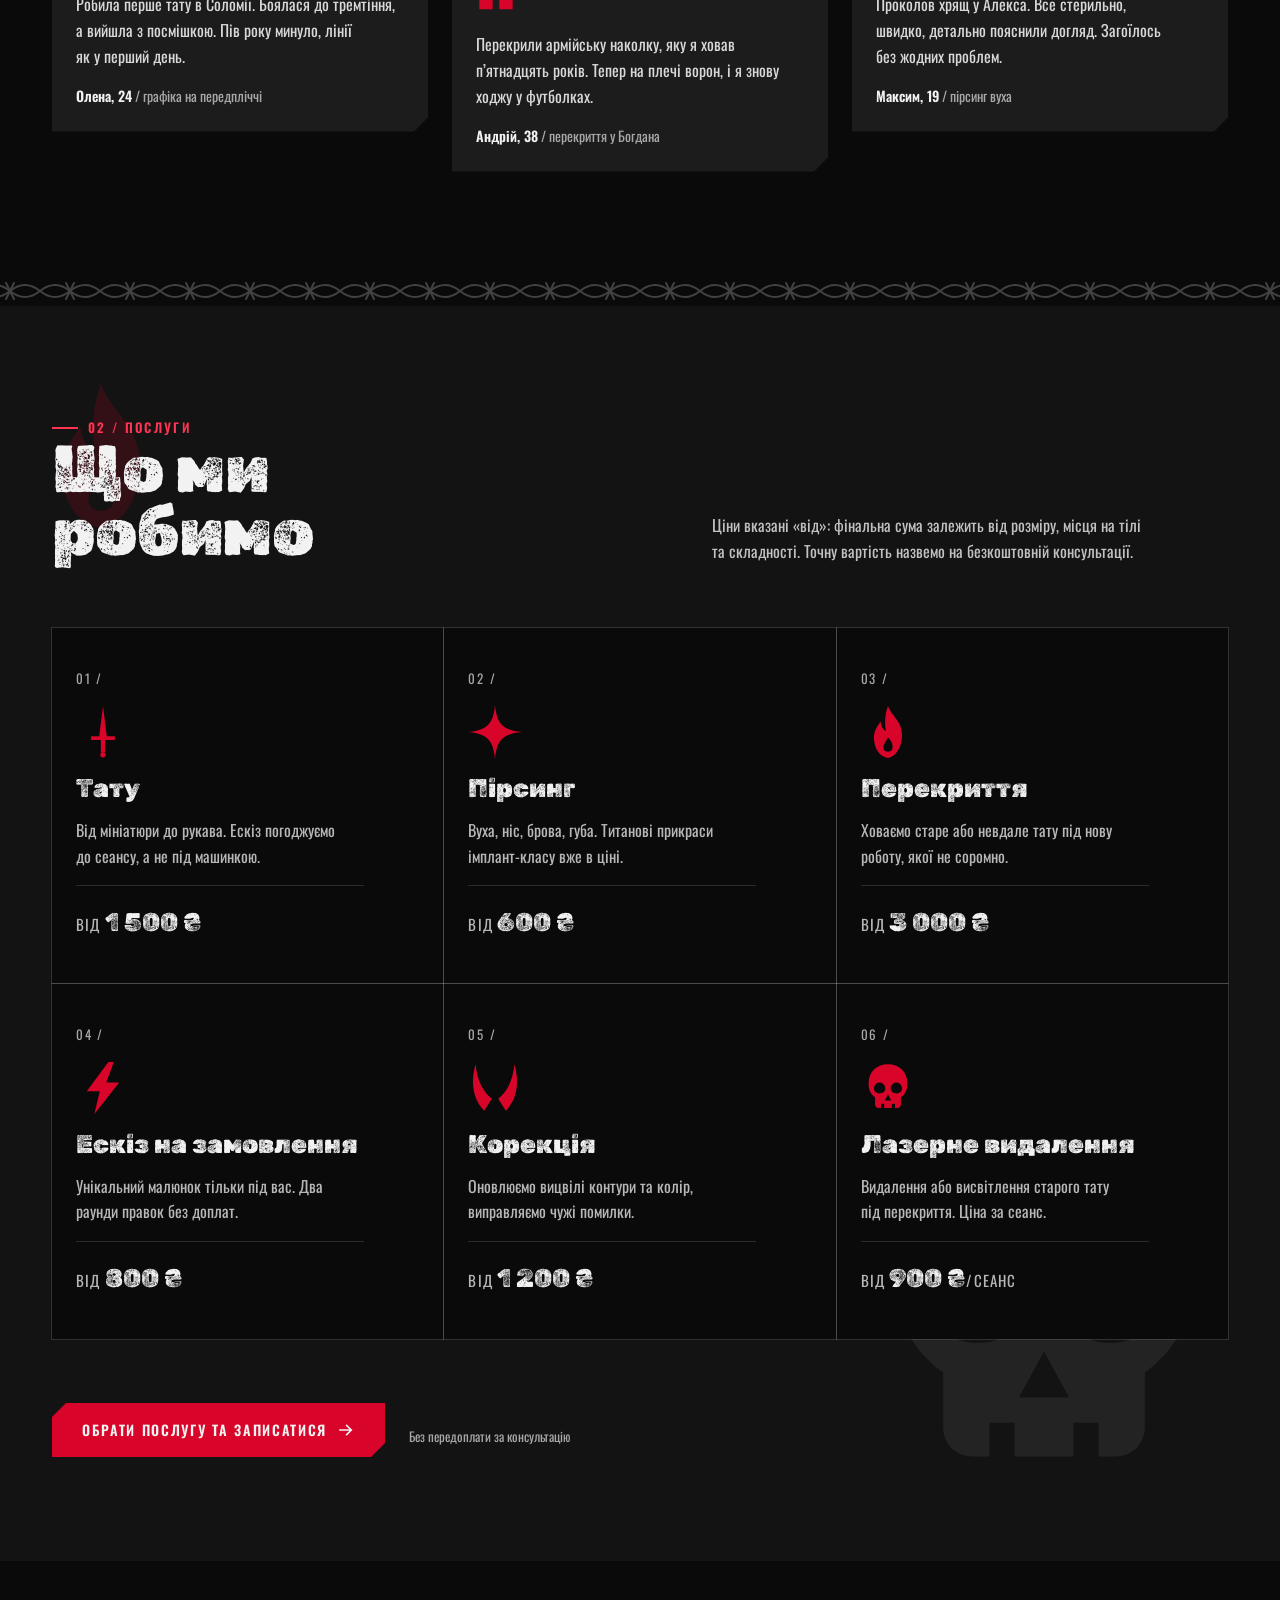
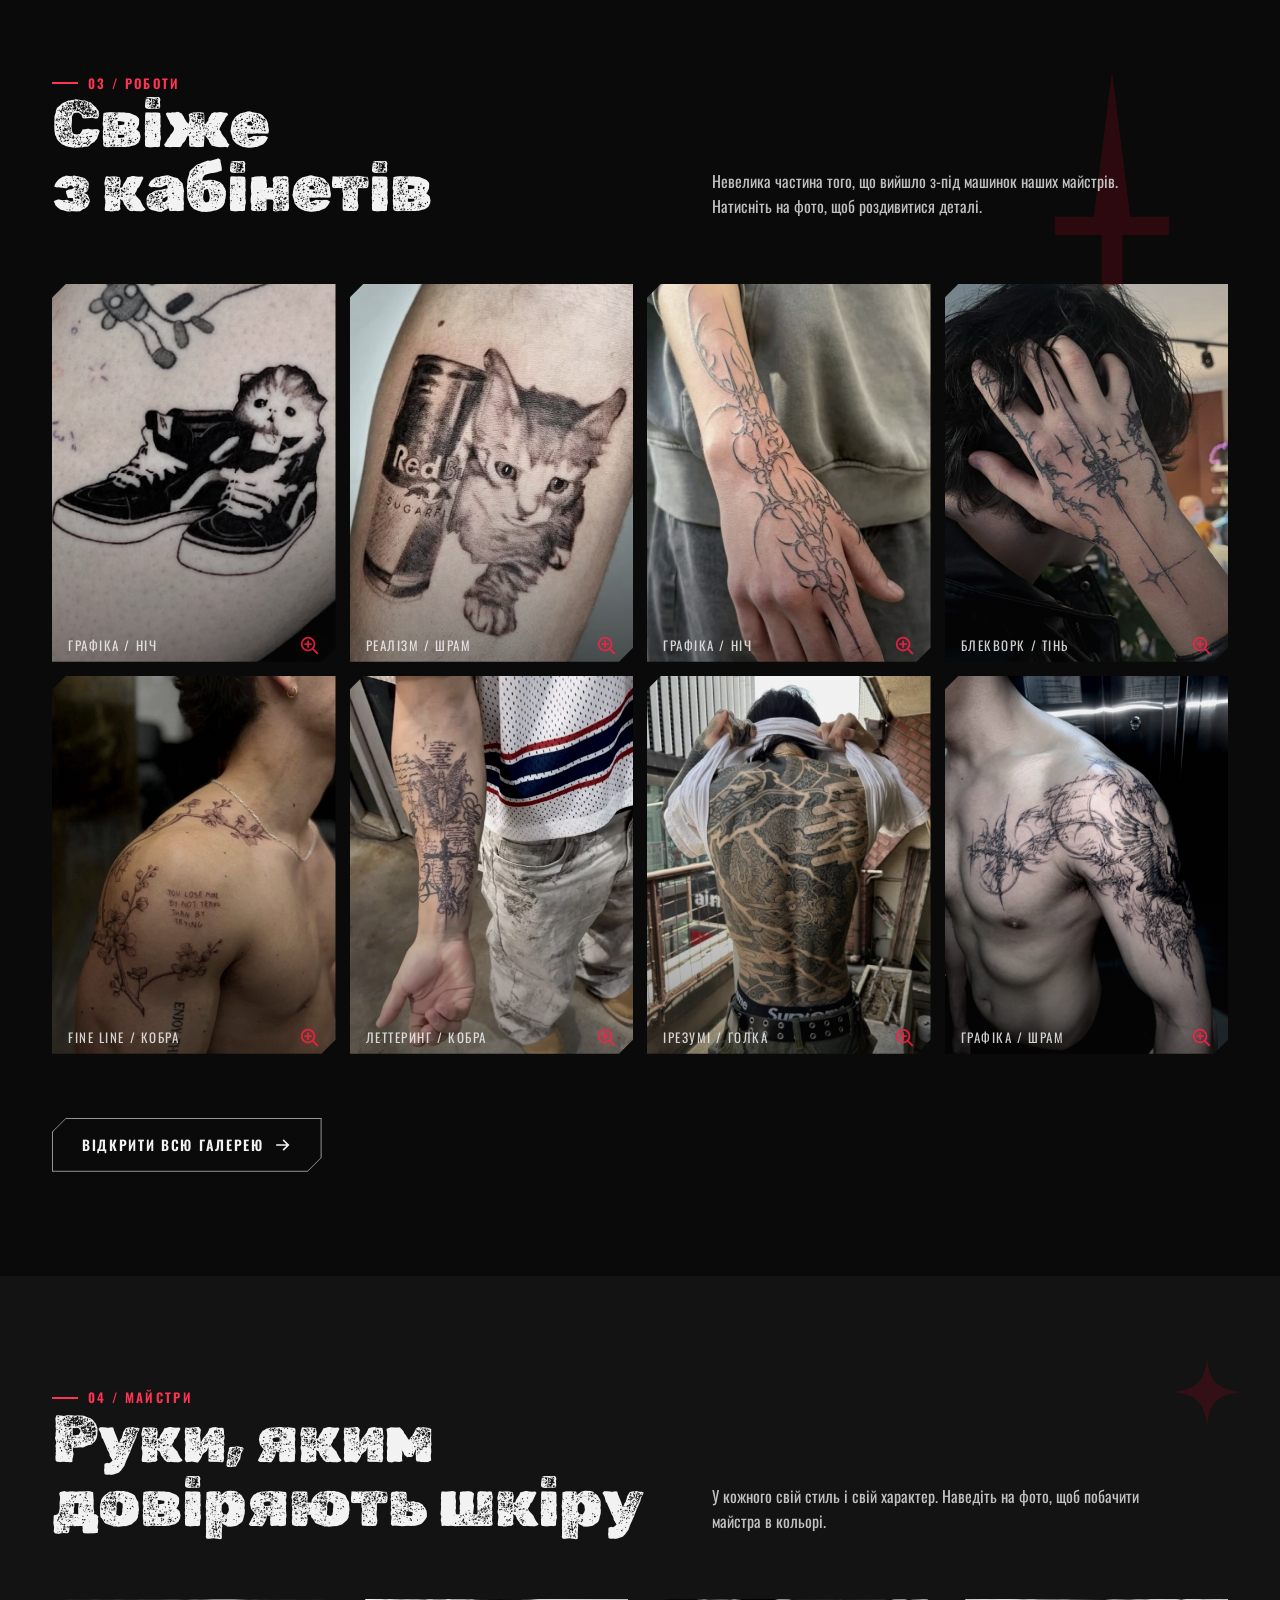
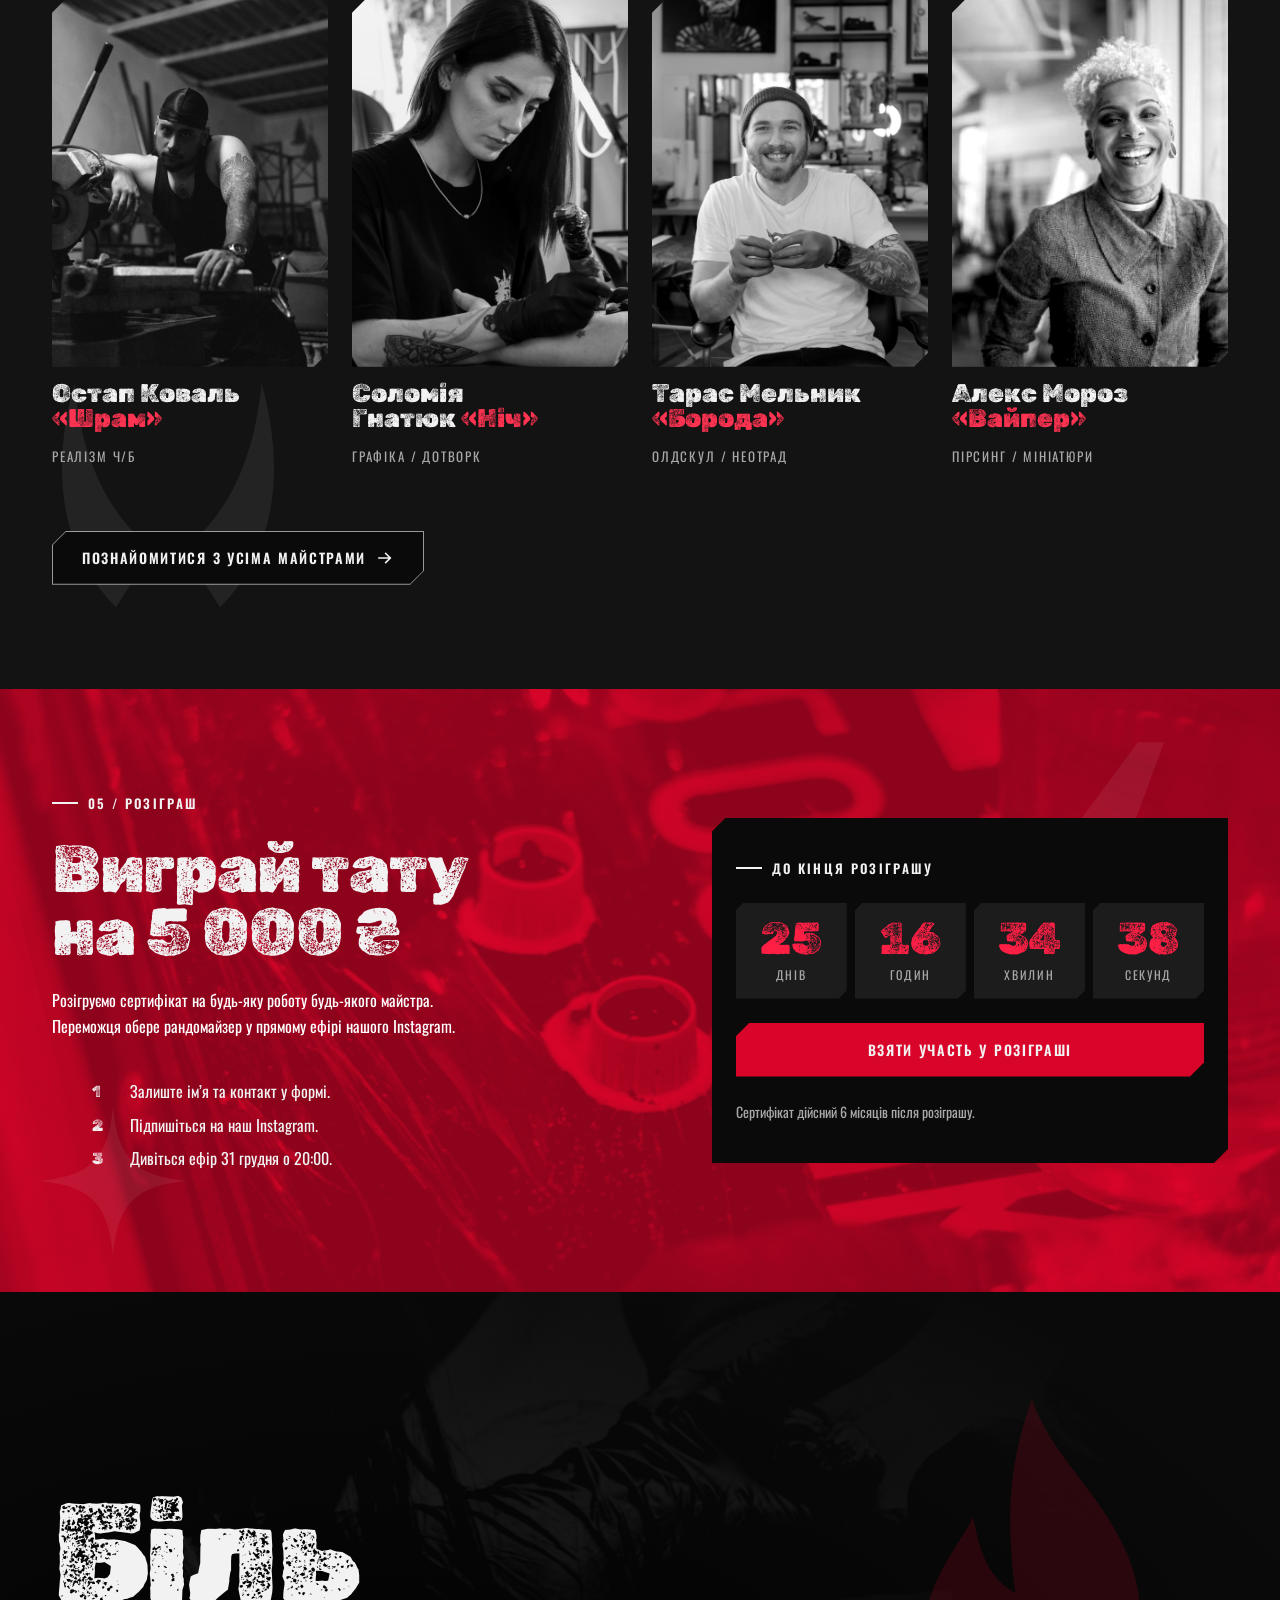
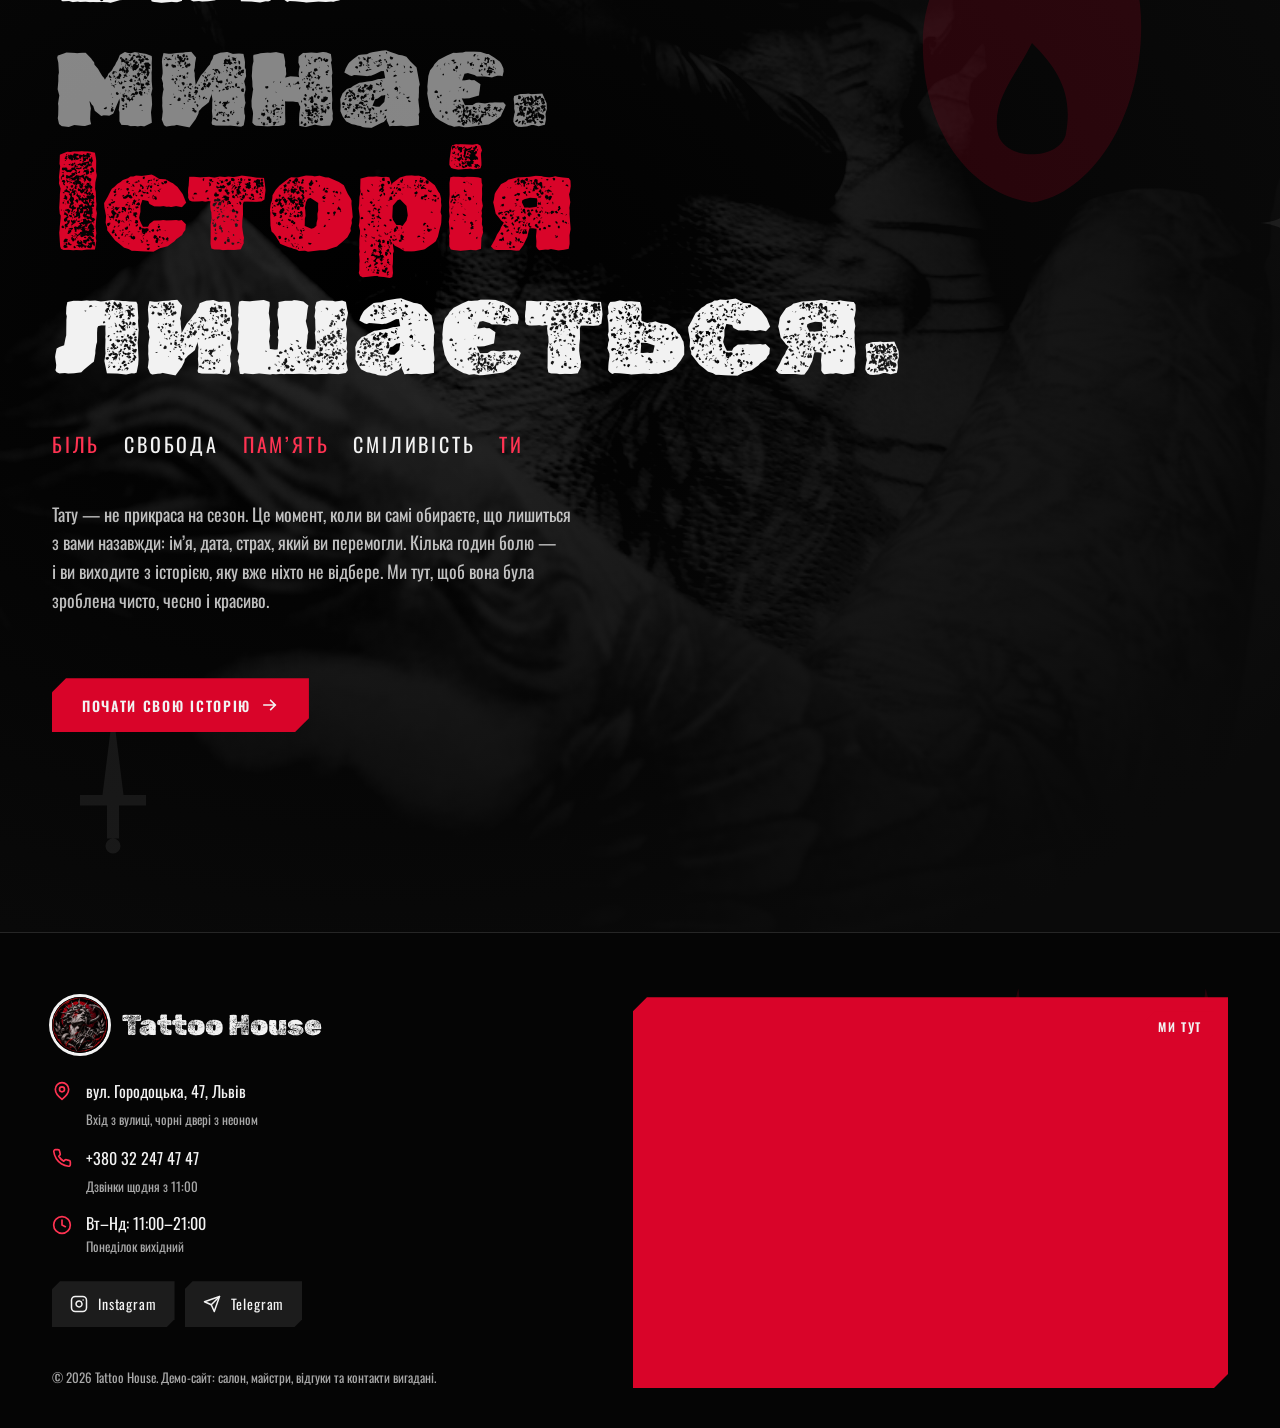
==== commit ce3a3886: "feat: supabase schema, seed and site data layer - supabase/schema.sql: tables, RLS, create_booking /" ====
--- a/index.html
+++ b/index.html
@@ -20,8 +20,12 @@
   <link rel="stylesheet" href="https://fonts.googleapis.com/css2?family=Oswald:wght@400;600&family=Rubik+Dirt&display=swap">
   <link rel="stylesheet" href="style.css">
   <script>document.documentElement.classList.add('js');</script>
+  <!-- config.js: ключі Supabase (генерується, у git немає); без нього сайт працює на стартових даних -->
+  <script src="config.js" defer></script>
+  <script src="lib/seed-data.js" defer></script>
+  <script src="lib/site-data.js" defer></script>
   <script src="script.js" defer></script>
-  <script type="application/ld+json">
+  <script type="application/ld+json" id="ld-json">
   { "@context": "https://schema.org", "@type": "TattooParlor",
     "name": "Tattoo House", "description": "Демо-сайт вигаданого тату-салону",
     "telephone": "+380322474747", "image": "https://stailer42.github.io/tattoo-house/assets/img/og.jpg",
@@ -35,7 +39,7 @@
 
   <header class="site-header">
     <nav class="site-header__bar" aria-label="Головне меню">
-      <a class="header-icon" href="tel:+380322474747" aria-label="Зателефонувати в салон"><svg aria-hidden="true"><use href="#i-phone"></use></svg></a>
+      <a class="header-icon" data-info-tel href="tel:+380322474747" aria-label="Зателефонувати в салон"><svg aria-hidden="true"><use href="#i-phone"></use></svg></a>
       <ul class="nav-list nav-list--left">
         <li><a href="index.html" aria-current="page">Головна</a></li>
         <li><a href="gallery.html">Галерея</a></li>
@@ -91,12 +95,12 @@
             <defs><path id="ring-path" d="M250,250 m-212,0 a212,212 0 1,1 424,0 a212,212 0 1,1 -424,0"/></defs>
             <circle class="ring-line" cx="250" cy="250" r="246"/>
             <circle class="ring-dash" cx="250" cy="250" r="186"/>
-            <text><textPath href="#ring-path" textLength="1326" lengthAdjust="spacing">10 РОКІВ ДОСВІДУ / 5000+ ТАТУЮВАНЬ / 4.9 У GOOGLE / САЛОН РОКУ ЛЬВІВ 2025 / 8 МАЙСТРІВ /</textPath></text>
+            <text><textPath id="ring-text" href="#ring-path" textLength="1326" lengthAdjust="spacing">10 РОКІВ ДОСВІДУ / 5000+ КЛІЄНТІВ / 4.9 У GOOGLE / САЛОН РОКУ ЛЬВІВ 2025 / 8 МАЙСТРІВ /</textPath></text>
           </svg>
           <div class="orbit__img">
             <img src="assets/img/tattoo-circle.jpg" alt="Фірмова ілюстрація Tattoo House: постать у каптурі тримає цербера на ланцюгу" width="900" height="900" fetchpriority="high">
           </div>
-          <p class="sr-only">10 років досвіду, понад 5000 татуювань, рейтинг 4.9 у Google, салон року Львів 2025, 8 майстрів.</p>
+          <p class="sr-only" id="ring-sr">10 років досвіду, понад 5000 клієнтів, рейтинг 4.9 у Google, салон року Львів 2025, 8 майстрів.</p>
         </div>
       </div>
     </section>
@@ -115,26 +119,26 @@
         </div>
 
         <div class="stats" data-stagger>
-          <div class="stat" data-reveal="up" data-count="4.9" data-decimals="1">
+          <div class="stat" data-reveal="up" data-stat="rating" data-count="4.9" data-decimals="1">
             <p class="stat__num"><span class="js-count">4.9</span></p>
             <div class="stars" aria-hidden="true"><svg><use href="#i-star5"></use></svg><svg><use href="#i-star5"></use></svg><svg><use href="#i-star5"></use></svg><svg><use href="#i-star5"></use></svg><svg><use href="#i-star5"></use></svg></div>
             <p class="stat__label">Рейтинг у&nbsp;Google</p>
           </div>
-          <div class="stat" data-reveal="up" data-count="1200">
+          <div class="stat" data-reveal="up" data-stat="reviews" data-count="1200">
             <p class="stat__num"><span class="js-count">1&nbsp;200</span><span class="accent">+</span></p>
             <p class="stat__label">Добрих відгуків</p>
           </div>
-          <div class="stat" data-reveal="up" data-count="5000">
+          <div class="stat" data-reveal="up" data-stat="clients" data-count="5000">
             <p class="stat__num"><span class="js-count">5&nbsp;000</span><span class="accent">+</span></p>
             <p class="stat__label">Задоволених клієнтів</p>
           </div>
-          <div class="stat" data-reveal="up" data-count="10">
+          <div class="stat" data-reveal="up" data-stat="years" data-count="10">
             <p class="stat__num"><span class="js-count">10</span></p>
             <p class="stat__label">Років досвіду</p>
           </div>
         </div>
 
-        <div class="reviews" data-stagger>
+        <div class="reviews" id="reviews-mount" data-limit="3" data-stagger>
           <figure class="review" data-reveal="up">
             <svg class="review__mark" aria-hidden="true"><use href="#i-quote"></use></svg>
             <blockquote><p>Робила перше тату в&nbsp;Соломії. Боялася до&nbsp;тремтіння, а&nbsp;вийшла з&nbsp;посмішкою. Пів року минуло, лінії як&nbsp;у&nbsp;перший день.</p></blockquote>
@@ -221,12 +225,12 @@
       <div class="container">
         <div class="giveaway__intro" data-reveal="left">
           <p class="label">05 / Розіграш</p>
-          <h2 id="giveaway-title">Виграй тату<br>на&nbsp;5&nbsp;000&nbsp;₴</h2>
+          <h2 id="giveaway-title">Виграй тату<br>на&nbsp;<span data-gw="prize">5&nbsp;000&nbsp;₴</span></h2>
           <p class="giveaway__text">Розігруємо сертифікат на&nbsp;будь-яку роботу будь-якого майстра. Переможця обере рандомайзер у&nbsp;прямому ефірі нашого Instagram.</p>
           <ol class="giveaway__rules">
             <li><span>1</span>Залиште ім’я та&nbsp;контакт у&nbsp;формі.</li>
             <li><span>2</span>Підпишіться на&nbsp;наш Instagram.</li>
-            <li><span>3</span>Дивіться ефір 31&nbsp;грудня о&nbsp;20:00.</li>
+            <li><span>3</span><div>Дивіться ефір <b class="gw-plain" data-gw="announce">31&nbsp;грудня о&nbsp;20:00</b>.</div></li>
           </ol>
         </div>
         <div class="giveaway__panel" data-reveal="right">
@@ -273,19 +277,19 @@
       <div>
         <div class="footer-brand"><img src="assets/img/logo.jpg" alt="" width="56" height="56" loading="lazy"><p>Tattoo House</p></div>
         <ul class="footer-list">
-          <li><svg aria-hidden="true"><use href="#i-pin"></use></svg><div><a class="link" href="https://www.google.com/maps/search/?api=1&amp;query=Horodotska+St+47+Lviv" target="_blank" rel="noopener">вул. Городоцька, 47, Львів</a><small>Вхід з&nbsp;вулиці, чорні двері з&nbsp;неоном</small></div></li>
-          <li><svg aria-hidden="true"><use href="#i-phone"></use></svg><div><a class="link" href="tel:+380322474747">+380&nbsp;32&nbsp;247&nbsp;47&nbsp;47</a><small>Дзвінки щодня з&nbsp;11:00</small></div></li>
-          <li><svg aria-hidden="true"><use href="#i-clock"></use></svg><div><p>Вт–Нд: 11:00–21:00</p><small>Понеділок вихідний</small></div></li>
+          <li><svg aria-hidden="true"><use href="#i-pin"></use></svg><div><a class="link" data-info="address" href="https://www.google.com/maps/search/?api=1&amp;query=Horodotska+St+47+Lviv" target="_blank" rel="noopener">вул. Городоцька, 47, Львів</a><small data-info="address_note">Вхід з&nbsp;вулиці, чорні двері з&nbsp;неоном</small></div></li>
+          <li><svg aria-hidden="true"><use href="#i-phone"></use></svg><div><a class="link" data-info="phone" href="tel:+380322474747">+380&nbsp;32&nbsp;247&nbsp;47&nbsp;47</a><small data-info="phone_note">Дзвінки щодня з&nbsp;11:00</small></div></li>
+          <li><svg aria-hidden="true"><use href="#i-clock"></use></svg><div><p data-info="hours">Вт–Нд: 11:00–21:00</p><small data-info="hours_note">Понеділок вихідний</small></div></li>
         </ul>
         <div class="socials">
-          <a href="https://instagram.com/tattoohouse.lviv" target="_blank" rel="noopener"><svg aria-hidden="true"><use href="#i-instagram"></use></svg>Instagram</a>
-          <a href="https://t.me/tattoohouse_lviv" target="_blank" rel="noopener"><svg aria-hidden="true"><use href="#i-telegram"></use></svg>Telegram</a>
+          <a data-info="instagram" href="https://instagram.com/tattoohouse.lviv" target="_blank" rel="noopener"><svg aria-hidden="true"><use href="#i-instagram"></use></svg>Instagram</a>
+          <a data-info="telegram" href="https://t.me/tattoohouse_lviv" target="_blank" rel="noopener"><svg aria-hidden="true"><use href="#i-telegram"></use></svg>Telegram</a>
         </div>
         <p class="copyright">© 2026 Tattoo House. Демо-сайт: салон, майстри, відгуки та&nbsp;контакти вигадані.</p>
       </div>
       <div class="map-frame">
         <span class="map-pin">Ми тут</span>
-        <iframe title="Карта: Tattoo House, вул. Городоцька, 47, Львів" src="https://www.google.com/maps/embed?origin=mfe&amp;pb=!1m3!2m1!1sHorodotska+St+47,+Lviv,+Ukraine!6i16" loading="lazy" referrerpolicy="no-referrer-when-downgrade"></iframe>
+        <iframe data-info="map" title="Карта: Tattoo House, вул. Городоцька, 47, Львів" src="https://www.google.com/maps/embed?origin=mfe&amp;pb=!1m3!2m1!1sHorodotska+St+47,+Lviv,+Ukraine!6i16" loading="lazy" referrerpolicy="no-referrer-when-downgrade"></iframe>
       </div>
     </div>
   </footer>
--- a/style.css
+++ b/style.css
@@ -68,6 +68,8 @@
 :focus-visible { outline: 2px solid var(--red-hi); outline-offset: 3px; }
 [hidden] { display: none !important; }
 .sr-only { position: absolute; width: 1px; height: 1px; overflow: hidden; clip: rect(0 0 0 0); white-space: nowrap; }
+/* honeypot: поле-пастка для ботів у формах, людям не видно */
+.hp { position: absolute; left: -9999px; width: 1px; height: 1px; overflow: hidden; }
 .skip { position: fixed; top: 10px; left: 10px; z-index: 100; padding: 12px 18px; background: var(--red); color: #fff; font-weight: 600; transform: translateY(-150%); transition: transform 300ms var(--ease); }
 .skip:focus { transform: none; }
 .d1 { --d: 300ms; } .d2 { --d: 420ms; } .d3 { --d: 900ms; } .d4 { --d: 1040ms; } .d5 { --d: 1200ms; } .d6 { --d: 1350ms; }
@@ -470,6 +472,7 @@
 .giveaway__rules { display: grid; gap: 8px; margin-top: var(--s2); }
 .giveaway__rules li { display: grid; grid-template-columns: 28px 1fr; gap: 10px; }
 .giveaway__rules span { font-family: var(--f-display); }
+.gw-plain { font-weight: inherit; }
 .giveaway__panel { display: grid; gap: var(--s3); padding: var(--s4) var(--s3); background: var(--bg); clip-path: var(--chamfer); }
 .timer { display: grid; grid-template-columns: repeat(4, 1fr); gap: 8px; }
 .timer__cell { display: grid; justify-items: center; gap: 4px; padding: 14px 4px; background: var(--bg-3); clip-path: var(--chamfer-sm); }
